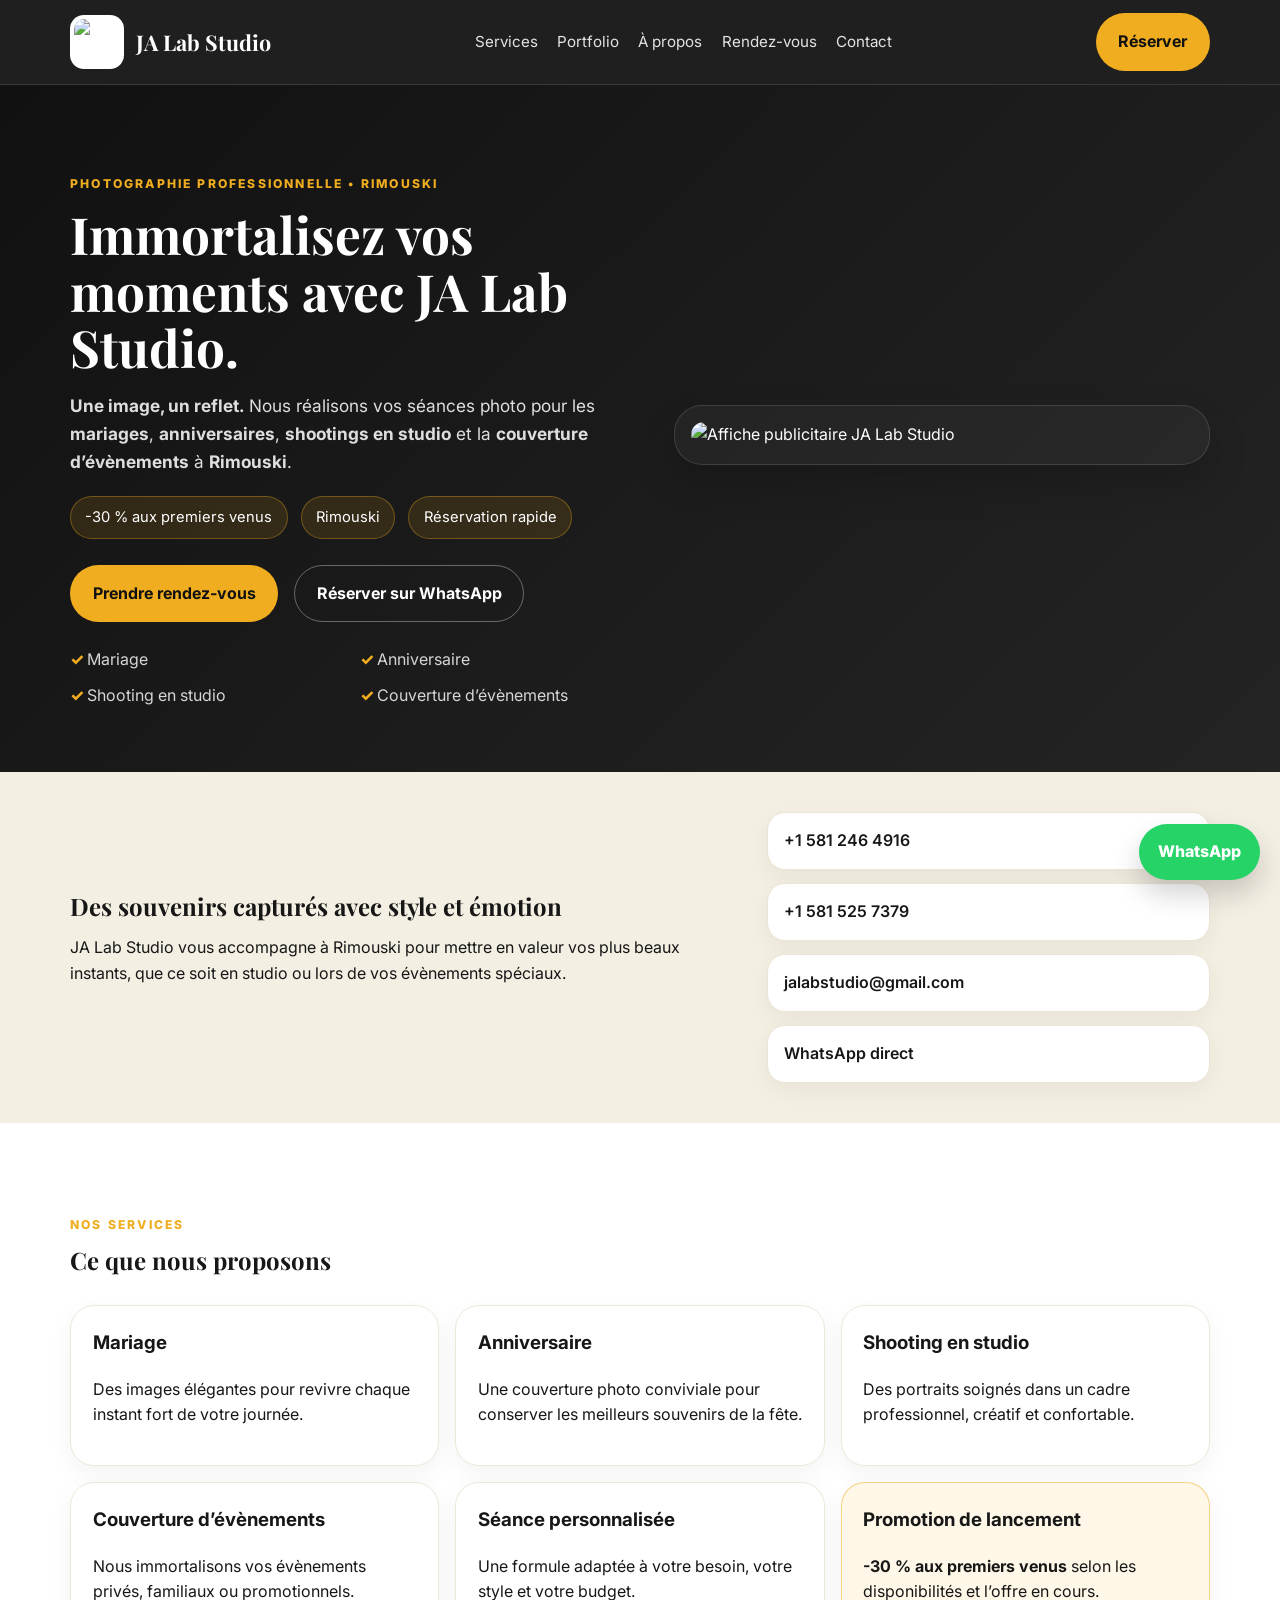
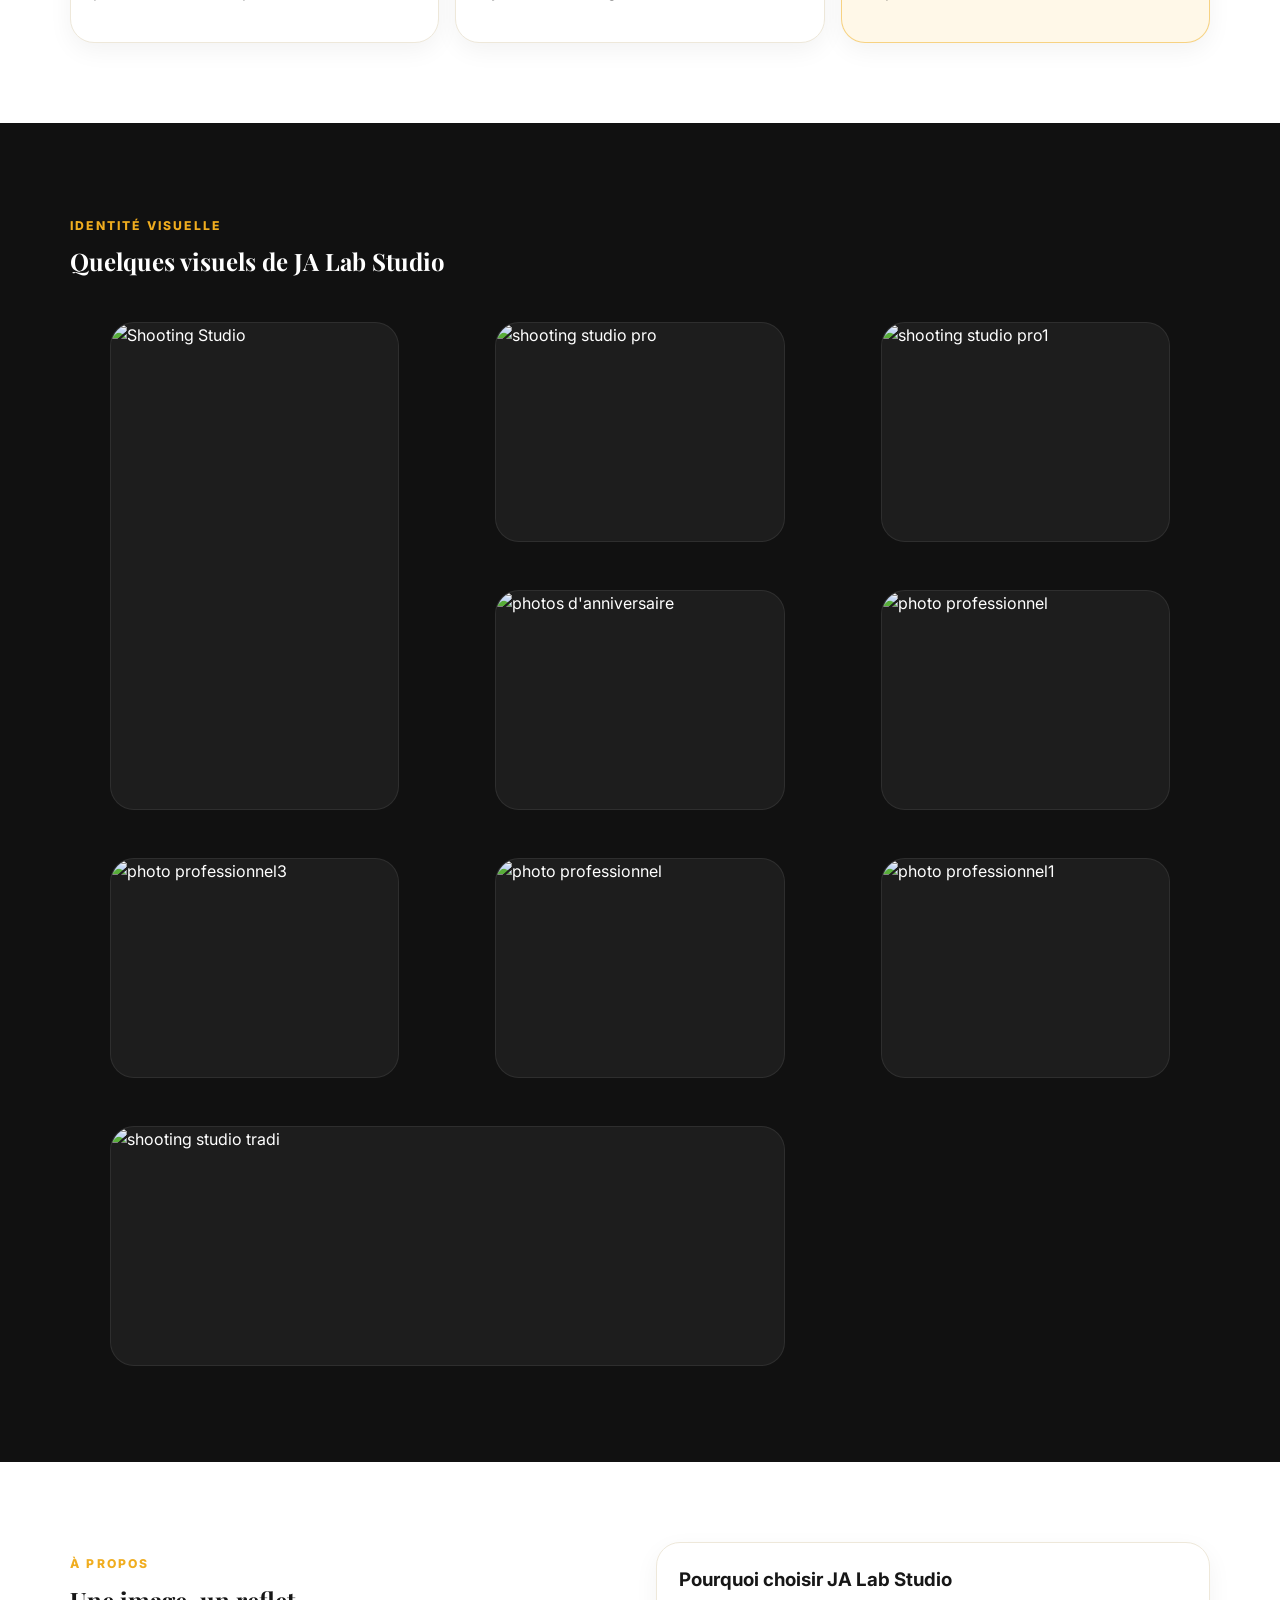
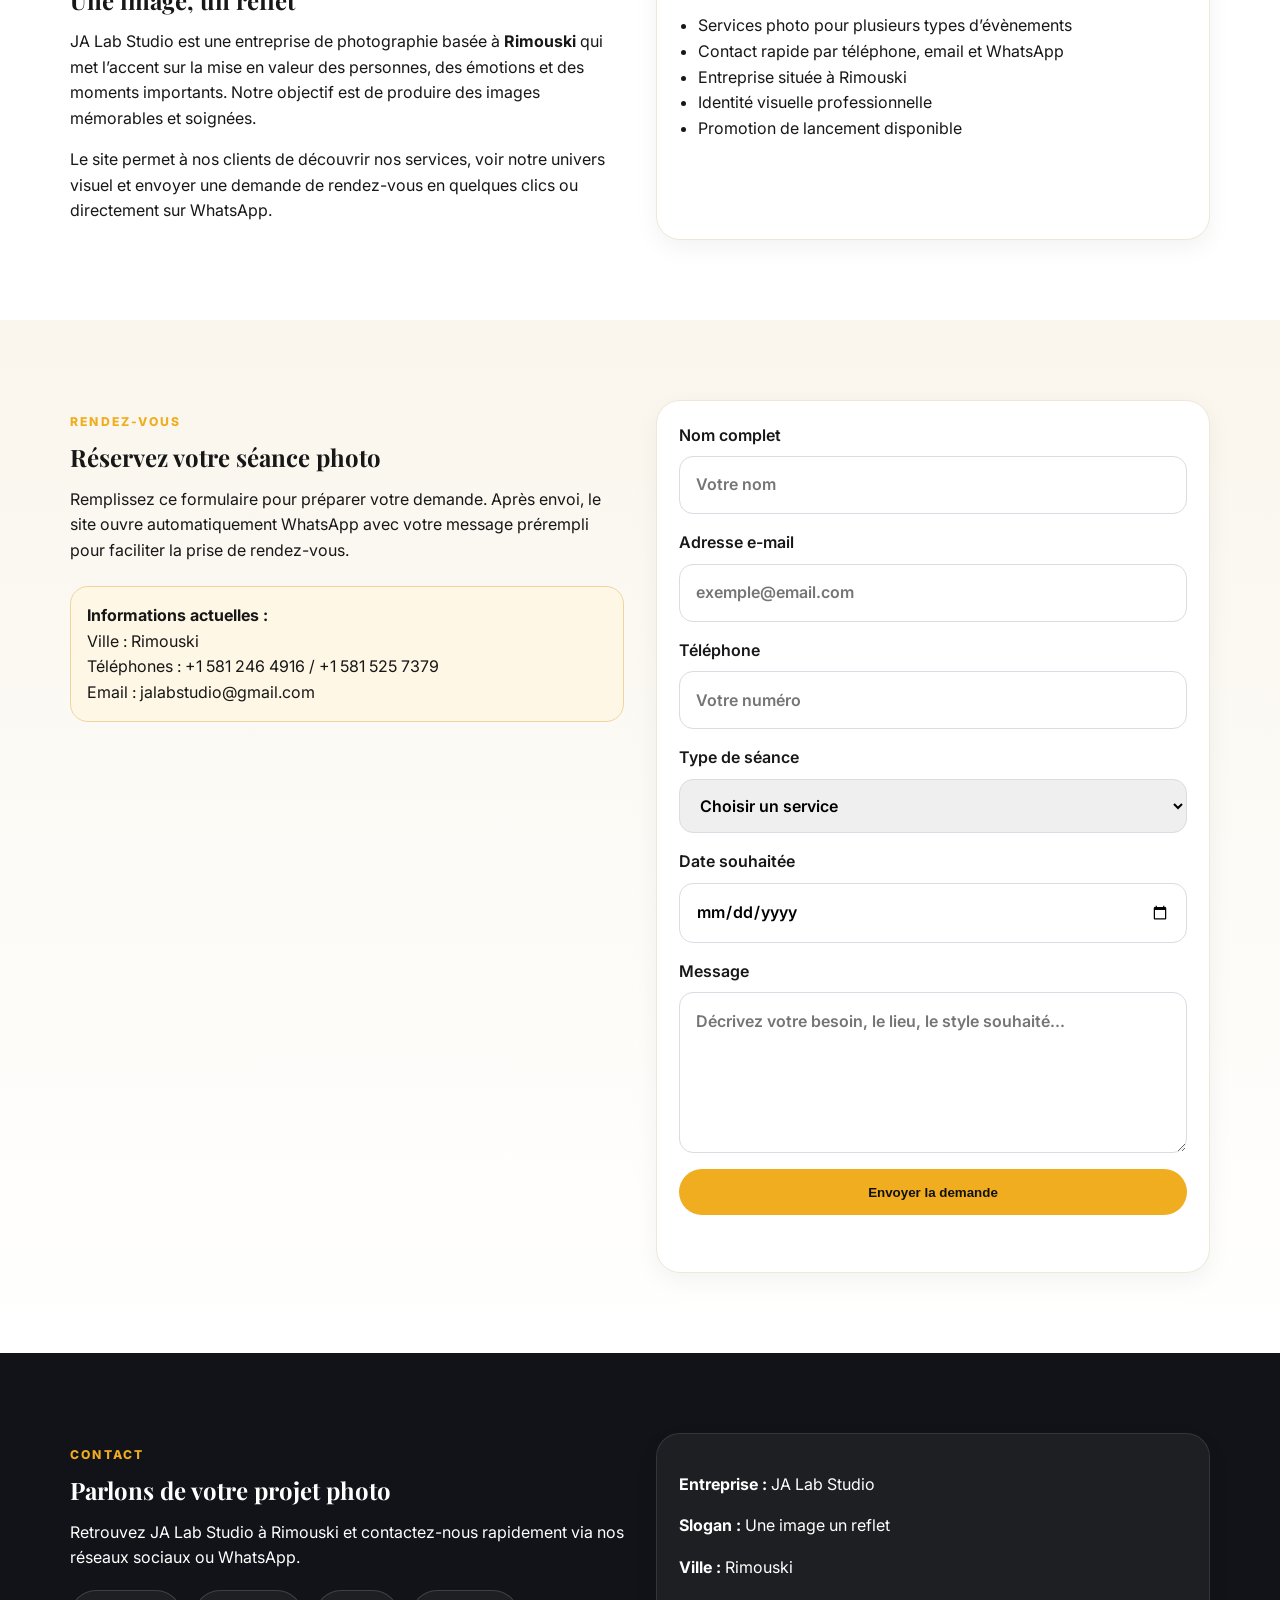
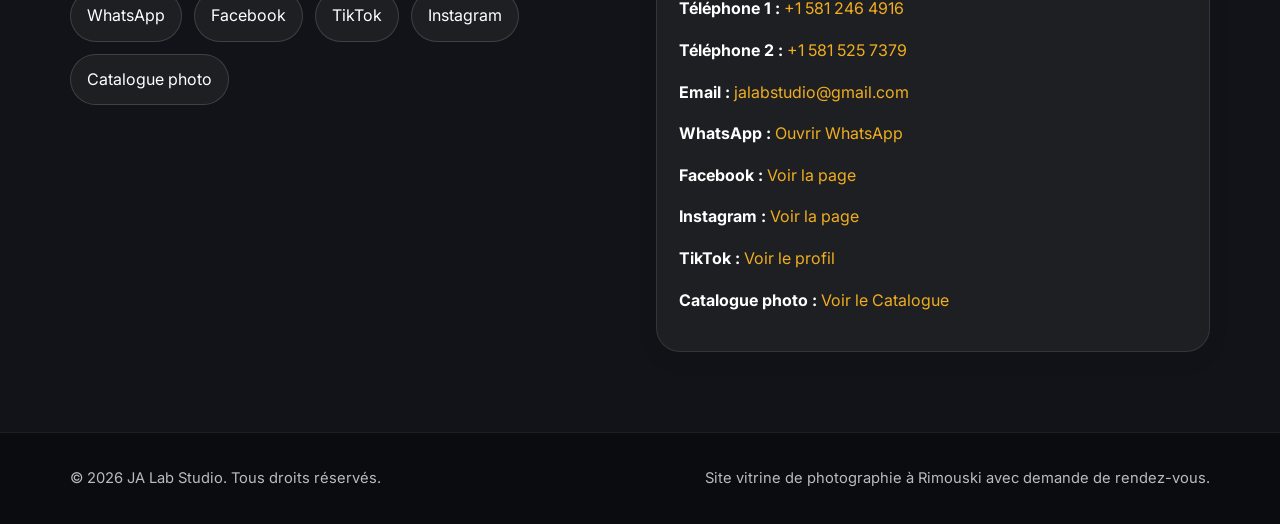
==== index.html @ ccf8055d "Add files via upload" ====
<!DOCTYPE html>
<html lang="fr">
<head>
  <meta charset="UTF-8" />
  <meta name="viewport" content="width=device-width, initial-scale=1.0" />
  <title>JA Lab Studio | Photographie à Rimouski</title>
  <meta name="description" content="JA Lab Studio à Rimouski - Mariage, anniversaire, shooting en studio et couverture d'événements. Réservez votre séance photo facilement." />
  <link rel="preconnect" href="https://fonts.googleapis.com">
  <link rel="preconnect" href="https://fonts.gstatic.com" crossorigin>
  <link href="https://fonts.googleapis.com/css2?family=Playfair+Display:wght@600;700&family=Inter:wght@400;500;600;700;800&display=swap" rel="stylesheet">
  <link rel="stylesheet" href="styles.css" />
</head>
<body>
  <header class="site-header">
    <div class="container nav-wrap">
      <a href="#accueil" class="brand">
        <img src="assets/logo-ja-lab-studio.png" alt="Logo JA Lab Studio" class="brand-logo">
        <span class="brand-text">JA Lab Studio</span>
      </a>
      <nav class="nav">
        <a href="#services">Services</a>
        <a href="#portfolio">Portfolio</a>
        <a href="#apropos">À propos</a>
        <a href="#reservation">Rendez-vous</a>
        <a href="#contact">Contact</a>
      </nav>
      <a href="#reservation" class="btn btn-primary nav-cta">Réserver</a>
    </div>
  </header>

  <main>
    <section id="accueil" class="hero">
      <div class="container hero-grid">
        <div class="hero-copy">
          <p class="eyebrow">Photographie professionnelle • Rimouski</p>
          <h1>Immortalisez vos moments avec JA Lab Studio.</h1>
          <p class="hero-text">
            <strong>Une image, un reflet.</strong> Nous réalisons vos séances photo pour les <strong>mariages</strong>,
            <strong>anniversaires</strong>, <strong>shootings en studio</strong> et la <strong>couverture d’évènements</strong> à <strong>Rimouski</strong>.
          </p>
          <div class="hero-badges">
            <span>-30 % aux premiers venus</span>
            <span>Rimouski</span>
            <span>Réservation rapide</span>
          </div>
          <div class="hero-actions">
            <a href="#reservation" class="btn btn-primary">Prendre rendez-vous</a>
            <a href="https://wa.me/message/3RZIZTAQAWMLC1" target="_blank" rel="noopener" class="btn btn-secondary">Réserver sur WhatsApp</a>
          </div>
          <ul class="hero-points">
            <li>Mariage</li>
            <li>Anniversaire</li>
            <li>Shooting en studio</li>
            <li>Couverture d’évènements</li>
          </ul>
        </div>

        <div class="hero-visual">
          <div class="hero-poster-card">
            <img src="assets/flyer.jpeg" alt="Affiche publicitaire JA Lab Studio" class="hero-poster">
          </div>
        </div>
      </div>
    </section>

    <section class="intro-strip">
      <div class="container intro-strip-grid">
        <div>
          <h2>Des souvenirs capturés avec style et émotion</h2>
          <p>
            JA Lab Studio vous accompagne à Rimouski pour mettre en valeur vos plus beaux instants,
            que ce soit en studio ou lors de vos évènements spéciaux.
          </p>
        </div>
        <div class="quick-contact">
          <a href="tel:+15812464916">+1 581 246 4916</a>
          <a href="tel:+15815257379">+1 581 525 7379</a>
          <a href="mailto:jalabstudio@gmail.com">jalabstudio@gmail.com</a>
          <a href="https://wa.me/message/3RZIZTAQAWMLC1" target="_blank" rel="noopener">WhatsApp direct</a>
        </div>
      </div>
    </section>

    <section id="services" class="section">
      <div class="container">
        <p class="eyebrow">Nos services</p>
        <h2>Ce que nous proposons</h2>
        <div class="services-grid">
          <article class="service-card">
            <h3>Mariage</h3>
            <p>Des images élégantes pour revivre chaque instant fort de votre journée.</p>
          </article>
          <article class="service-card">
            <h3>Anniversaire</h3>
            <p>Une couverture photo conviviale pour conserver les meilleurs souvenirs de la fête.</p>
          </article>
          <article class="service-card">
            <h3>Shooting en studio</h3>
            <p>Des portraits soignés dans un cadre professionnel, créatif et confortable.</p>
          </article>
          <article class="service-card">
            <h3>Couverture d’évènements</h3>
            <p>Nous immortalisons vos évènements privés, familiaux ou promotionnels.</p>
          </article>
          <article class="service-card">
            <h3>Séance personnalisée</h3>
            <p>Une formule adaptée à votre besoin, votre style et votre budget.</p>
          </article>
          <article class="service-card highlight">
            <h3>Promotion de lancement</h3>
            <p><strong>-30 % aux premiers venus</strong> selon les disponibilités et l’offre en cours.</p>
          </article>
        </div>
      </div>
    </section>

    <section id="portfolio" class="section section-dark">
      <div class="container">
        <p class="eyebrow">Identité visuelle</p>
        <h2>Quelques visuels de JA Lab Studio</h2>
        <p class="section-text">
        </p>
        <div class="gallery-grid real-gallery">
          <figure class="gallery-item tall"><img src="assets/IMG_5863.JPG.jpeg" alt="Shooting Studio "></figure>
          <figure class="gallery-item"><img src="assets/IMG_5501.JPG.jpeg" alt="shooting studio pro"></figure>
          <figure class="gallery-item"><img src="assets/IMG_6047.JPG.jpeg" alt="shooting studio pro1"></figure>
          <figure class="gallery-item"><img src="assets/IMG_6939.JPG.jpeg" alt="photos d'anniversaire"></figure>
          <figure class="gallery-item"><img src="assets/IMG_6611.JPG.jpeg" alt="photo professionnel"></figure>
          <figure class="gallery-item"><img src="assets/IMG_5684.JPG.jpeg" alt="photo professionnel3"></figure>
          <figure class="gallery-item"><img src="assets/IMG_567.jpeg" alt="photo professionnel"></figure>
          <figure class="gallery-item"><img src="assets/IMG_6938.JPG.jpeg" alt="photo professionnel1"></figure>
          <figure class="gallery-item wide"><img src="assets/IMG_6606.JPG.jpeg" alt="shooting studio tradi"></figure>
        </div>
      </div>
    </section>

    <section id="apropos" class="section">
      <div class="container about-grid">
        <div>
          <p class="eyebrow">À propos</p>
          <h2>Une image, un reflet</h2>
          <p>
            JA Lab Studio est une entreprise de photographie basée à <strong>Rimouski</strong> qui met l’accent sur la mise en valeur des personnes,
            des émotions et des moments importants. Notre objectif est de produire des images mémorables et soignées.
          </p>
          <p>
            Le site permet à nos clients de découvrir nos services, voir notre univers visuel et envoyer une demande
            de rendez-vous en quelques clics ou directement sur WhatsApp.
          </p>
        </div>
        <div class="about-box">
          <h3>Pourquoi choisir JA Lab Studio</h3>
          <ul>
            <li>Services photo pour plusieurs types d’évènements</li>
            <li>Contact rapide par téléphone, email et WhatsApp</li>
            <li>Entreprise située à Rimouski</li>
            <li>Identité visuelle professionnelle</li>
            <li>Promotion de lancement disponible</li>
          </ul>
        </div>
      </div>
    </section>

    <section id="reservation" class="section booking">
      <div class="container booking-grid">
        <div>
          <p class="eyebrow">Rendez-vous</p>
          <h2>Réservez votre séance photo</h2>
          <p>
            Remplissez ce formulaire pour préparer votre demande. Après envoi, le site ouvre automatiquement WhatsApp
            avec votre message prérempli pour faciliter la prise de rendez-vous.
          </p>
          <div class="booking-note">
            <strong>Informations actuelles :</strong><br>
            Ville : Rimouski<br>
            Téléphones : +1 581 246 4916 / +1 581 525 7379<br>
            Email : jalabstudio@gmail.com
          </div>
        </div>

        <form class="booking-form" id="bookingForm">
          <label>
            Nom complet
            <input type="text" name="nom" placeholder="Votre nom" required />
          </label>
          <label>
            Adresse e-mail
            <input type="email" name="email" placeholder="exemple@email.com" required />
          </label>
          <label>
            Téléphone
            <input type="tel" name="telephone" placeholder="Votre numéro" required />
          </label>
          <label>
            Type de séance
            <select name="service" required>
              <option value="">Choisir un service</option>
              <option>Mariage</option>
              <option>Anniversaire</option>
              <option>Shooting en studio</option>
              <option>Couverture d’évènements</option>
              <option>Séance personnalisée</option>
            </select>
          </label>
          <label>
            Date souhaitée
            <input type="date" name="date" required />
          </label>
          <label>
            Message
            <textarea name="message" rows="5" placeholder="Décrivez votre besoin, le lieu, le style souhaité..."></textarea>
          </label>
          <button type="submit" class="btn btn-primary btn-full">Envoyer la demande</button>
          <p id="formMessage" class="form-message"></p>
        </form>
      </div>
    </section>

    <section id="contact" class="section contact">
      <div class="container contact-grid">
        <div>
          <p class="eyebrow">Contact</p>
          <h2>Parlons de votre projet photo</h2>
          <p>
            Retrouvez JA Lab Studio à Rimouski et contactez-nous rapidement via nos réseaux sociaux ou WhatsApp.
          </p>
          <div class="social-links">
            <a href="https://wa.me/message/3RZIZTAQAWMLC1" target="_blank" rel="noopener">WhatsApp</a>
            <a href="https://www.facebook.com/share/1DHdBiXSp3/?mibextid=wwXIfr" target="_blank" rel="noopener">Facebook</a>
            <a href="https://www.tiktok.com/@ja.lab.studios?_r=1&_t=ZS-95EiKTUjfdd" target="_blank" rel="noopener">TikTok</a>
            <a href="https://www.instagram.com/ja_lab_studio?igsh=MWtpMGplNHZyZHNmeQ%3D%3D&utm_source=qr" target="_blank" rel="noopener">Instagram</a>
            <a href="https://wa.me/c/14188960818" target="_blank" rel="noopener">Catalogue photo</a>

          </div>
        </div>
        <div class="contact-card">
          <p><strong>Entreprise :</strong> JA Lab Studio</p>
          <p><strong>Slogan :</strong> Une image un reflet</p>
          <p><strong>Ville :</strong> Rimouski</p>
          <p><strong>Téléphone 1 :</strong> <a href="tel:+15812464916">+1 581 246 4916</a></p>
          <p><strong>Téléphone 2 :</strong> <a href="tel:+15815257379">+1 581 525 7379</a></p>
          <p><strong>Email :</strong> <a href="mailto:jalabstudio@gmail.com">jalabstudio@gmail.com</a></p>
          <p><strong>WhatsApp :</strong> <a href="https://wa.me/message/3RZIZTAQAWMLC1" target="_blank" rel="noopener">Ouvrir WhatsApp</a></p>
          <p><strong>Facebook :</strong> <a href="https://www.facebook.com/share/1DHdBiXSp3/?mibextid=wwXIfr" target="_blank" rel="noopener">Voir la page</a></p>
          <p><strong>Instagram :</strong> <a href="https://www.instagram.com/ja_lab_studio?igsh=MWtpMGplNHZyZHNmeQ%3D%3D&utm_source=qr" target="_blank" rel="noopener">Voir la page</a></p>
          <p><strong>TikTok :</strong> <a href="https://www.tiktok.com/@ja.lab.studios?_r=1&_t=ZS-95EiKTUjfdd" target="_blank" rel="noopener">Voir le profil</a></p>
          <p><strong>Catalogue photo :</strong> <a href="https://wa.me/c/14188960818" target="_blank" rel="noopener">Voir le Catalogue</a></p>
        </div>
      </div>
    </section>
  </main>

  <a href="https://wa.me/message/3RZIZTAQAWMLC1" class="whatsapp-float" target="_blank" rel="noopener" aria-label="Contacter JA Lab Studio sur WhatsApp">
    WhatsApp
  </a>

  <footer class="site-footer">
    <div class="container footer-wrap">
      <p>© <span id="year"></span> JA Lab Studio. Tous droits réservés.</p>
      <p>Site vitrine de photographie à Rimouski avec demande de rendez-vous.</p>
    </div>
  </footer>

  <script src="script.js"></script>
</body>
</html>
---- styles.css ----
:root {
  --bg: #111111;
  --surface: #191919;
  --card: #ffffff;
  --text: #171717;
  --muted: #5e5e5e;
  --line: rgba(255,255,255,0.12);
  --accent: #f0ad1f;
  --accent-dark: #d69210;
  --cream: #f4efe3;
  --red: #d7261b;
  --blue: #2446db;
  --shadow: 0 18px 40px rgba(0,0,0,0.16);
}

* { box-sizing: border-box; }
html { scroll-behavior: smooth; }
body {
  margin: 0;
  font-family: 'Inter', sans-serif;
  color: var(--text);
  background: #fff;
  line-height: 1.6;
}
img { max-width: 100%; display: block; }
a { color: inherit; text-decoration: none; }
.container {
  width: min(1140px, calc(100% - 2rem));
  margin: 0 auto;
}
.site-header {
  position: sticky;
  top: 0;
  z-index: 50;
  background: rgba(17,17,17,0.94);
  backdrop-filter: blur(10px);
  border-bottom: 1px solid var(--line);
}
.nav-wrap {
  display: flex;
  align-items: center;
  justify-content: space-between;
  gap: 1rem;
  min-height: 84px;
}
.brand {
  display: flex;
  align-items: center;
  gap: 0.75rem;
  color: #fff;
}
.brand-logo {
  width: 54px;
  height: 54px;
  object-fit: contain;
  background: #fff;
  border-radius: 14px;
  padding: 0.25rem;
}
.brand-text {
  font-family: 'Playfair Display', serif;
  font-size: 1.35rem;
  font-weight: 700;
}
.nav {
  display: flex;
  gap: 1.2rem;
  color: rgba(255,255,255,0.88);
  font-size: 0.95rem;
}
.nav a:hover, .brand:hover { color: var(--accent); }
.btn {
  display: inline-flex;
  align-items: center;
  justify-content: center;
  border-radius: 999px;
  padding: 0.92rem 1.35rem;
  font-weight: 700;
  transition: 0.2s ease;
  border: 1px solid transparent;
}
.btn-primary {
  background: var(--accent);
  color: #111;
}
.btn-primary:hover { background: var(--accent-dark); transform: translateY(-1px); }
.btn-secondary {
  border-color: rgba(255,255,255,0.34);
  color: #fff;
}
.btn-secondary:hover { border-color: var(--accent); color: var(--accent); }
.nav-cta { white-space: nowrap; }

.hero {
  background: linear-gradient(135deg, #111111 0%, #1c1c1c 55%, #242424 100%);
  color: #fff;
  padding: 4.8rem 0 4rem;
}
.hero-grid {
  display: grid;
  grid-template-columns: 1fr 0.95fr;
  gap: 2.5rem;
  align-items: center;
}
.eyebrow {
  text-transform: uppercase;
  letter-spacing: 0.18em;
  font-size: 0.76rem;
  color: var(--accent);
  font-weight: 800;
  margin-bottom: 0.8rem;
}
.hero h1, .section h2, .intro-strip h2 {
  font-family: 'Playfair Display', serif;
  line-height: 1.1;
  margin: 0 0 1rem;
}
.hero h1 { font-size: clamp(2.5rem, 4vw, 4.6rem); }
.hero-text {
  font-size: 1.08rem;
  color: rgba(255,255,255,0.86);
  max-width: 680px;
}
.hero-badges {
  display: flex;
  flex-wrap: wrap;
  gap: 0.8rem;
  margin: 1.3rem 0 1rem;
}
.hero-badges span {
  border: 1px solid rgba(240,173,31,0.34);
  background: rgba(240,173,31,0.12);
  color: #fff;
  padding: 0.55rem 0.9rem;
  border-radius: 999px;
  font-size: 0.92rem;
}
.hero-actions {
  display: flex;
  flex-wrap: wrap;
  gap: 1rem;
  margin: 1.6rem 0;
}
.hero-points {
  list-style: none;
  padding: 0;
  margin: 0;
  color: rgba(255,255,255,0.82);
  display: grid;
  grid-template-columns: repeat(2, minmax(0, 1fr));
  gap: 0.6rem 1rem;
}
.hero-points li::before {
  content: "✓ ";
  color: var(--accent);
  font-weight: 800;
}
.hero-poster-card {
  background: rgba(255,255,255,0.04);
  border: 1px solid var(--line);
  border-radius: 28px;
  padding: 1rem;
  box-shadow: var(--shadow);
}
.hero-poster {
  width: 100%;
  border-radius: 20px;
  object-fit: cover;
}

.intro-strip {
  background: var(--cream);
  padding: 2.5rem 0;
}
.intro-strip-grid {
  display: grid;
  grid-template-columns: 1.2fr 0.8fr;
  gap: 2rem;
  align-items: center;
}
.quick-contact {
  display: grid;
  gap: 0.8rem;
}
.quick-contact a {
  background: #fff;
  border: 1px solid #ece4d4;
  border-radius: 18px;
  padding: 0.95rem 1rem;
  font-weight: 600;
  box-shadow: 0 8px 24px rgba(0,0,0,0.05);
}
.quick-contact a:hover { border-color: var(--accent); }

.section { padding: 5rem 0; }
.section-dark {
  background: var(--bg);
  color: #fff;
}
.section-dark .section-text { color: rgba(255,255,255,0.76); }
.services-grid,
.gallery-grid,
.about-grid,
.booking-grid,
.contact-grid {
  display: grid;
  gap: 1rem;
}
.services-grid { grid-template-columns: repeat(3, 1fr); margin-top: 2rem; }
.gallery-grid { grid-template-columns: repeat(3, 1fr); margin-top: 2rem; }
.about-grid, .booking-grid, .contact-grid { grid-template-columns: 1fr 1fr; gap: 2rem; }
.card, .service-card, .about-box, .contact-card, .booking-form {
  background: #fff;
  border: 1px solid #eee8da;
  border-radius: 24px;
  padding: 1.35rem;
  box-shadow: 0 8px 24px rgba(0,0,0,0.05);
}
.service-card h3, .about-box h3 { margin-top: 0; }
.service-card.highlight {
  border-color: rgba(240,173,31,0.5);
  background: #fff8e8;
}
.real-gallery .gallery-item {
  background: rgba(255,255,255,0.05);
  border: 1px solid rgba(255,255,255,0.08);
  border-radius: 24px;
  overflow: hidden;
  min-height: 220px;
}
.real-gallery .gallery-item img {
  width: 100%;
  height: 100%;
  object-fit: cover;
}
.gallery-item.tall { grid-row: span 2; min-height: 460px; }
.gallery-item.wide { grid-column: span 2; min-height: 240px; }
.about-box ul {
  margin: 1rem 0 0;
  padding-left: 1.2rem;
}
.booking {
  background: linear-gradient(180deg, #faf6ed 0%, #ffffff 100%);
}
.booking-note {
  background: #fff7e5;
  border: 1px solid #efd59d;
  border-radius: 18px;
  padding: 1rem;
  margin-top: 1.4rem;
}
.booking-form {
  display: grid;
  gap: 1rem;
}
.booking-form label {
  display: grid;
  gap: 0.5rem;
  font-weight: 600;
}
.booking-form input,
.booking-form select,
.booking-form textarea {
  width: 100%;
  border: 1px solid #d9dce3;
  border-radius: 14px;
  padding: 0.95rem 1rem;
  font: inherit;
}
.booking-form input:focus,
.booking-form select:focus,
.booking-form textarea:focus {
  outline: none;
  border-color: var(--accent);
  box-shadow: 0 0 0 3px rgba(240,173,31,0.18);
}
.btn-full { width: 100%; }
.form-message {
  min-height: 1.2rem;
  margin: 0;
  color: #2c6b2f;
  font-weight: 600;
}
.contact {
  background: #121318;
  color: #fff;
}
.contact-card {
  background: rgba(255,255,255,0.05);
  border-color: rgba(255,255,255,0.1);
}
.contact-card a { color: var(--accent); }
.social-links {
  display: flex;
  flex-wrap: wrap;
  gap: 0.75rem;
  margin-top: 1.2rem;
}
.social-links a {
  border: 1px solid rgba(255,255,255,0.15);
  padding: 0.75rem 1rem;
  border-radius: 999px;
  background: rgba(255,255,255,0.05);
}
.social-links a:hover { border-color: var(--accent); color: var(--accent); }
.disabled-link {
  opacity: 0.55;
  pointer-events: none;
}
.whatsapp-float {
  position: fixed;
  right: 20px;
  bottom: 20px;
  z-index: 60;
  background: #25d366;
  color: #fff;
  padding: 0.95rem 1.2rem;
  border-radius: 999px;
  font-weight: 800;
  box-shadow: 0 14px 28px rgba(0,0,0,0.18);
}
.whatsapp-float:hover {
  transform: translateY(-1px);
}
.site-footer {
  background: #0b0c10;
  color: rgba(255,255,255,0.72);
  border-top: 1px solid rgba(255,255,255,0.08);
}
.footer-wrap {
  display: flex;
  justify-content: space-between;
  gap: 1rem;
  padding: 1.2rem 0;
  font-size: 0.92rem;
}

@media (max-width: 980px) {
  .nav { display: none; }
  .hero-grid,
  .intro-strip-grid,
  .about-grid,
  .booking-grid,
  .contact-grid,
  .services-grid,
  .gallery-grid {
    grid-template-columns: 1fr;
  }
  .hero-points { grid-template-columns: 1fr; }
  .gallery-item.tall,
  .gallery-item.wide { grid-row: span 1; grid-column: span 1; min-height: 220px; }
}

@media (max-width: 680px) {
  .hero { padding-top: 4rem; }
  .footer-wrap,
  .hero-actions { flex-direction: column; }
  .nav-cta { display: none; }
  .container { width: min(1140px, calc(100% - 1.2rem)); }
  .brand-text { display: none; }
  .whatsapp-float {
    right: 14px;
    bottom: 14px;
  }
}
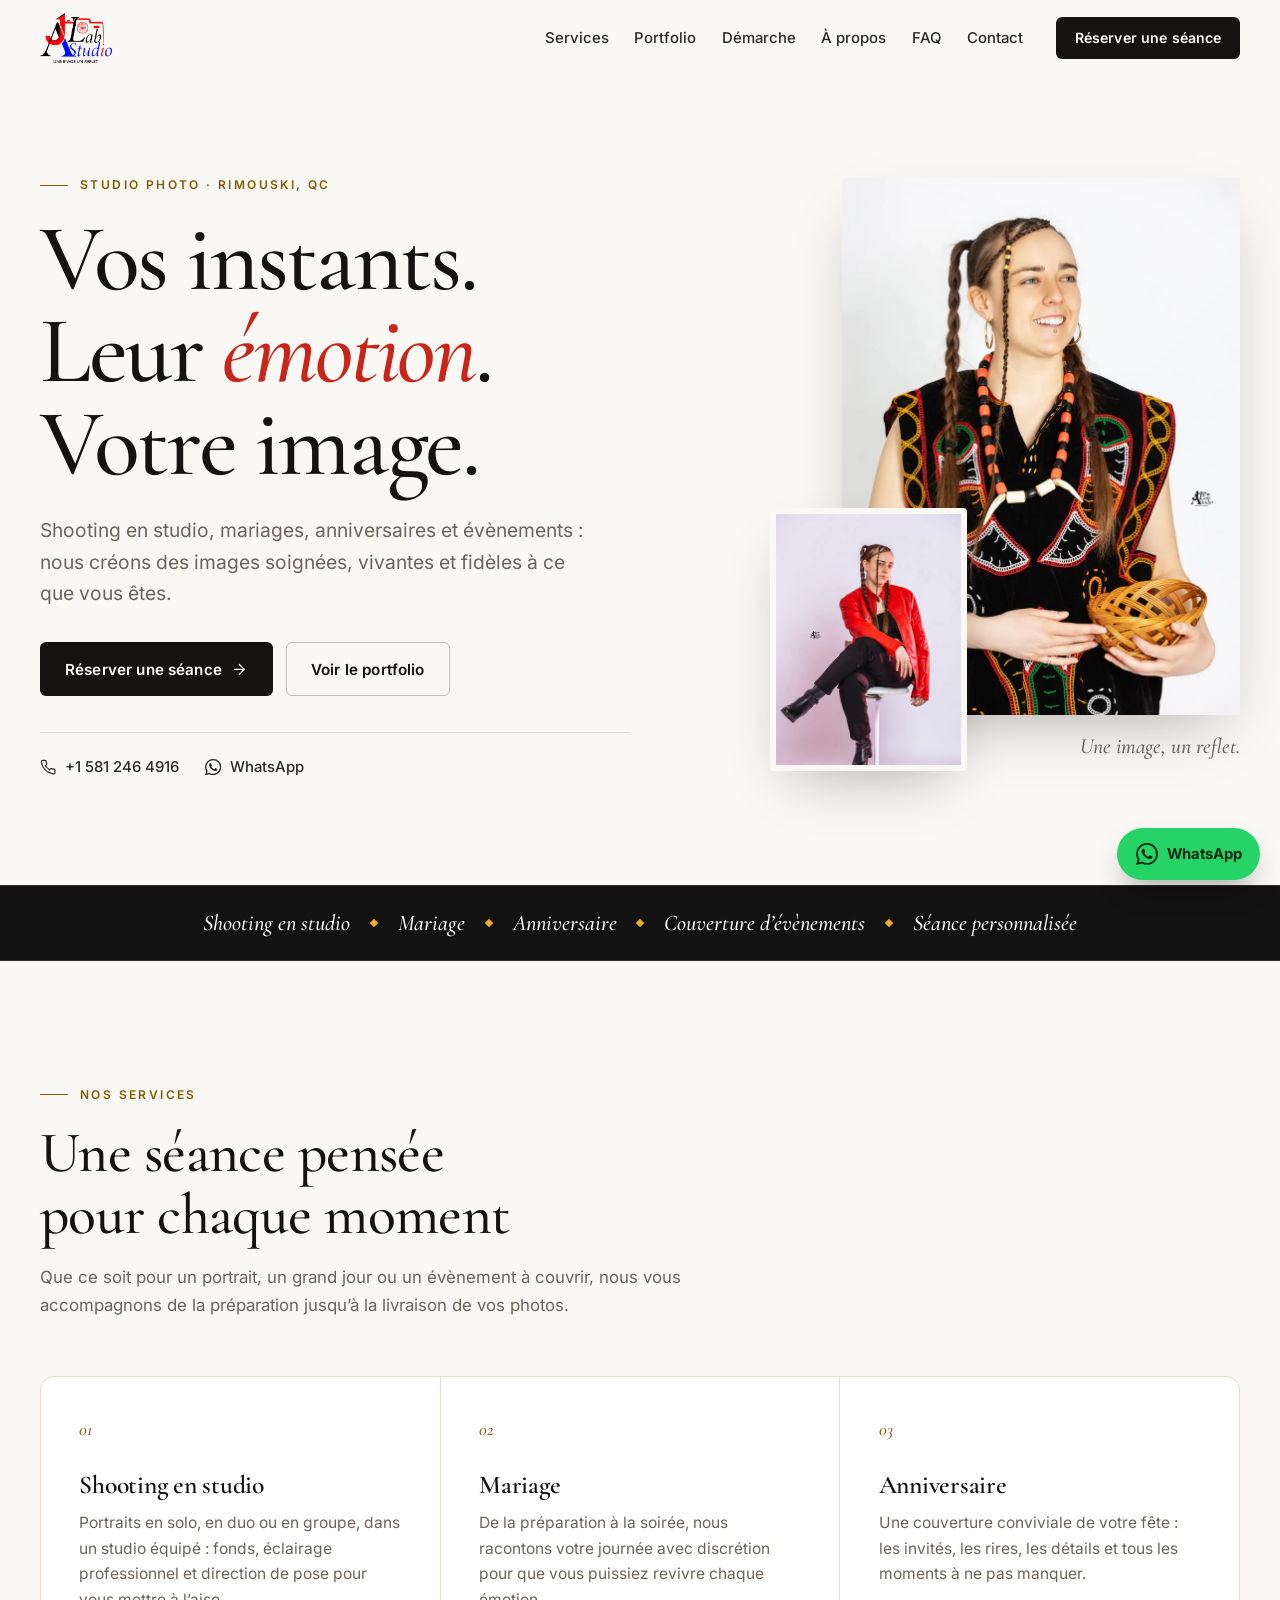
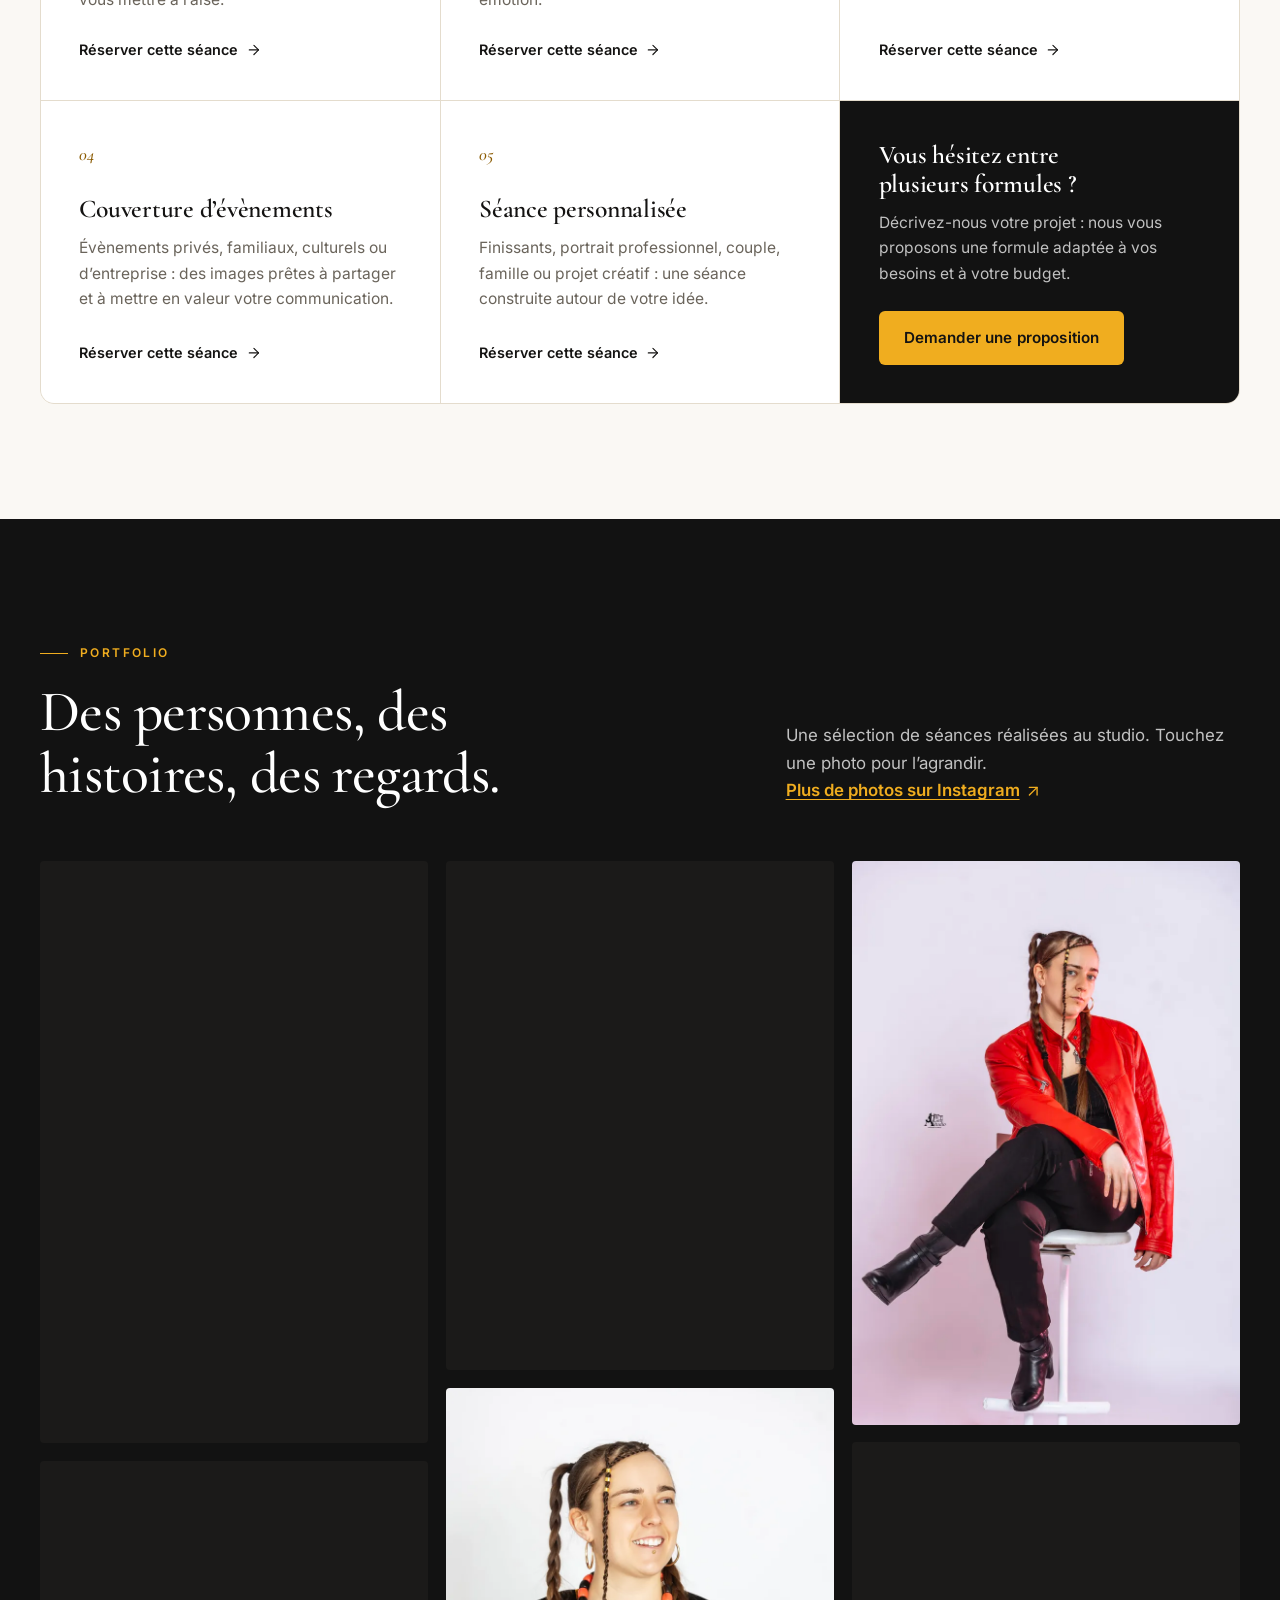
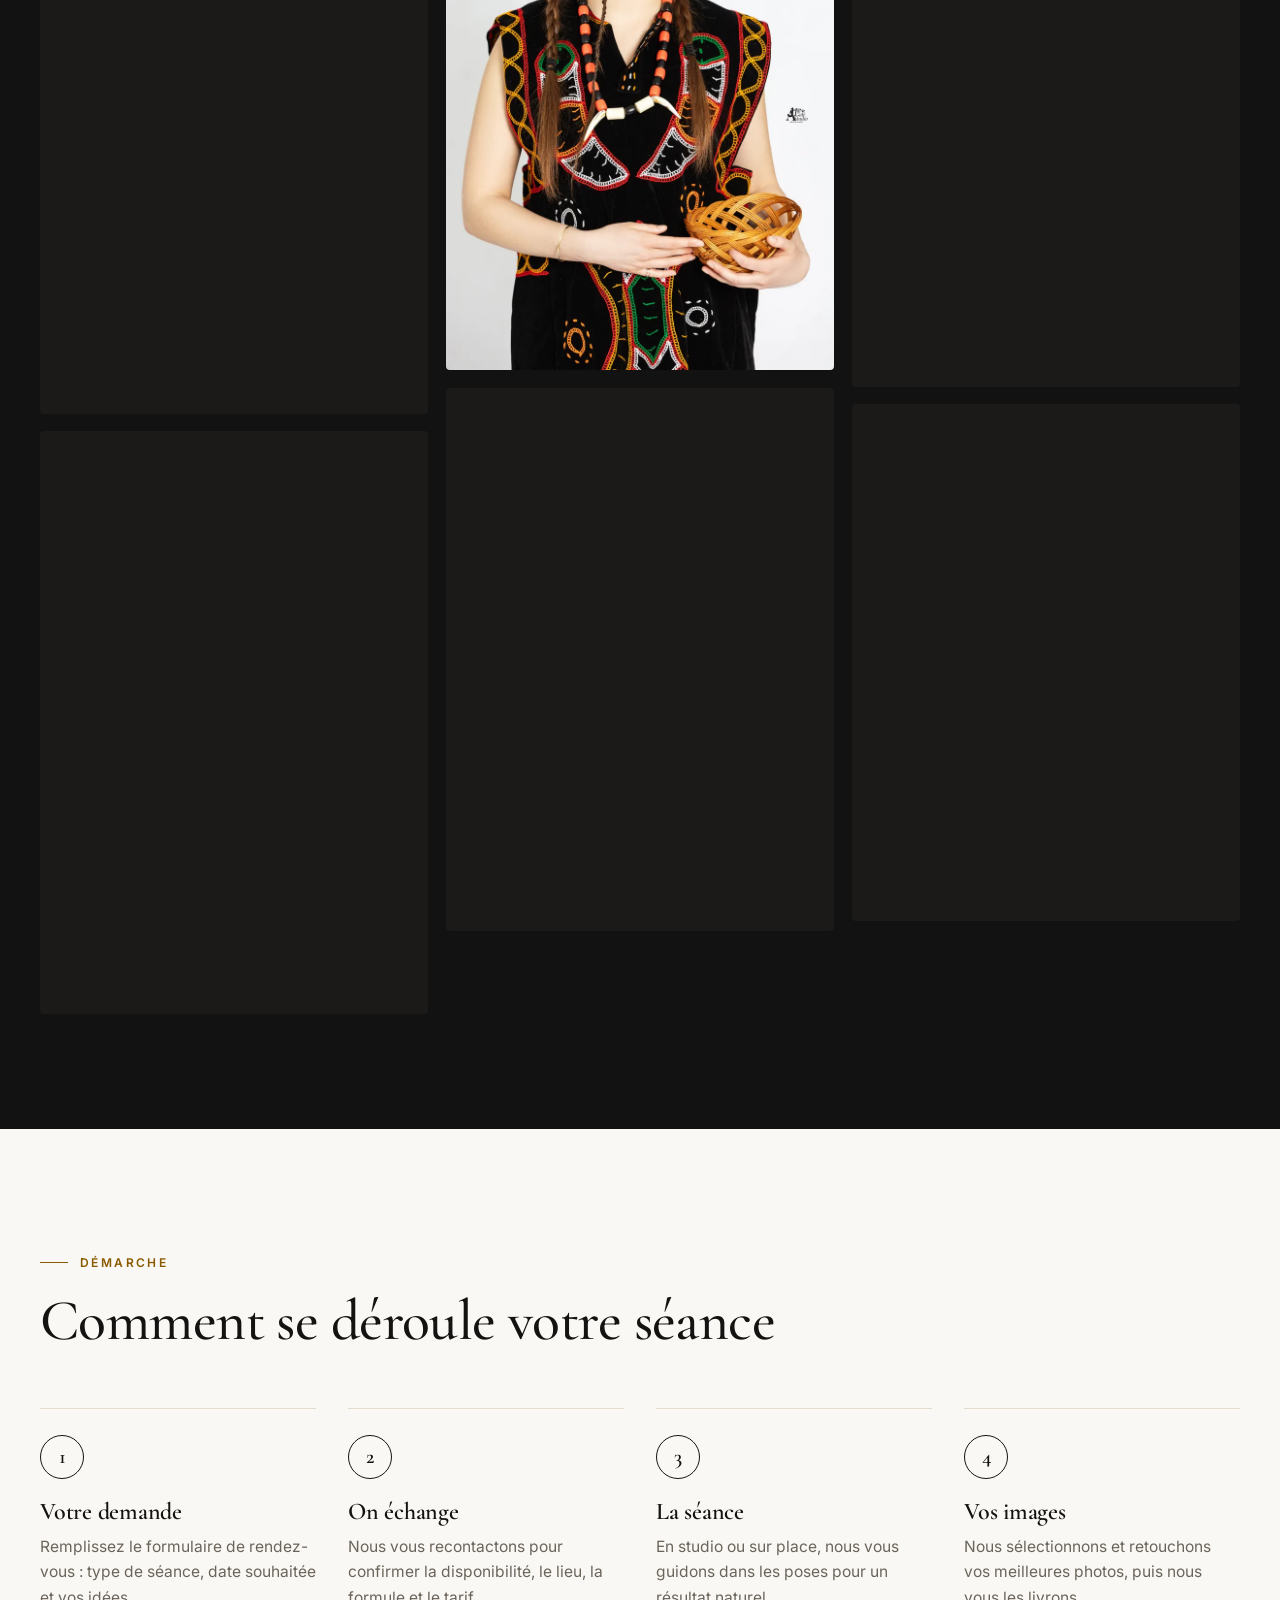
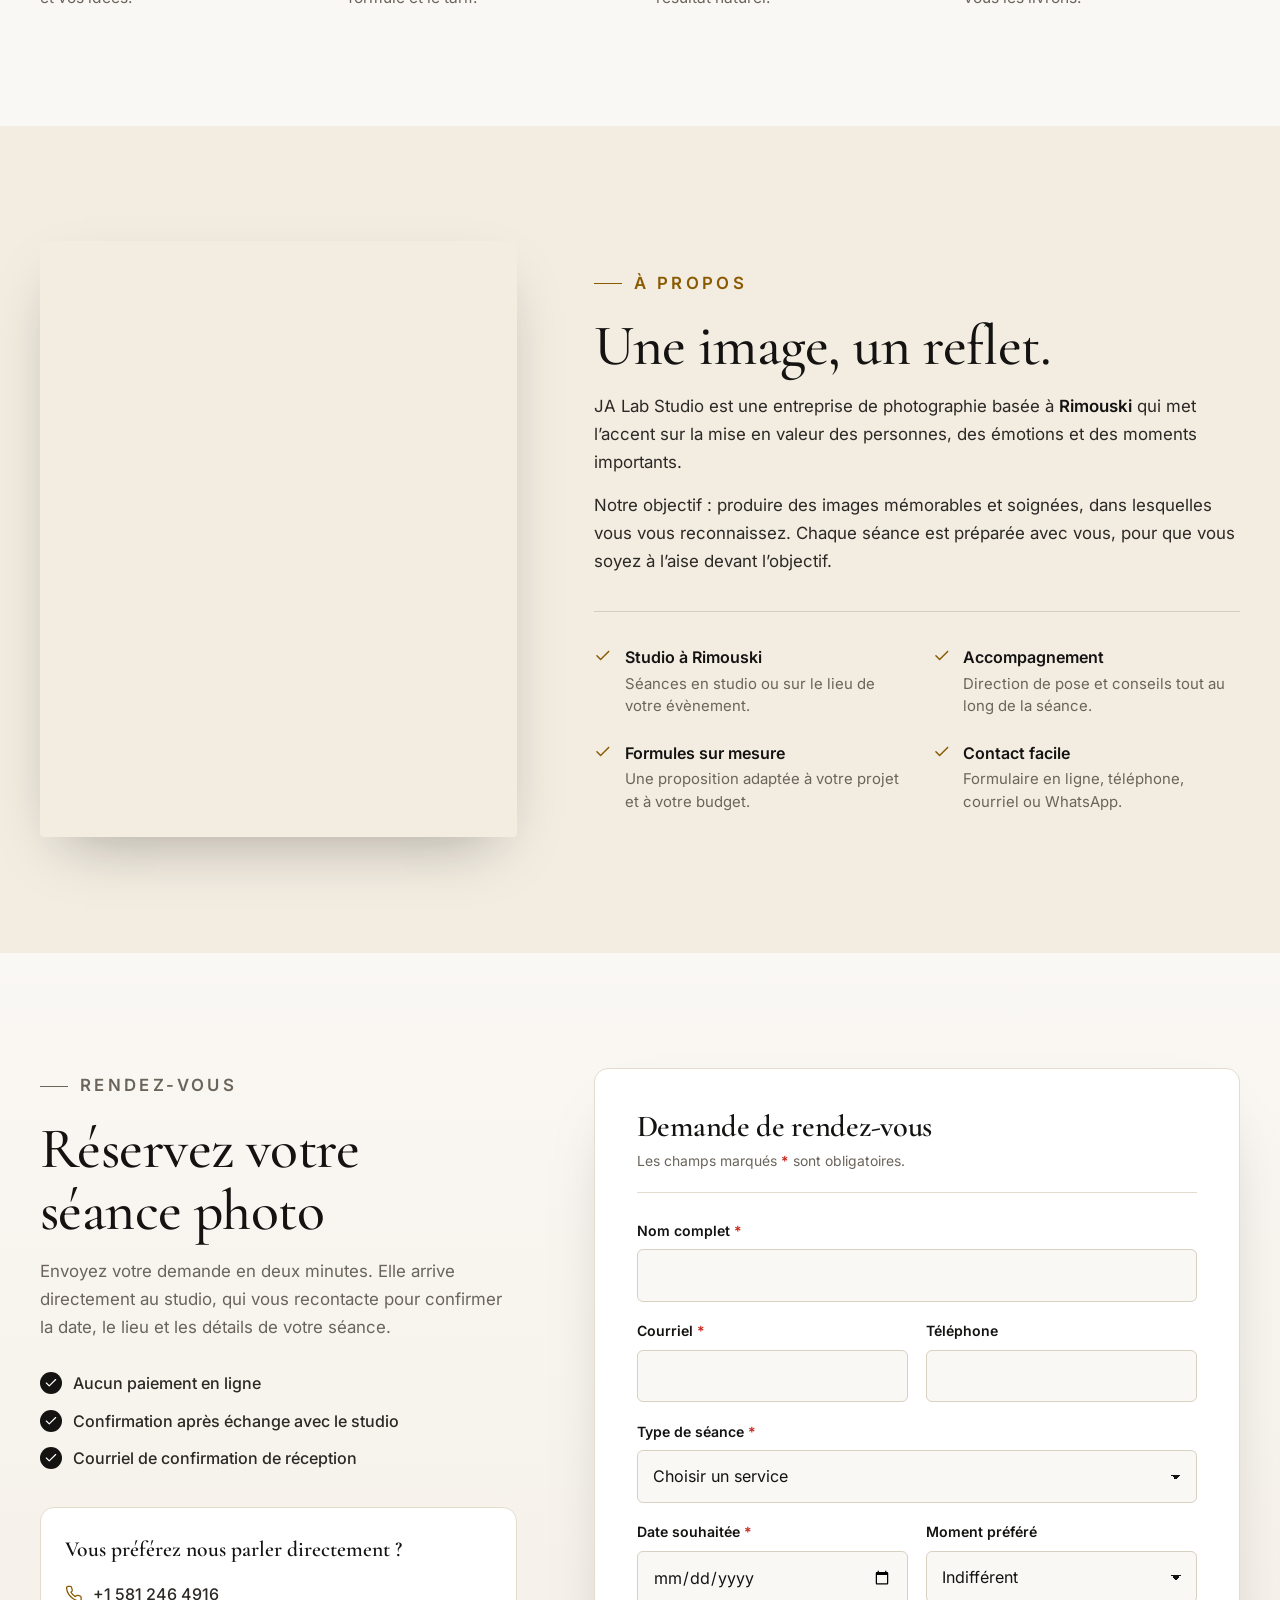
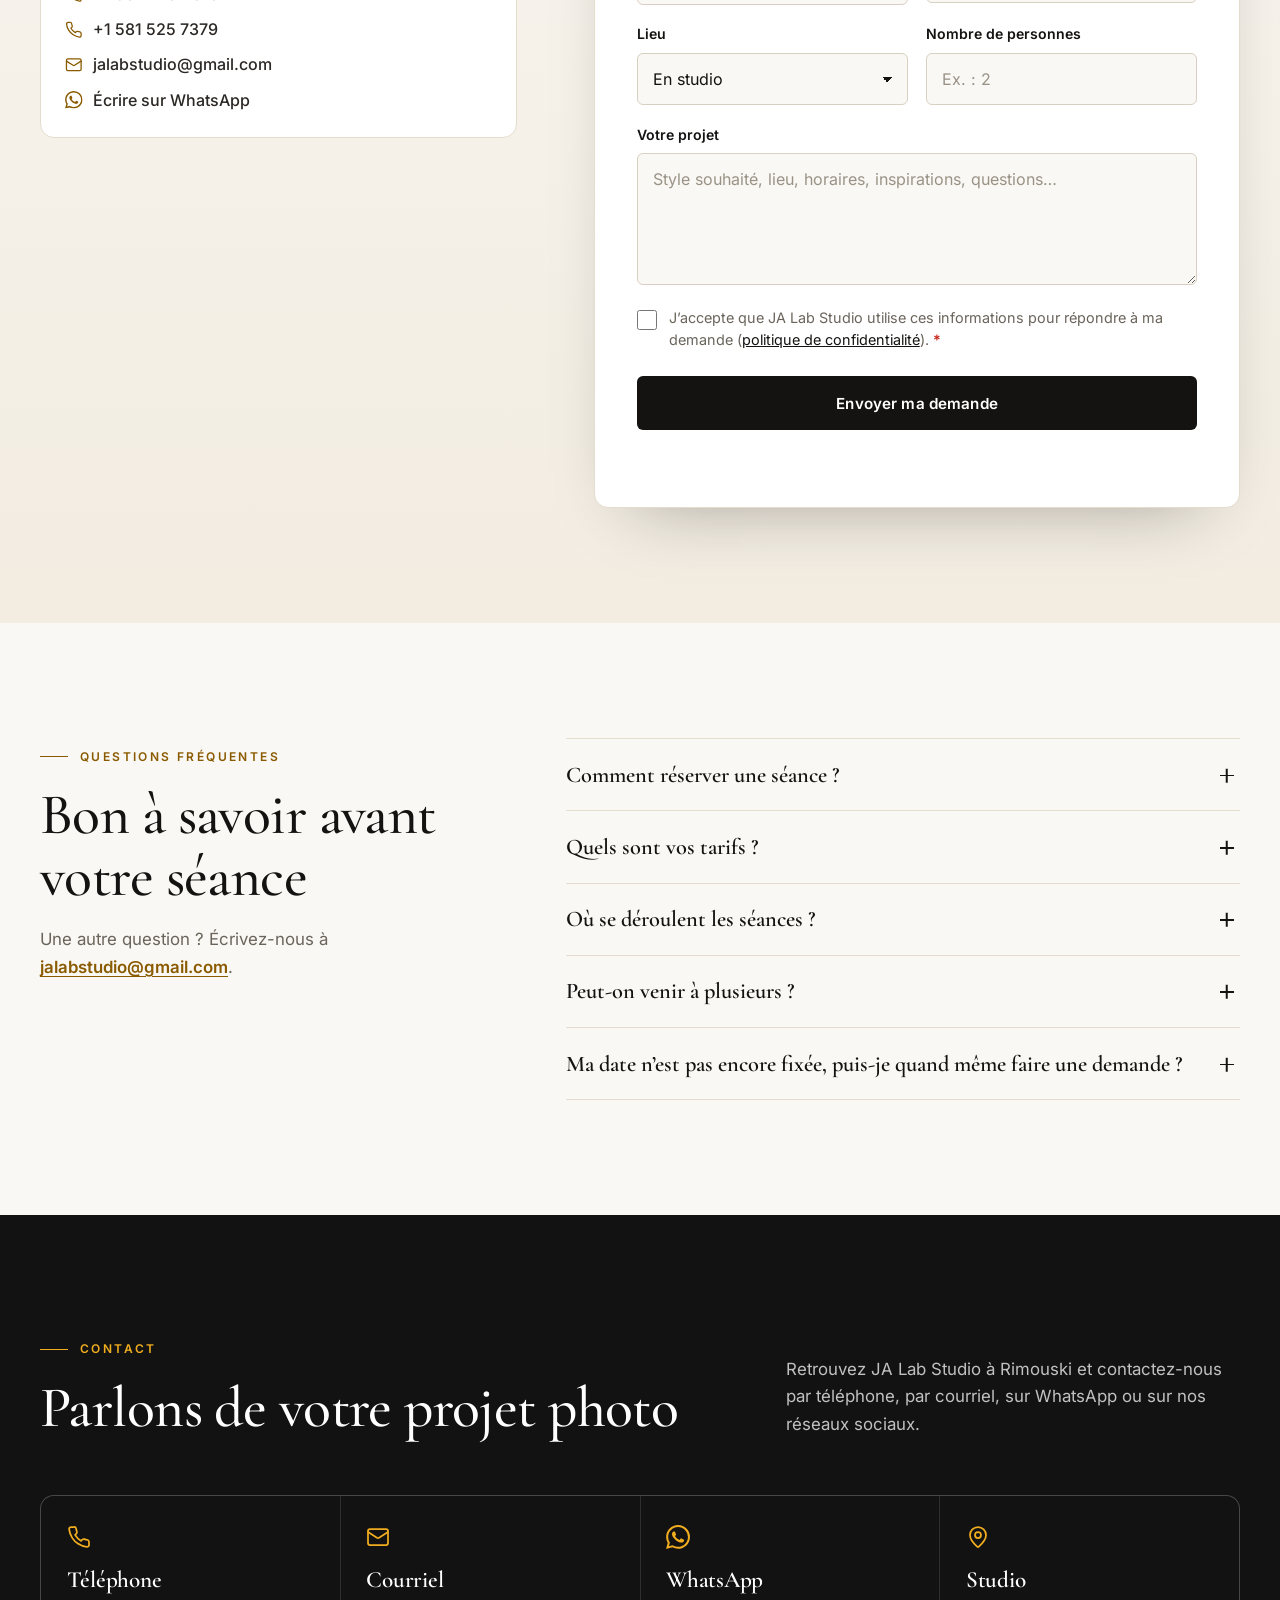
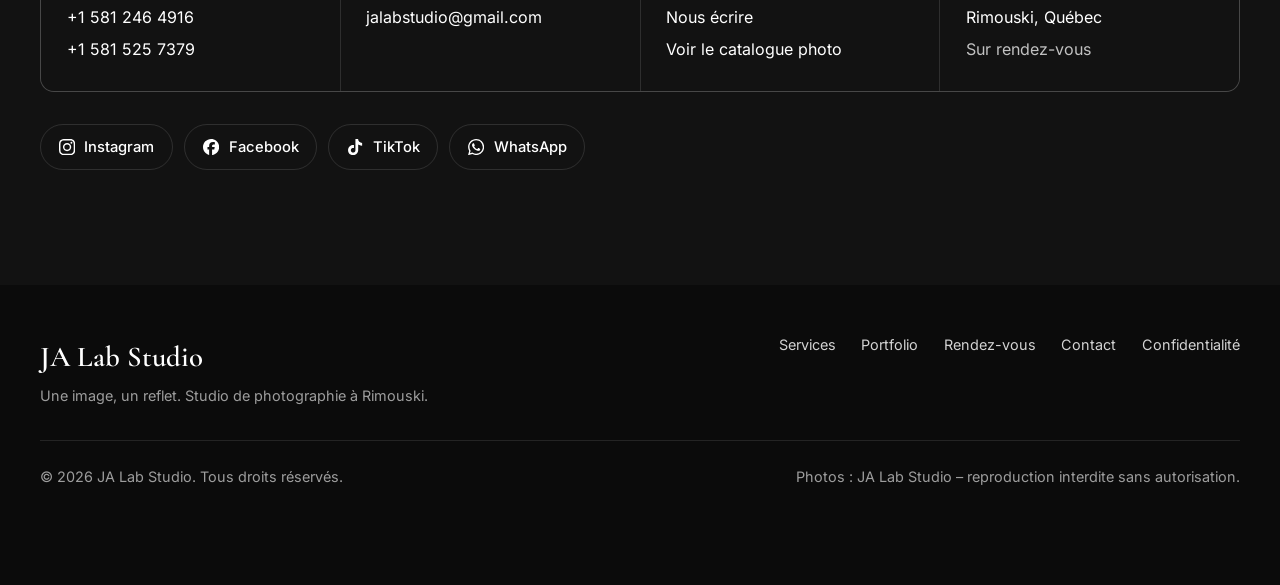
==== commit 84e74d67: "Refonte du site et réservation en ligne vers courriel + Google Agenda - Nouveau design (typographie," ====
--- a/index.html
+++ b/index.html
@@ -1,266 +1,545 @@
 <!DOCTYPE html>
-<html lang="fr">
+<html lang="fr-CA">
 <head>
-  <meta charset="UTF-8" />
-  <meta name="viewport" content="width=device-width, initial-scale=1.0" />
-  <title>JA Lab Studio | Photographie à Rimouski</title>
-  <meta name="description" content="JA Lab Studio à Rimouski - Mariage, anniversaire, shooting en studio et couverture d'événements. Réservez votre séance photo facilement." />
-  <link rel="preconnect" href="https://fonts.googleapis.com">
-  <link rel="preconnect" href="https://fonts.gstatic.com" crossorigin>
-  <link href="https://fonts.googleapis.com/css2?family=Playfair+Display:wght@600;700&family=Inter:wght@400;500;600;700;800&display=swap" rel="stylesheet">
-  <link rel="stylesheet" href="styles.css" />
+  <meta charset="UTF-8">
+  <meta name="viewport" content="width=device-width, initial-scale=1">
+  <meta http-equiv="Content-Security-Policy" content="default-src 'none'; img-src 'self'; style-src 'self'; script-src 'self'; font-src 'self'; connect-src https://formsubmit.co https://script.google.com https://script.googleusercontent.com; form-action 'self' https://formsubmit.co; manifest-src 'self'; object-src 'none'; base-uri 'none'; upgrade-insecure-requests">
+  <meta name="referrer" content="strict-origin-when-cross-origin">
+  <title>JA Lab Studio | Photographe à Rimouski – Studio, mariage, évènements</title>
+  <meta name="description" content="Studio de photographie à Rimouski : shooting en studio, mariages, anniversaires et couverture d’évènements. Réservez votre séance photo en ligne.">
+  <link rel="canonical" href="https://jalabstudio.com/">
+  <meta name="theme-color" content="#faf8f4">
+
+  <meta property="og:type" content="website">
+  <meta property="og:locale" content="fr_CA">
+  <meta property="og:site_name" content="JA Lab Studio">
+  <meta property="og:title" content="JA Lab Studio | Photographe à Rimouski">
+  <meta property="og:description" content="Shooting en studio, mariages, anniversaires et évènements à Rimouski. Une image, un reflet.">
+  <meta property="og:url" content="https://jalabstudio.com/">
+  <meta property="og:image" content="https://jalabstudio.com/assets/og-image.jpg">
+  <meta property="og:image:width" content="1200">
+  <meta property="og:image:height" content="630">
+  <meta name="twitter:card" content="summary_large_image">
+
+  <link rel="icon" type="image/png" sizes="48x48" href="assets/favicon-48.png">
+  <link rel="icon" type="image/png" sizes="192x192" href="assets/favicon-192.png">
+  <link rel="apple-touch-icon" href="assets/apple-touch-icon.png">
+
+  <link rel="preload" href="assets/fonts/cormorant-garamond-latin-500-normal.woff2" as="font" type="font/woff2" crossorigin>
+  <link rel="preload" href="assets/fonts/inter-latin-wght.woff2" as="font" type="font/woff2" crossorigin>
+  <link rel="stylesheet" href="styles.css?v=20261107">
+  <noscript><link rel="stylesheet" href="noscript.css?v=20261107"></noscript>
+
+  <script type="application/ld+json">
+  {
+    "@context": "https://schema.org",
+    "@type": "LocalBusiness",
+    "name": "JA Lab Studio",
+    "slogan": "Une image, un reflet",
+    "description": "Studio de photographie à Rimouski : shooting en studio, mariages, anniversaires et couverture d’évènements.",
+    "url": "https://jalabstudio.com/",
+    "logo": "https://jalabstudio.com/assets/logo-ja-lab-studio.webp",
+    "image": "https://jalabstudio.com/assets/og-image.jpg",
+    "telephone": ["+1-581-246-4916", "+1-581-525-7379"],
+    "email": "jalabstudio@gmail.com",
+    "address": {
+      "@type": "PostalAddress",
+      "addressLocality": "Rimouski",
+      "addressRegion": "QC",
+      "addressCountry": "CA"
+    },
+    "areaServed": "Rimouski",
+    "sameAs": [
+      "https://www.instagram.com/ja_lab_studio",
+      "https://www.facebook.com/share/1DHdBiXSp3/",
+      "https://www.tiktok.com/@ja.lab.studios"
+    ]
+  }
+  </script>
 </head>
 <body>
+  <a class="skip-link" href="#main">Aller au contenu</a>
+
+  <svg class="icon-sprite" xmlns="http://www.w3.org/2000/svg" aria-hidden="true" focusable="false">
+    <symbol id="i-whatsapp" viewBox="0 0 24 24"><path fill="currentColor" d="M17.472 14.382c-.297-.149-1.758-.867-2.03-.967-.273-.099-.471-.148-.67.15-.197.297-.767.966-.94 1.164-.173.199-.347.223-.644.075-.297-.15-1.255-.463-2.39-1.475-.883-.788-1.48-1.761-1.653-2.059-.173-.297-.018-.458.13-.606.134-.133.298-.347.446-.52.149-.174.198-.298.298-.497.099-.198.05-.371-.025-.52-.075-.149-.669-1.612-.916-2.207-.242-.579-.487-.5-.669-.51-.173-.008-.371-.01-.57-.01-.198 0-.52.074-.792.372-.272.297-1.04 1.016-1.04 2.479 0 1.462 1.065 2.875 1.213 3.074.149.198 2.096 3.2 5.077 4.487.709.306 1.262.489 1.694.625.712.227 1.36.195 1.871.118.571-.085 1.758-.719 2.006-1.413.248-.694.248-1.289.173-1.413-.074-.124-.272-.198-.57-.347m-5.421 7.403h-.004a9.87 9.87 0 01-5.031-1.378l-.361-.214-3.741.982.998-3.648-.235-.374a9.86 9.86 0 01-1.51-5.26c.001-5.45 4.436-9.884 9.888-9.884 2.64 0 5.122 1.03 6.988 2.898a9.825 9.825 0 012.893 6.994c-.003 5.45-4.437 9.884-9.885 9.884m8.413-18.297A11.815 11.815 0 0012.05 0C5.495 0 .16 5.335.157 11.892c0 2.096.547 4.142 1.588 5.945L.057 24l6.305-1.654a11.882 11.882 0 005.683 1.448h.005c6.554 0 11.89-5.335 11.893-11.893a11.821 11.821 0 00-3.48-8.413Z"/></symbol>
+    <symbol id="i-facebook" viewBox="0 0 24 24"><path fill="currentColor" d="M9.101 23.691v-7.98H6.627v-3.667h2.474v-1.58c0-4.085 1.848-5.978 5.858-5.978.401 0 .955.042 1.468.103a8.68 8.68 0 0 1 1.141.195v3.325a8.623 8.623 0 0 0-.653-.036 26.805 26.805 0 0 0-.733-.009c-.707 0-1.259.096-1.675.309a1.686 1.686 0 0 0-.679.622c-.258.42-.374.995-.374 1.752v1.297h3.919l-.386 2.103-.287 1.564h-3.246v8.245C19.396 23.238 24 18.179 24 12.044c0-6.627-5.373-12-12-12s-12 5.373-12 12c0 5.628 3.874 10.35 9.101 11.647Z"/></symbol>
+    <symbol id="i-instagram" viewBox="0 0 24 24"><path fill="currentColor" d="M7.0301.084c-1.2768.0602-2.1487.264-2.911.5634-.7888.3075-1.4575.72-2.1228 1.3877-.6652.6677-1.075 1.3368-1.3802 2.127-.2954.7638-.4956 1.6365-.552 2.914-.0564 1.2775-.0689 1.6882-.0626 4.947.0062 3.2586.0206 3.6671.0825 4.9473.061 1.2765.264 2.1482.5635 2.9107.308.7889.72 1.4573 1.388 2.1228.6679.6655 1.3365 1.0743 2.1285 1.38.7632.295 1.6361.4961 2.9134.552 1.2773.056 1.6884.069 4.9462.0627 3.2578-.0062 3.668-.0207 4.9478-.0814 1.28-.0607 2.147-.2652 2.9098-.5633.7889-.3086 1.4578-.72 2.1228-1.3881.665-.6682 1.0745-1.3378 1.3795-2.1284.2957-.7632.4966-1.636.552-2.9124.056-1.2809.0692-1.6898.063-4.948-.0063-3.2583-.021-3.6668-.0817-4.9465-.0607-1.2797-.264-2.1487-.5633-2.9117-.3084-.7889-.72-1.4568-1.3876-2.1228C21.2982 1.33 20.628.9208 19.8378.6165 19.074.321 18.2017.1197 16.9244.0645 15.6471.0093 15.236-.005 11.977.0014 8.718.0076 8.31.0215 7.0301.0839m.1402 21.6932c-1.17-.0509-1.8053-.2453-2.2287-.408-.5606-.216-.96-.4771-1.3819-.895-.422-.4178-.6811-.8186-.9-1.378-.1644-.4234-.3624-1.058-.4171-2.228-.0595-1.2645-.072-1.6442-.079-4.848-.007-3.2037.0053-3.583.0607-4.848.05-1.169.2456-1.805.408-2.2282.216-.5613.4762-.96.895-1.3816.4188-.4217.8184-.6814 1.3783-.9003.423-.1651 1.0575-.3614 2.227-.4171 1.2655-.06 1.6447-.072 4.848-.079 3.2033-.007 3.5835.005 4.8495.0608 1.169.0508 1.8053.2445 2.228.408.5608.216.96.4754 1.3816.895.4217.4194.6816.8176.9005 1.3787.1653.4217.3617 1.056.4169 2.2263.0602 1.2655.0739 1.645.0796 4.848.0058 3.203-.0055 3.5834-.061 4.848-.051 1.17-.245 1.8055-.408 2.2294-.216.5604-.4763.96-.8954 1.3814-.419.4215-.8181.6811-1.3783.9-.4224.1649-1.0577.3617-2.2262.4174-1.2656.0595-1.6448.072-4.8493.079-3.2045.007-3.5825-.006-4.848-.0608M16.953 5.5864A1.44 1.44 0 1 0 18.39 4.144a1.44 1.44 0 0 0-1.437 1.4424M5.8385 12.012c.0067 3.4032 2.7706 6.1557 6.173 6.1493 3.4026-.0065 6.157-2.7701 6.1506-6.1733-.0065-3.4032-2.771-6.1565-6.174-6.1498-3.403.0067-6.156 2.771-6.1496 6.1738M8 12.0077a4 4 0 1 1 4.008 3.9921A3.9996 3.9996 0 0 1 8 12.0077"/></symbol>
+    <symbol id="i-tiktok" viewBox="0 0 24 24"><path fill="currentColor" d="M12.525.02c1.31-.02 2.61-.01 3.91-.02.08 1.53.63 3.09 1.75 4.17 1.12 1.11 2.7 1.62 4.24 1.79v4.03c-1.44-.05-2.89-.35-4.2-.97-.57-.26-1.1-.59-1.62-.93-.01 2.92.01 5.84-.02 8.75-.08 1.4-.54 2.79-1.35 3.94-1.31 1.92-3.58 3.17-5.91 3.21-1.43.08-2.86-.31-4.08-1.03-2.02-1.19-3.44-3.37-3.65-5.71-.02-.5-.03-1-.01-1.49.18-1.9 1.12-3.72 2.58-4.96 1.66-1.44 3.98-2.13 6.15-1.72.02 1.48-.04 2.96-.04 4.44-.99-.32-2.15-.23-3.02.37-.63.41-1.11 1.04-1.36 1.75-.21.51-.15 1.07-.14 1.61.24 1.64 1.82 3.02 3.5 2.87 1.12-.01 2.19-.66 2.77-1.61.19-.33.4-.67.41-1.06.1-1.79.06-3.57.07-5.36.01-4.03-.01-8.05.02-12.07z"/></symbol>
+    <symbol id="i-phone" viewBox="0 0 24 24"><path fill="none" stroke="currentColor" stroke-width="1.75" stroke-linecap="round" stroke-linejoin="round" d="M22 16.92v3a2 2 0 0 1-2.18 2 19.79 19.79 0 0 1-8.63-3.07 19.5 19.5 0 0 1-6-6 19.79 19.79 0 0 1-3.07-8.67A2 2 0 0 1 4.11 2h3a2 2 0 0 1 2 1.72 12.84 12.84 0 0 0 .7 2.81 2 2 0 0 1-.45 2.11L8.09 9.91a16 16 0 0 0 6 6l1.27-1.27a2 2 0 0 1 2.11-.45 12.84 12.84 0 0 0 2.81.7A2 2 0 0 1 22 16.92z"/></symbol>
+    <symbol id="i-mail" viewBox="0 0 24 24"><g fill="none" stroke="currentColor" stroke-width="1.75" stroke-linecap="round" stroke-linejoin="round"><rect width="20" height="16" x="2" y="4" rx="2"/><path d="m22 7-8.97 5.7a1.94 1.94 0 0 1-2.06 0L2 7"/></g></symbol>
+    <symbol id="i-pin" viewBox="0 0 24 24"><g fill="none" stroke="currentColor" stroke-width="1.75" stroke-linecap="round" stroke-linejoin="round"><path d="M20 10c0 4.993-5.539 10.193-7.399 11.799a1 1 0 0 1-1.202 0C9.539 20.193 4 14.993 4 10a8 8 0 0 1 16 0"/><circle cx="12" cy="10" r="3"/></g></symbol>
+    <symbol id="i-arrow" viewBox="0 0 24 24"><g fill="none" stroke="currentColor" stroke-width="1.75" stroke-linecap="round" stroke-linejoin="round"><path d="M5 12h14"/><path d="m12 5 7 7-7 7"/></g></symbol>
+    <symbol id="i-external" viewBox="0 0 24 24"><g fill="none" stroke="currentColor" stroke-width="1.75" stroke-linecap="round" stroke-linejoin="round"><path d="M7 7h10v10"/><path d="M7 17 17 7"/></g></symbol>
+    <symbol id="i-check" viewBox="0 0 24 24"><path fill="none" stroke="currentColor" stroke-width="2" stroke-linecap="round" stroke-linejoin="round" d="M20 6 9 17l-5-5"/></symbol>
+    <symbol id="i-check-circle" viewBox="0 0 24 24"><g fill="none" stroke="currentColor" stroke-width="1.5" stroke-linecap="round" stroke-linejoin="round"><circle cx="12" cy="12" r="10"/><path d="m8.5 12 2.5 2.5 4.5-5"/></g></symbol>
+    <symbol id="i-close" viewBox="0 0 24 24"><g fill="none" stroke="currentColor" stroke-width="1.75" stroke-linecap="round"><path d="M18 6 6 18"/><path d="m6 6 12 12"/></g></symbol>
+    <symbol id="i-prev" viewBox="0 0 24 24"><path fill="none" stroke="currentColor" stroke-width="1.75" stroke-linecap="round" stroke-linejoin="round" d="m15 18-6-6 6-6"/></symbol>
+    <symbol id="i-next" viewBox="0 0 24 24"><path fill="none" stroke="currentColor" stroke-width="1.75" stroke-linecap="round" stroke-linejoin="round" d="m9 18 6-6-6-6"/></symbol>
+    <symbol id="i-copy" viewBox="0 0 24 24"><g fill="none" stroke="currentColor" stroke-width="1.75" stroke-linecap="round" stroke-linejoin="round"><rect width="14" height="14" x="8" y="8" rx="2"/><path d="M4 16c-1.1 0-2-.9-2-2V4c0-1.1.9-2 2-2h10c1.1 0 2 .9 2 2"/></g></symbol>
+  </svg>
+
   <header class="site-header">
-    <div class="container nav-wrap">
-      <a href="#accueil" class="brand">
-        <img src="assets/logo-ja-lab-studio.png" alt="Logo JA Lab Studio" class="brand-logo">
-        <span class="brand-text">JA Lab Studio</span>
+    <div class="container header-inner">
+      <a href="#accueil" class="brand" aria-label="JA Lab Studio – retour à l’accueil">
+        <img src="assets/logo-ja-lab-studio.webp" alt="JA Lab Studio – Une image un reflet" width="241" height="168" class="brand-logo">
       </a>
-      <nav class="nav">
+      <button class="menu-toggle" type="button" aria-controls="navigation" aria-expanded="false">
+        <span class="menu-bars" aria-hidden="true"></span>
+        <span class="menu-label">Menu</span>
+      </button>
+      <nav class="nav" id="navigation" aria-label="Navigation principale">
         <a href="#services">Services</a>
         <a href="#portfolio">Portfolio</a>
+        <a href="#demarche">Démarche</a>
         <a href="#apropos">À propos</a>
-        <a href="#reservation">Rendez-vous</a>
+        <a href="#faq">FAQ</a>
         <a href="#contact">Contact</a>
+        <a href="#reservation" class="btn btn-dark btn-sm nav-cta">Réserver une séance</a>
       </nav>
-      <a href="#reservation" class="btn btn-primary nav-cta">Réserver</a>
     </div>
   </header>
 
-  <main>
+  <main id="main">
+    <!-- ============ ACCUEIL ============ -->
     <section id="accueil" class="hero">
       <div class="container hero-grid">
         <div class="hero-copy">
-          <p class="eyebrow">Photographie professionnelle • Rimouski</p>
-          <h1>Immortalisez vos moments avec JA Lab Studio.</h1>
-          <p class="hero-text">
-            <strong>Une image, un reflet.</strong> Nous réalisons vos séances photo pour les <strong>mariages</strong>,
-            <strong>anniversaires</strong>, <strong>shootings en studio</strong> et la <strong>couverture d’évènements</strong> à <strong>Rimouski</strong>.
+          <p class="eyebrow">Studio photo · Rimouski, QC</p>
+          <h1>Vos instants.<br>Leur <em>émotion</em>.<br>Votre image.</h1>
+          <p class="lead">
+            Shooting en studio, mariages, anniversaires et évènements&nbsp;: nous créons des images soignées,
+            vivantes et fidèles à ce que vous êtes.
           </p>
-          <div class="hero-badges">
-            <span>-30 % aux premiers venus</span>
-            <span>Rimouski</span>
-            <span>Réservation rapide</span>
-          </div>
           <div class="hero-actions">
-            <a href="#reservation" class="btn btn-primary">Prendre rendez-vous</a>
-            <a href="https://wa.me/message/3RZIZTAQAWMLC1" target="_blank" rel="noopener" class="btn btn-secondary">Réserver sur WhatsApp</a>
-          </div>
-          <ul class="hero-points">
-            <li>Mariage</li>
-            <li>Anniversaire</li>
-            <li>Shooting en studio</li>
-            <li>Couverture d’évènements</li>
+            <a href="#reservation" class="btn btn-dark">Réserver une séance <svg class="icon" aria-hidden="true"><use href="#i-arrow"/></svg></a>
+            <a href="#portfolio" class="btn btn-outline">Voir le portfolio</a>
+          </div>
+          <ul class="hero-contact" aria-label="Contact rapide">
+            <li><a href="tel:+15812464916"><svg class="icon" aria-hidden="true"><use href="#i-phone"/></svg>+1 581 246 4916</a></li>
+            <li><a href="https://wa.me/message/3RZIZTAQAWMLC1" target="_blank" rel="noopener noreferrer"><svg class="icon" aria-hidden="true"><use href="#i-whatsapp"/></svg>WhatsApp</a></li>
           </ul>
         </div>
 
         <div class="hero-visual">
-          <div class="hero-poster-card">
-            <img src="assets/flyer.jpeg" alt="Affiche publicitaire JA Lab Studio" class="hero-poster">
-          </div>
-        </div>
-      </div>
-    </section>
-
-    <section class="intro-strip">
-      <div class="container intro-strip-grid">
-        <div>
-          <h2>Des souvenirs capturés avec style et émotion</h2>
-          <p>
-            JA Lab Studio vous accompagne à Rimouski pour mettre en valeur vos plus beaux instants,
-            que ce soit en studio ou lors de vos évènements spéciaux.
-          </p>
-        </div>
-        <div class="quick-contact">
-          <a href="tel:+15812464916">+1 581 246 4916</a>
-          <a href="tel:+15815257379">+1 581 525 7379</a>
-          <a href="mailto:jalabstudio@gmail.com">jalabstudio@gmail.com</a>
-          <a href="https://wa.me/message/3RZIZTAQAWMLC1" target="_blank" rel="noopener">WhatsApp direct</a>
-        </div>
-      </div>
-    </section>
-
+          <figure class="hero-photo hero-photo-main">
+            <img src="assets/photos/portrait-tenue-traditionnelle-800.webp"
+                 srcset="assets/photos/portrait-tenue-traditionnelle-800.webp 800w, assets/photos/portrait-tenue-traditionnelle-1600.webp 1600w"
+                 sizes="(max-width: 900px) 78vw, 440px"
+                 width="800" height="1200" alt="Portrait souriant en studio, tenue traditionnelle brodée et collier de perles" fetchpriority="high">
+          </figure>
+          <figure class="hero-photo hero-photo-small">
+            <img src="assets/photos/portrait-veste-rouge-800.webp"
+                 width="800" height="1162" alt="Portrait assis sur un tabouret, veste en cuir rouge sur fond clair" decoding="async">
+          </figure>
+          <p class="hero-signature">Une image, un reflet.</p>
+        </div>
+      </div>
+    </section>
+
+    <div class="ribbon" aria-hidden="true">
+      <div class="container ribbon-inner">
+        <span>Shooting en studio</span><span>Mariage</span><span>Anniversaire</span><span>Couverture d’évènements</span><span>Séance personnalisée</span>
+      </div>
+    </div>
+
+    <!-- ============ SERVICES ============ -->
     <section id="services" class="section">
       <div class="container">
-        <p class="eyebrow">Nos services</p>
-        <h2>Ce que nous proposons</h2>
+        <div class="section-head">
+          <p class="eyebrow">Nos services</p>
+          <h2>Une séance pensée pour chaque moment</h2>
+          <p class="section-intro">Que ce soit pour un portrait, un grand jour ou un évènement à couvrir, nous vous accompagnons de la préparation jusqu’à la livraison de vos photos.</p>
+        </div>
+
         <div class="services-grid">
           <article class="service-card">
-            <h3>Mariage</h3>
-            <p>Des images élégantes pour revivre chaque instant fort de votre journée.</p>
+            <span class="service-num">01</span>
+            <h3>Shooting en studio</h3>
+            <p>Portraits en solo, en duo ou en groupe, dans un studio équipé&nbsp;: fonds, éclairage professionnel et direction de pose pour vous mettre à l’aise.</p>
+            <a href="#reservation" class="card-link" data-service="Shooting en studio">Réserver cette séance <svg class="icon" aria-hidden="true"><use href="#i-arrow"/></svg></a>
           </article>
           <article class="service-card">
-            <h3>Anniversaire</h3>
-            <p>Une couverture photo conviviale pour conserver les meilleurs souvenirs de la fête.</p>
+            <span class="service-num">02</span>
+            <h3>Mariage</h3>
+            <p>De la préparation à la soirée, nous racontons votre journée avec discrétion pour que vous puissiez revivre chaque émotion.</p>
+            <a href="#reservation" class="card-link" data-service="Mariage">Réserver cette séance <svg class="icon" aria-hidden="true"><use href="#i-arrow"/></svg></a>
           </article>
           <article class="service-card">
-            <h3>Shooting en studio</h3>
-            <p>Des portraits soignés dans un cadre professionnel, créatif et confortable.</p>
+            <span class="service-num">03</span>
+            <h3>Anniversaire</h3>
+            <p>Une couverture conviviale de votre fête&nbsp;: les invités, les rires, les détails et tous les moments à ne pas manquer.</p>
+            <a href="#reservation" class="card-link" data-service="Anniversaire">Réserver cette séance <svg class="icon" aria-hidden="true"><use href="#i-arrow"/></svg></a>
           </article>
           <article class="service-card">
+            <span class="service-num">04</span>
             <h3>Couverture d’évènements</h3>
-            <p>Nous immortalisons vos évènements privés, familiaux ou promotionnels.</p>
+            <p>Évènements privés, familiaux, culturels ou d’entreprise&nbsp;: des images prêtes à partager et à mettre en valeur votre communication.</p>
+            <a href="#reservation" class="card-link" data-service="Couverture d’évènements">Réserver cette séance <svg class="icon" aria-hidden="true"><use href="#i-arrow"/></svg></a>
           </article>
           <article class="service-card">
+            <span class="service-num">05</span>
             <h3>Séance personnalisée</h3>
-            <p>Une formule adaptée à votre besoin, votre style et votre budget.</p>
+            <p>Finissants, portrait professionnel, couple, famille ou projet créatif&nbsp;: une séance construite autour de votre idée.</p>
+            <a href="#reservation" class="card-link" data-service="Séance personnalisée">Réserver cette séance <svg class="icon" aria-hidden="true"><use href="#i-arrow"/></svg></a>
           </article>
-          <article class="service-card highlight">
-            <h3>Promotion de lancement</h3>
-            <p><strong>-30 % aux premiers venus</strong> selon les disponibilités et l’offre en cours.</p>
+          <article class="service-card service-card-cta">
+            <h3>Vous hésitez entre plusieurs formules&nbsp;?</h3>
+            <p>Décrivez-nous votre projet&nbsp;: nous vous proposons une formule adaptée à vos besoins et à votre budget.</p>
+            <a href="#reservation" class="btn btn-gold">Demander une proposition</a>
           </article>
         </div>
       </div>
     </section>
 
+    <!-- ============ PORTFOLIO ============ -->
     <section id="portfolio" class="section section-dark">
       <div class="container">
-        <p class="eyebrow">Identité visuelle</p>
-        <h2>Quelques visuels de JA Lab Studio</h2>
-        <p class="section-text">
-        </p>
-        <div class="gallery-grid real-gallery">
-          <figure class="gallery-item tall"><img src="assets/IMG_5863.JPG.jpeg" alt="Shooting Studio "></figure>
-          <figure class="gallery-item"><img src="assets/IMG_5501.JPG.jpeg" alt="shooting studio pro"></figure>
-          <figure class="gallery-item"><img src="assets/IMG_6047.JPG.jpeg" alt="shooting studio pro1"></figure>
-          <figure class="gallery-item"><img src="assets/IMG_6939.JPG.jpeg" alt="photos d'anniversaire"></figure>
-          <figure class="gallery-item"><img src="assets/IMG_6611.JPG.jpeg" alt="photo professionnel"></figure>
-          <figure class="gallery-item"><img src="assets/IMG_5684.JPG.jpeg" alt="photo professionnel3"></figure>
-          <figure class="gallery-item"><img src="assets/IMG_567.jpeg" alt="photo professionnel"></figure>
-          <figure class="gallery-item"><img src="assets/IMG_6938.JPG.jpeg" alt="photo professionnel1"></figure>
-          <figure class="gallery-item wide"><img src="assets/IMG_6606.JPG.jpeg" alt="shooting studio tradi"></figure>
-        </div>
-      </div>
-    </section>
-
-    <section id="apropos" class="section">
+        <div class="section-head section-head-split">
+          <div>
+            <p class="eyebrow">Portfolio</p>
+            <h2>Des personnes, des histoires, des regards.</h2>
+          </div>
+          <p class="section-intro">Une sélection de séances réalisées au studio. Touchez une photo pour l’agrandir.
+            <a class="inline-link" href="https://www.instagram.com/ja_lab_studio" target="_blank" rel="noopener noreferrer">Plus de photos sur Instagram <svg class="icon" aria-hidden="true"><use href="#i-external"/></svg></a>
+          </p>
+        </div>
+
+        <div class="gallery" id="gallery">
+          <a class="gallery-item" href="assets/photos/portrait-editorial-journaux-1600.webp" data-caption="Portrait éditorial">
+            <img src="assets/photos/portrait-editorial-journaux-800.webp" srcset="assets/photos/portrait-editorial-journaux-800.webp 800w, assets/photos/portrait-editorial-journaux-1600.webp 1600w" sizes="(max-width: 700px) 50vw, (max-width: 1100px) 33vw, 380px" width="800" height="1200" alt="Portrait éditorial accroupi devant un fond de journaux" loading="lazy" decoding="async">
+          </a>
+          <a class="gallery-item" href="assets/photos/portrait-casquette-sourire-1600.webp" data-caption="Portrait en lumière naturelle">
+            <img src="assets/photos/portrait-casquette-sourire-800.webp" srcset="assets/photos/portrait-casquette-sourire-800.webp 800w, assets/photos/portrait-casquette-sourire-1600.webp 1600w" sizes="(max-width: 700px) 50vw, (max-width: 1100px) 33vw, 380px" width="800" height="1139" alt="Portrait souriant avec casquette et veste en cuir, lumière de fenêtre" loading="lazy" decoding="async">
+          </a>
+          <a class="gallery-item" href="assets/photos/portrait-studio-silhouette-1600.webp" data-caption="Shooting en studio">
+            <img src="assets/photos/portrait-studio-silhouette-800.webp" srcset="assets/photos/portrait-studio-silhouette-800.webp 800w, assets/photos/portrait-studio-silhouette-1600.webp 1600w" sizes="(max-width: 700px) 50vw, (max-width: 1100px) 33vw, 380px" width="800" height="1200" alt="Portrait en pied en studio, tenue noire et escarpins rouges" loading="lazy" decoding="async">
+          </a>
+          <a class="gallery-item" href="assets/photos/duo-lumiere-naturelle-1600.webp" data-caption="Séance duo">
+            <img src="assets/photos/duo-lumiere-naturelle-800.webp" srcset="assets/photos/duo-lumiere-naturelle-800.webp 800w, assets/photos/duo-lumiere-naturelle-1600.webp 1600w" sizes="(max-width: 700px) 50vw, (max-width: 1100px) 33vw, 380px" width="800" height="1049" alt="Séance duo assise au sol, lumière douce de fenêtre" loading="lazy" decoding="async">
+          </a>
+          <a class="gallery-item" href="assets/photos/portrait-tenue-traditionnelle-1600.webp" data-caption="Portrait en tenue traditionnelle">
+            <img src="assets/photos/portrait-tenue-traditionnelle-800.webp" srcset="assets/photos/portrait-tenue-traditionnelle-800.webp 800w, assets/photos/portrait-tenue-traditionnelle-1600.webp 1600w" sizes="(max-width: 700px) 50vw, (max-width: 1100px) 33vw, 380px" width="800" height="1200" alt="Portrait souriant en tenue traditionnelle brodée et collier de perles" loading="lazy" decoding="async">
+          </a>
+          <a class="gallery-item" href="assets/photos/finissante-2025-1600.webp" data-caption="Photo de finissante">
+            <img src="assets/photos/finissante-2025-800.webp" srcset="assets/photos/finissante-2025-800.webp 800w, assets/photos/finissante-2025-1600.webp 1600w" sizes="(max-width: 700px) 50vw, (max-width: 1100px) 33vw, 380px" width="800" height="1120" alt="Photo de finissante tenant son mortier de graduation 2025" loading="lazy" decoding="async">
+          </a>
+          <a class="gallery-item" href="assets/photos/portrait-veste-rouge-1600.webp" data-caption="Portrait mode">
+            <img src="assets/photos/portrait-veste-rouge-800.webp" srcset="assets/photos/portrait-veste-rouge-800.webp 800w, assets/photos/portrait-veste-rouge-1600.webp 1600w" sizes="(max-width: 700px) 50vw, (max-width: 1100px) 33vw, 380px" width="800" height="1162" alt="Portrait assis sur un tabouret, veste en cuir rouge sur fond clair" loading="lazy" decoding="async">
+          </a>
+          <a class="gallery-item" href="assets/photos/portrait-tenue-brodee-1600.webp" data-caption="Portrait masculin">
+            <img src="assets/photos/portrait-tenue-brodee-800.webp" srcset="assets/photos/portrait-tenue-brodee-800.webp 800w, assets/photos/portrait-tenue-brodee-1600.webp 1142w" sizes="(max-width: 700px) 50vw, (max-width: 1100px) 33vw, 380px" width="800" height="1121" alt="Portrait masculin assis en tenue brodée noire sur fond gris" loading="lazy" decoding="async">
+          </a>
+          <a class="gallery-item" href="assets/photos/duo-vue-plongee-1600.webp" data-caption="Séance duo en plongée">
+            <img src="assets/photos/duo-vue-plongee-800.webp" srcset="assets/photos/duo-vue-plongee-800.webp 800w, assets/photos/duo-vue-plongee-1600.webp 1600w" sizes="(max-width: 700px) 50vw, (max-width: 1100px) 33vw, 380px" width="800" height="1066" alt="Séance duo allongée au sol, photographiée en plongée" loading="lazy" decoding="async">
+          </a>
+        </div>
+      </div>
+    </section>
+
+    <!-- ============ DÉMARCHE ============ -->
+    <section id="demarche" class="section">
+      <div class="container">
+        <div class="section-head">
+          <p class="eyebrow">Démarche</p>
+          <h2>Comment se déroule votre séance</h2>
+        </div>
+        <ol class="steps">
+          <li class="step">
+            <span class="step-num">1</span>
+            <h3>Votre demande</h3>
+            <p>Remplissez le formulaire de rendez-vous&nbsp;: type de séance, date souhaitée et vos idées.</p>
+          </li>
+          <li class="step">
+            <span class="step-num">2</span>
+            <h3>On échange</h3>
+            <p>Nous vous recontactons pour confirmer la disponibilité, le lieu, la formule et le tarif.</p>
+          </li>
+          <li class="step">
+            <span class="step-num">3</span>
+            <h3>La séance</h3>
+            <p>En studio ou sur place, nous vous guidons dans les poses pour un résultat naturel.</p>
+          </li>
+          <li class="step">
+            <span class="step-num">4</span>
+            <h3>Vos images</h3>
+            <p>Nous sélectionnons et retouchons vos meilleures photos, puis nous vous les livrons.</p>
+          </li>
+        </ol>
+      </div>
+    </section>
+
+    <!-- ============ À PROPOS ============ -->
+    <section id="apropos" class="section section-cream">
       <div class="container about-grid">
-        <div>
+        <figure class="about-photo">
+          <img src="assets/photos/finissante-2025-800.webp" srcset="assets/photos/finissante-2025-800.webp 800w, assets/photos/finissante-2025-1600.webp 1600w" sizes="(max-width: 900px) 90vw, 460px" width="800" height="1120" alt="Photo de finissante souriante, réalisée au studio JA Lab Studio" loading="lazy" decoding="async">
+        </figure>
+        <div class="about-copy">
           <p class="eyebrow">À propos</p>
-          <h2>Une image, un reflet</h2>
+          <h2>Une image, un reflet.</h2>
           <p>
-            JA Lab Studio est une entreprise de photographie basée à <strong>Rimouski</strong> qui met l’accent sur la mise en valeur des personnes,
-            des émotions et des moments importants. Notre objectif est de produire des images mémorables et soignées.
+            JA Lab Studio est une entreprise de photographie basée à <strong>Rimouski</strong> qui met l’accent sur la mise
+            en valeur des personnes, des émotions et des moments importants.
           </p>
           <p>
-            Le site permet à nos clients de découvrir nos services, voir notre univers visuel et envoyer une demande
-            de rendez-vous en quelques clics ou directement sur WhatsApp.
+            Notre objectif&nbsp;: produire des images mémorables et soignées, dans lesquelles vous vous reconnaissez.
+            Chaque séance est préparée avec vous, pour que vous soyez à l’aise devant l’objectif.
           </p>
-        </div>
-        <div class="about-box">
-          <h3>Pourquoi choisir JA Lab Studio</h3>
-          <ul>
-            <li>Services photo pour plusieurs types d’évènements</li>
-            <li>Contact rapide par téléphone, email et WhatsApp</li>
-            <li>Entreprise située à Rimouski</li>
-            <li>Identité visuelle professionnelle</li>
-            <li>Promotion de lancement disponible</li>
+          <ul class="values">
+            <li><svg class="icon" aria-hidden="true"><use href="#i-check"/></svg><div><strong>Studio à Rimouski</strong><span>Séances en studio ou sur le lieu de votre évènement.</span></div></li>
+            <li><svg class="icon" aria-hidden="true"><use href="#i-check"/></svg><div><strong>Accompagnement</strong><span>Direction de pose et conseils tout au long de la séance.</span></div></li>
+            <li><svg class="icon" aria-hidden="true"><use href="#i-check"/></svg><div><strong>Formules sur mesure</strong><span>Une proposition adaptée à votre projet et à votre budget.</span></div></li>
+            <li><svg class="icon" aria-hidden="true"><use href="#i-check"/></svg><div><strong>Contact facile</strong><span>Formulaire en ligne, téléphone, courriel ou WhatsApp.</span></div></li>
           </ul>
         </div>
       </div>
     </section>
 
+    <!-- ============ RÉSERVATION ============ -->
     <section id="reservation" class="section booking">
       <div class="container booking-grid">
-        <div>
+        <div class="booking-intro">
           <p class="eyebrow">Rendez-vous</p>
           <h2>Réservez votre séance photo</h2>
           <p>
-            Remplissez ce formulaire pour préparer votre demande. Après envoi, le site ouvre automatiquement WhatsApp
-            avec votre message prérempli pour faciliter la prise de rendez-vous.
+            Envoyez votre demande en deux minutes. Elle arrive directement au studio, qui vous recontacte pour
+            confirmer la date, le lieu et les détails de votre séance.
           </p>
-          <div class="booking-note">
-            <strong>Informations actuelles :</strong><br>
-            Ville : Rimouski<br>
-            Téléphones : +1 581 246 4916 / +1 581 525 7379<br>
-            Email : jalabstudio@gmail.com
-          </div>
-        </div>
-
-        <form class="booking-form" id="bookingForm">
-          <label>
-            Nom complet
-            <input type="text" name="nom" placeholder="Votre nom" required />
-          </label>
-          <label>
-            Adresse e-mail
-            <input type="email" name="email" placeholder="exemple@email.com" required />
-          </label>
-          <label>
-            Téléphone
-            <input type="tel" name="telephone" placeholder="Votre numéro" required />
-          </label>
-          <label>
-            Type de séance
-            <select name="service" required>
-              <option value="">Choisir un service</option>
-              <option>Mariage</option>
-              <option>Anniversaire</option>
-              <option>Shooting en studio</option>
-              <option>Couverture d’évènements</option>
-              <option>Séance personnalisée</option>
-            </select>
-          </label>
-          <label>
-            Date souhaitée
-            <input type="date" name="date" required />
-          </label>
-          <label>
-            Message
-            <textarea name="message" rows="5" placeholder="Décrivez votre besoin, le lieu, le style souhaité..."></textarea>
-          </label>
-          <button type="submit" class="btn btn-primary btn-full">Envoyer la demande</button>
-          <p id="formMessage" class="form-message"></p>
-        </form>
-      </div>
-    </section>
-
-    <section id="contact" class="section contact">
-      <div class="container contact-grid">
-        <div>
-          <p class="eyebrow">Contact</p>
-          <h2>Parlons de votre projet photo</h2>
-          <p>
-            Retrouvez JA Lab Studio à Rimouski et contactez-nous rapidement via nos réseaux sociaux ou WhatsApp.
-          </p>
-          <div class="social-links">
-            <a href="https://wa.me/message/3RZIZTAQAWMLC1" target="_blank" rel="noopener">WhatsApp</a>
-            <a href="https://www.facebook.com/share/1DHdBiXSp3/?mibextid=wwXIfr" target="_blank" rel="noopener">Facebook</a>
-            <a href="https://www.tiktok.com/@ja.lab.studios?_r=1&_t=ZS-95EiKTUjfdd" target="_blank" rel="noopener">TikTok</a>
-            <a href="https://www.instagram.com/ja_lab_studio?igsh=MWtpMGplNHZyZHNmeQ%3D%3D&utm_source=qr" target="_blank" rel="noopener">Instagram</a>
-            <a href="https://wa.me/c/14188960818" target="_blank" rel="noopener">Catalogue photo</a>
-
-          </div>
-        </div>
-        <div class="contact-card">
-          <p><strong>Entreprise :</strong> JA Lab Studio</p>
-          <p><strong>Slogan :</strong> Une image un reflet</p>
-          <p><strong>Ville :</strong> Rimouski</p>
-          <p><strong>Téléphone 1 :</strong> <a href="tel:+15812464916">+1 581 246 4916</a></p>
-          <p><strong>Téléphone 2 :</strong> <a href="tel:+15815257379">+1 581 525 7379</a></p>
-          <p><strong>Email :</strong> <a href="mailto:jalabstudio@gmail.com">jalabstudio@gmail.com</a></p>
-          <p><strong>WhatsApp :</strong> <a href="https://wa.me/message/3RZIZTAQAWMLC1" target="_blank" rel="noopener">Ouvrir WhatsApp</a></p>
-          <p><strong>Facebook :</strong> <a href="https://www.facebook.com/share/1DHdBiXSp3/?mibextid=wwXIfr" target="_blank" rel="noopener">Voir la page</a></p>
-          <p><strong>Instagram :</strong> <a href="https://www.instagram.com/ja_lab_studio?igsh=MWtpMGplNHZyZHNmeQ%3D%3D&utm_source=qr" target="_blank" rel="noopener">Voir la page</a></p>
-          <p><strong>TikTok :</strong> <a href="https://www.tiktok.com/@ja.lab.studios?_r=1&_t=ZS-95EiKTUjfdd" target="_blank" rel="noopener">Voir le profil</a></p>
-          <p><strong>Catalogue photo :</strong> <a href="https://wa.me/c/14188960818" target="_blank" rel="noopener">Voir le Catalogue</a></p>
-        </div>
+          <ul class="booking-steps">
+            <li><svg class="icon" aria-hidden="true"><use href="#i-check"/></svg>Aucun paiement en ligne</li>
+            <li><svg class="icon" aria-hidden="true"><use href="#i-check"/></svg>Confirmation après échange avec le studio</li>
+            <li><svg class="icon" aria-hidden="true"><use href="#i-check"/></svg>Courriel de confirmation de réception</li>
+          </ul>
+          <div class="booking-direct">
+            <p class="booking-direct-title">Vous préférez nous parler directement&nbsp;?</p>
+            <a href="tel:+15812464916"><svg class="icon" aria-hidden="true"><use href="#i-phone"/></svg>+1 581 246 4916</a>
+            <a href="tel:+15815257379"><svg class="icon" aria-hidden="true"><use href="#i-phone"/></svg>+1 581 525 7379</a>
+            <a href="mailto:jalabstudio@gmail.com"><svg class="icon" aria-hidden="true"><use href="#i-mail"/></svg>jalabstudio@gmail.com</a>
+            <a href="https://wa.me/message/3RZIZTAQAWMLC1" target="_blank" rel="noopener noreferrer"><svg class="icon" aria-hidden="true"><use href="#i-whatsapp"/></svg>Écrire sur WhatsApp</a>
+          </div>
+        </div>
+
+        <div class="booking-card">
+          <form class="booking-form" id="bookingForm" action="https://formsubmit.co/jalabstudio@gmail.com" method="POST">
+            <!-- Réglages FormSubmit : la demande est envoyée par courriel à jalabstudio@gmail.com -->
+            <input type="hidden" name="_subject" value="Nouvelle demande de rendez-vous – JA Lab Studio">
+            <input type="hidden" name="_template" value="table">
+            <input type="hidden" name="_next" value="https://jalabstudio.com/merci.html">
+            <input type="hidden" name="_autoresponse" value="Bonjour, merci pour votre demande de rendez-vous auprès de JA Lab Studio ! Nous l’avons bien reçue et nous vous recontactons dans les meilleurs délais pour confirmer la date et les détails de votre séance. Pour toute question : +1 581 246 4916 / +1 581 525 7379 ou WhatsApp. – JA Lab Studio, Une image un reflet">
+            <div class="hp" aria-hidden="true">
+              <label>Ne pas remplir ce champ <input type="text" name="_honey" tabindex="-1" autocomplete="off"></label>
+            </div>
+
+            <div class="form-head">
+              <h3>Demande de rendez-vous</h3>
+              <p class="form-note">Les champs marqués <span class="req">*</span> sont obligatoires.</p>
+            </div>
+
+            <div class="form-grid">
+              <div class="field field-full">
+                <label for="f-nom">Nom complet <span class="req">*</span></label>
+                <input id="f-nom" type="text" name="Nom" autocomplete="name" maxlength="100" required>
+              </div>
+              <div class="field">
+                <label for="f-email">Courriel <span class="req">*</span></label>
+                <input id="f-email" type="email" name="email" autocomplete="email" maxlength="254" inputmode="email" required>
+              </div>
+              <div class="field">
+                <label for="f-tel">Téléphone</label>
+                <input id="f-tel" type="tel" name="Téléphone" autocomplete="tel" maxlength="32" inputmode="tel">
+              </div>
+              <div class="field field-full">
+                <label for="f-service">Type de séance <span class="req">*</span></label>
+                <select id="f-service" name="Type de séance" required>
+                  <option value="">Choisir un service</option>
+                  <option>Shooting en studio</option>
+                  <option>Mariage</option>
+                  <option>Anniversaire</option>
+                  <option>Couverture d’évènements</option>
+                  <option>Séance personnalisée</option>
+                </select>
+              </div>
+              <div class="field">
+                <label for="f-date">Date souhaitée <span class="req">*</span></label>
+                <input id="f-date" type="date" name="Date souhaitée" required>
+              </div>
+              <div class="field">
+                <label for="f-moment">Moment préféré</label>
+                <select id="f-moment" name="Moment préféré">
+                  <option>Indifférent</option>
+                  <option>Matin</option>
+                  <option>Après-midi</option>
+                  <option>Soirée</option>
+                </select>
+              </div>
+              <div class="field">
+                <label for="f-lieu">Lieu</label>
+                <select id="f-lieu" name="Lieu">
+                  <option>En studio</option>
+                  <option>Sur le lieu de l’évènement</option>
+                  <option>En extérieur</option>
+                  <option>À définir ensemble</option>
+                </select>
+              </div>
+              <div class="field">
+                <label for="f-personnes">Nombre de personnes</label>
+                <input id="f-personnes" type="number" name="Nombre de personnes" min="1" max="1000" inputmode="numeric" placeholder="Ex. : 2">
+              </div>
+              <div class="field field-full">
+                <label for="f-message">Votre projet</label>
+                <textarea id="f-message" name="Message" rows="4" maxlength="1500" placeholder="Style souhaité, lieu, horaires, inspirations, questions…"></textarea>
+              </div>
+              <div class="field field-full field-check">
+                <input id="f-consent" type="checkbox" name="Consentement" value="Accepté" required>
+                <label for="f-consent">J’accepte que JA Lab Studio utilise ces informations pour répondre à ma demande (<a href="confidentialite.html">politique de confidentialité</a>). <span class="req">*</span></label>
+              </div>
+            </div>
+
+            <button type="submit" class="btn btn-dark btn-block" id="submitBtn">
+              <span class="btn-label">Envoyer ma demande</span>
+              <span class="spinner" aria-hidden="true"></span>
+            </button>
+            <p class="form-status" id="formStatus" role="status" aria-live="polite"></p>
+          </form>
+
+          <div class="form-result form-success" id="formSuccess" hidden tabindex="-1">
+            <svg class="result-icon" aria-hidden="true"><use href="#i-check-circle"/></svg>
+            <h3>Merci, votre demande est envoyée&nbsp;!</h3>
+            <p>Le studio a bien reçu votre demande et vous recontacte rapidement pour confirmer votre rendez-vous.
+              Un courriel de confirmation vient de vous être envoyé (pensez à vérifier vos courriels indésirables).</p>
+            <dl class="recap" id="successRecap"></dl>
+            <button type="button" class="btn btn-outline" id="newRequest">Faire une autre demande</button>
+          </div>
+
+          <div class="form-result form-error" id="formError" hidden tabindex="-1">
+            <h3>L’envoi n’a pas pu aboutir</h3>
+            <p id="errorText">Votre demande n’a pas été transmise. Vous pouvez réessayer ou l’envoyer directement au studio&nbsp;:</p>
+            <div class="error-actions">
+              <a class="btn btn-dark" id="mailtoFallback" href="mailto:jalabstudio@gmail.com"><svg class="icon" aria-hidden="true"><use href="#i-mail"/></svg>Envoyer par courriel</a>
+              <button type="button" class="btn btn-outline" id="copyRequest"><svg class="icon" aria-hidden="true"><use href="#i-copy"/></svg>Copier ma demande</button>
+              <a class="btn btn-outline" href="https://wa.me/message/3RZIZTAQAWMLC1" target="_blank" rel="noopener noreferrer"><svg class="icon" aria-hidden="true"><use href="#i-whatsapp"/></svg>WhatsApp</a>
+            </div>
+            <p class="copy-status" id="copyStatus" role="status" aria-live="polite"></p>
+            <button type="button" class="link-btn" id="retryRequest">← Revenir au formulaire</button>
+          </div>
+        </div>
+      </div>
+    </section>
+
+    <!-- ============ FAQ ============ -->
+    <section id="faq" class="section">
+      <div class="container faq-grid">
+        <div class="section-head">
+          <p class="eyebrow">Questions fréquentes</p>
+          <h2>Bon à savoir avant votre séance</h2>
+          <p class="section-intro">Une autre question&nbsp;? Écrivez-nous à <a class="inline-link" href="mailto:jalabstudio@gmail.com">jalabstudio@gmail.com</a>.</p>
+        </div>
+        <div class="faq-list">
+          <details>
+            <summary>Comment réserver une séance&nbsp;?</summary>
+            <p>Remplissez le formulaire de rendez-vous ci-dessus ou écrivez-nous sur WhatsApp. Le studio vous recontacte pour confirmer la date, le lieu et la formule.</p>
+          </details>
+          <details>
+            <summary>Quels sont vos tarifs&nbsp;?</summary>
+            <p>Les tarifs dépendent du type de séance, de sa durée et de vos besoins. Décrivez votre projet dans le formulaire&nbsp;: nous vous envoyons une proposition adaptée.</p>
+          </details>
+          <details>
+            <summary>Où se déroulent les séances&nbsp;?</summary>
+            <p>Au studio à Rimouski, ou directement sur le lieu de votre mariage, de votre fête ou de votre évènement.</p>
+          </details>
+          <details>
+            <summary>Peut-on venir à plusieurs&nbsp;?</summary>
+            <p>Oui&nbsp;: séances en solo, en duo, en famille ou en groupe. Indiquez simplement le nombre de personnes dans votre demande.</p>
+          </details>
+          <details>
+            <summary>Ma date n’est pas encore fixée, puis-je quand même faire une demande&nbsp;?</summary>
+            <p>Bien sûr. Indiquez une date approximative et précisez-le dans votre message&nbsp;; nous trouverons ensemble le meilleur moment.</p>
+          </details>
+        </div>
+      </div>
+    </section>
+
+    <!-- ============ CONTACT ============ -->
+    <section id="contact" class="section section-dark contact">
+      <div class="container">
+        <div class="section-head section-head-split">
+          <div>
+            <p class="eyebrow">Contact</p>
+            <h2>Parlons de votre projet photo</h2>
+          </div>
+          <p class="section-intro">Retrouvez JA Lab Studio à Rimouski et contactez-nous par téléphone, par courriel, sur WhatsApp ou sur nos réseaux sociaux.</p>
+        </div>
+
+        <div class="contact-grid">
+          <div class="contact-item">
+            <svg class="icon" aria-hidden="true"><use href="#i-phone"/></svg>
+            <h3>Téléphone</h3>
+            <a href="tel:+15812464916">+1 581 246 4916</a>
+            <a href="tel:+15815257379">+1 581 525 7379</a>
+          </div>
+          <div class="contact-item">
+            <svg class="icon" aria-hidden="true"><use href="#i-mail"/></svg>
+            <h3>Courriel</h3>
+            <a href="mailto:jalabstudio@gmail.com">jalabstudio@gmail.com</a>
+          </div>
+          <div class="contact-item">
+            <svg class="icon" aria-hidden="true"><use href="#i-whatsapp"/></svg>
+            <h3>WhatsApp</h3>
+            <a href="https://wa.me/message/3RZIZTAQAWMLC1" target="_blank" rel="noopener noreferrer">Nous écrire</a>
+            <a href="https://wa.me/c/14188960818" target="_blank" rel="noopener noreferrer">Voir le catalogue photo</a>
+          </div>
+          <div class="contact-item">
+            <svg class="icon" aria-hidden="true"><use href="#i-pin"/></svg>
+            <h3>Studio</h3>
+            <p>Rimouski, Québec</p>
+            <p class="muted">Sur rendez-vous</p>
+          </div>
+        </div>
+
+        <ul class="social-links" aria-label="Réseaux sociaux">
+          <li><a href="https://www.instagram.com/ja_lab_studio?igsh=MWtpMGplNHZyZHNmeQ%3D%3D&amp;utm_source=qr" target="_blank" rel="noopener noreferrer"><svg class="icon" aria-hidden="true"><use href="#i-instagram"/></svg>Instagram</a></li>
+          <li><a href="https://www.facebook.com/share/1DHdBiXSp3/?mibextid=wwXIfr" target="_blank" rel="noopener noreferrer"><svg class="icon" aria-hidden="true"><use href="#i-facebook"/></svg>Facebook</a></li>
+          <li><a href="https://www.tiktok.com/@ja.lab.studios?_r=1&amp;_t=ZS-95EiKTUjfdd" target="_blank" rel="noopener noreferrer"><svg class="icon" aria-hidden="true"><use href="#i-tiktok"/></svg>TikTok</a></li>
+          <li><a href="https://wa.me/message/3RZIZTAQAWMLC1" target="_blank" rel="noopener noreferrer"><svg class="icon" aria-hidden="true"><use href="#i-whatsapp"/></svg>WhatsApp</a></li>
+        </ul>
       </div>
     </section>
   </main>
 
-  <a href="https://wa.me/message/3RZIZTAQAWMLC1" class="whatsapp-float" target="_blank" rel="noopener" aria-label="Contacter JA Lab Studio sur WhatsApp">
-    WhatsApp
-  </a>
-
   <footer class="site-footer">
-    <div class="container footer-wrap">
-      <p>© <span id="year"></span> JA Lab Studio. Tous droits réservés.</p>
-      <p>Site vitrine de photographie à Rimouski avec demande de rendez-vous.</p>
+    <div class="container footer-inner">
+      <div class="footer-brand">
+        <p class="footer-name">JA Lab Studio</p>
+        <p class="footer-tagline">Une image, un reflet. Studio de photographie à Rimouski.</p>
+      </div>
+      <nav class="footer-nav" aria-label="Liens de pied de page">
+        <a href="#services">Services</a>
+        <a href="#portfolio">Portfolio</a>
+        <a href="#reservation">Rendez-vous</a>
+        <a href="#contact">Contact</a>
+        <a href="confidentialite.html">Confidentialité</a>
+      </nav>
+    </div>
+    <div class="container footer-bottom">
+      <p>© <span data-year>2026</span> JA Lab Studio. Tous droits réservés.</p>
+      <p>Photos&nbsp;: JA Lab Studio – reproduction interdite sans autorisation.</p>
     </div>
   </footer>
 
-  <script src="script.js"></script>
+  <a href="https://wa.me/message/3RZIZTAQAWMLC1" class="whatsapp-float" target="_blank" rel="noopener noreferrer" aria-label="Écrire à JA Lab Studio sur WhatsApp">
+    <svg class="icon" aria-hidden="true"><use href="#i-whatsapp"/></svg><span>WhatsApp</span>
+  </a>
+
+  <dialog class="lightbox" id="lightbox" aria-label="Photo agrandie">
+    <figure class="lightbox-figure">
+      <img id="lightboxImg" alt="">
+      <figcaption id="lightboxCaption"></figcaption>
+    </figure>
+    <button type="button" class="lightbox-btn lightbox-close" id="lightboxClose" aria-label="Fermer"><svg class="icon" aria-hidden="true"><use href="#i-close"/></svg></button>
+    <button type="button" class="lightbox-btn lightbox-prev" id="lightboxPrev" aria-label="Photo précédente"><svg class="icon" aria-hidden="true"><use href="#i-prev"/></svg></button>
+    <button type="button" class="lightbox-btn lightbox-next" id="lightboxNext" aria-label="Photo suivante"><svg class="icon" aria-hidden="true"><use href="#i-next"/></svg></button>
+  </dialog>
+
+  <script src="script.js?v=20261107" defer></script>
 </body>
 </html>
--- a/styles.css
+++ b/styles.css
@@ -1,365 +1,1028 @@
+/* =========================================================
+   JA Lab Studio — feuille de style
+   ========================================================= */
+
+/* ---------- Polices (hébergées sur le site) ---------- */
+@font-face {
+  font-family: "Cormorant Garamond";
+  src: url("assets/fonts/cormorant-garamond-latin-500-normal.woff2") format("woff2");
+  font-weight: 500;
+  font-style: normal;
+  font-display: swap;
+}
+@font-face {
+  font-family: "Cormorant Garamond";
+  src: url("assets/fonts/cormorant-garamond-latin-600-normal.woff2") format("woff2");
+  font-weight: 600;
+  font-style: normal;
+  font-display: swap;
+}
+@font-face {
+  font-family: "Cormorant Garamond";
+  src: url("assets/fonts/cormorant-garamond-latin-500-italic.woff2") format("woff2");
+  font-weight: 500;
+  font-style: italic;
+  font-display: swap;
+}
+@font-face {
+  font-family: "Inter";
+  src: url("assets/fonts/inter-latin-wght.woff2") format("woff2");
+  font-weight: 100 900;
+  font-style: normal;
+  font-display: swap;
+}
+
+/* ---------- Variables ---------- */
 :root {
-  --bg: #111111;
-  --surface: #191919;
-  --card: #ffffff;
-  --text: #171717;
-  --muted: #5e5e5e;
-  --line: rgba(255,255,255,0.12);
-  --accent: #f0ad1f;
-  --accent-dark: #d69210;
-  --cream: #f4efe3;
-  --red: #d7261b;
-  --blue: #2446db;
-  --shadow: 0 18px 40px rgba(0,0,0,0.16);
-}
-
-* { box-sizing: border-box; }
-html { scroll-behavior: smooth; }
+  --ink: #141312;
+  --ink-soft: #2b2825;
+  --paper: #faf8f4;
+  --white: #ffffff;
+  --cream: #f2ece1;
+  --line: #e4dccd;
+  --muted: #6a645b;
+  --gold: #f0ad1f;
+  --gold-deep: #8a5a00;
+  --red: #c8261b;
+  --dark: #121212;
+  --dark-2: #1b1a19;
+  --dark-line: rgba(255, 255, 255, 0.12);
+  --dark-text: rgba(255, 255, 255, 0.74);
+  --success: #2f6b3a;
+  --error: #a3261c;
+
+  --serif: "Cormorant Garamond", Georgia, "Times New Roman", serif;
+  --sans: "Inter", system-ui, -apple-system, "Segoe UI", Roboto, Arial, sans-serif;
+
+  --radius: 6px;
+  --radius-lg: 14px;
+  --header-h: 76px;
+  --gutter: clamp(1rem, 4vw, 2rem);
+  --shadow: 0 24px 60px -24px rgba(20, 19, 18, 0.35);
+}
+
+/* ---------- Base ---------- */
+*, *::before, *::after { box-sizing: border-box; }
+html {
+  scroll-behavior: smooth;
+  scroll-padding-top: calc(var(--header-h) + 12px);
+  -webkit-text-size-adjust: 100%;
+}
+html:has(dialog[open]) { overflow: hidden; }
 body {
   margin: 0;
-  font-family: 'Inter', sans-serif;
-  color: var(--text);
-  background: #fff;
-  line-height: 1.6;
-}
-img { max-width: 100%; display: block; }
-a { color: inherit; text-decoration: none; }
+  font-family: var(--sans);
+  font-size: 1rem;
+  line-height: 1.65;
+  color: var(--ink-soft);
+  background: var(--paper);
+  -webkit-font-smoothing: antialiased;
+  text-rendering: optimizeLegibility;
+  overflow-x: hidden;
+}
+img { max-width: 100%; height: auto; display: block; }
+a { color: inherit; }
+h1, h2, h3 {
+  font-family: var(--serif);
+  font-weight: 500;
+  color: var(--ink);
+  line-height: 1.08;
+  letter-spacing: -0.01em;
+  margin: 0 0 1rem;
+  text-wrap: balance;
+}
+h2 { font-size: clamp(2.3rem, 4.6vw, 3.6rem); }
+h3 { font-size: 1.6rem; font-weight: 600; line-height: 1.15; }
+p { margin: 0 0 1rem; }
+strong { font-weight: 600; color: var(--ink); }
+[hidden] { display: none !important; }
+
+.icon-sprite { position: absolute; width: 0; height: 0; overflow: hidden; }
+.icon { width: 1.1em; height: 1.1em; flex: none; vertical-align: -0.15em; }
+
 .container {
-  width: min(1140px, calc(100% - 2rem));
-  margin: 0 auto;
-}
+  width: min(1200px, 100% - 2 * var(--gutter));
+  margin-inline: auto;
+}
+
+.skip-link {
+  position: fixed;
+  top: -100px;
+  left: 1rem;
+  z-index: 200;
+  background: var(--ink);
+  color: #fff;
+  padding: 0.8rem 1.1rem;
+  border-radius: var(--radius);
+  text-decoration: none;
+}
+.skip-link:focus { top: 1rem; }
+
+:focus-visible {
+  outline: 2px solid var(--gold-deep);
+  outline-offset: 3px;
+}
+.section-dark :focus-visible,
+.site-footer :focus-visible,
+.lightbox :focus-visible { outline-color: var(--gold); }
+
+/* ---------- Typo utilitaire ---------- */
+.eyebrow {
+  display: inline-flex;
+  align-items: center;
+  gap: 0.75rem;
+  margin: 0 0 1.1rem;
+  font-size: 0.75rem;
+  font-weight: 600;
+  letter-spacing: 0.2em;
+  text-transform: uppercase;
+  color: var(--gold-deep);
+}
+.eyebrow::before {
+  content: "";
+  width: 28px;
+  height: 1px;
+  background: currentColor;
+}
+.section-dark .eyebrow { color: var(--gold); }
+.lead { font-size: clamp(1.05rem, 1.6vw, 1.2rem); color: var(--muted); max-width: 34rem; }
+.muted { color: var(--muted); }
+.inline-link {
+  display: inline-flex;
+  align-items: center;
+  gap: 0.3rem;
+  color: var(--gold-deep);
+  font-weight: 600;
+  text-decoration: underline;
+  text-underline-offset: 3px;
+  text-decoration-thickness: 1px;
+}
+.section-dark .inline-link { color: var(--gold); }
+
+/* ---------- Boutons ---------- */
+.btn {
+  display: inline-flex;
+  align-items: center;
+  justify-content: center;
+  gap: 0.6rem;
+  min-height: 50px;
+  padding: 0.85rem 1.5rem;
+  border: 1px solid transparent;
+  border-radius: var(--radius);
+  font: inherit;
+  font-size: 0.95rem;
+  font-weight: 600;
+  letter-spacing: 0.01em;
+  text-decoration: none;
+  cursor: pointer;
+  transition: background-color 0.2s ease, color 0.2s ease, border-color 0.2s ease, transform 0.2s ease;
+}
+.btn:hover { transform: translateY(-1px); }
+.btn:active { transform: none; }
+.btn .icon { transition: transform 0.2s ease; }
+.btn:hover .icon { transform: translateX(2px); }
+.btn-sm { min-height: 42px; padding: 0.55rem 1.1rem; font-size: 0.88rem; }
+.btn-block { width: 100%; }
+.btn-dark { background: var(--ink); color: #fff; }
+.btn-dark:hover { background: #000; }
+.btn-gold { background: var(--gold); color: var(--ink); }
+.btn-gold:hover { background: #ffbe3a; }
+.btn-outline { border-color: rgba(20, 19, 18, 0.25); color: var(--ink); background: transparent; }
+.btn-outline:hover { border-color: var(--ink); }
+.link-btn {
+  background: none;
+  border: 0;
+  padding: 0.4rem 0;
+  font: inherit;
+  font-weight: 600;
+  color: var(--ink);
+  cursor: pointer;
+  text-decoration: underline;
+  text-underline-offset: 3px;
+}
+
+/* ---------- En-tête ---------- */
 .site-header {
   position: sticky;
   top: 0;
-  z-index: 50;
-  background: rgba(17,17,17,0.94);
-  backdrop-filter: blur(10px);
-  border-bottom: 1px solid var(--line);
-}
-.nav-wrap {
+  z-index: 100;
+  background: rgba(250, 248, 244, 0.9);
+  -webkit-backdrop-filter: saturate(160%) blur(12px);
+  backdrop-filter: saturate(160%) blur(12px);
+  border-bottom: 1px solid transparent;
+  transition: border-color 0.25s ease, box-shadow 0.25s ease;
+}
+.site-header.is-scrolled {
+  border-bottom-color: var(--line);
+  box-shadow: 0 10px 30px -20px rgba(0, 0, 0, 0.25);
+}
+.header-inner {
   display: flex;
   align-items: center;
   justify-content: space-between;
-  gap: 1rem;
-  min-height: 84px;
-}
-.brand {
-  display: flex;
-  align-items: center;
-  gap: 0.75rem;
-  color: #fff;
-}
-.brand-logo {
-  width: 54px;
-  height: 54px;
-  object-fit: contain;
-  background: #fff;
-  border-radius: 14px;
-  padding: 0.25rem;
-}
-.brand-text {
-  font-family: 'Playfair Display', serif;
-  font-size: 1.35rem;
-  font-weight: 700;
-}
+  gap: 1.5rem;
+  min-height: var(--header-h);
+}
+.brand { display: inline-flex; align-items: center; flex: none; }
+.brand-logo { height: 50px; width: auto; }
+
 .nav {
   display: flex;
-  gap: 1.2rem;
-  color: rgba(255,255,255,0.88);
-  font-size: 0.95rem;
-}
-.nav a:hover, .brand:hover { color: var(--accent); }
-.btn {
-  display: inline-flex;
-  align-items: center;
-  justify-content: center;
-  border-radius: 999px;
-  padding: 0.92rem 1.35rem;
-  font-weight: 700;
-  transition: 0.2s ease;
-  border: 1px solid transparent;
-}
-.btn-primary {
-  background: var(--accent);
-  color: #111;
-}
-.btn-primary:hover { background: var(--accent-dark); transform: translateY(-1px); }
-.btn-secondary {
-  border-color: rgba(255,255,255,0.34);
-  color: #fff;
-}
-.btn-secondary:hover { border-color: var(--accent); color: var(--accent); }
-.nav-cta { white-space: nowrap; }
-
+  align-items: center;
+  gap: clamp(1rem, 2vw, 1.9rem);
+  font-size: 0.93rem;
+  font-weight: 500;
+}
+.nav a:not(.btn) {
+  position: relative;
+  text-decoration: none;
+  color: var(--ink-soft);
+  padding: 0.4rem 0;
+}
+.nav a:not(.btn)::after {
+  content: "";
+  position: absolute;
+  left: 0;
+  right: 0;
+  bottom: 0;
+  height: 1px;
+  background: var(--ink);
+  transform: scaleX(0);
+  transform-origin: left;
+  transition: transform 0.25s ease;
+}
+.nav a:not(.btn):hover::after,
+.nav a.is-active::after { transform: scaleX(1); }
+.nav-cta { margin-left: 0.5rem; }
+
+.menu-toggle {
+  display: none;
+  align-items: center;
+  gap: 0.6rem;
+  min-height: 44px;
+  padding: 0.5rem 0.9rem;
+  background: transparent;
+  border: 1px solid var(--line);
+  border-radius: var(--radius);
+  font: inherit;
+  font-size: 0.9rem;
+  font-weight: 600;
+  color: var(--ink);
+  cursor: pointer;
+}
+.menu-bars,
+.menu-bars::before,
+.menu-bars::after {
+  display: block;
+  width: 18px;
+  height: 1.5px;
+  background: currentColor;
+  border-radius: 2px;
+  transition: transform 0.25s ease, background-color 0.25s ease;
+}
+.menu-bars { position: relative; }
+.menu-bars::before,
+.menu-bars::after { content: ""; position: absolute; left: 0; }
+.menu-bars::before { top: -6px; }
+.menu-bars::after { top: 6px; }
+.menu-toggle[aria-expanded="true"] .menu-bars { background: transparent; }
+.menu-toggle[aria-expanded="true"] .menu-bars::before { transform: translateY(6px) rotate(45deg); }
+.menu-toggle[aria-expanded="true"] .menu-bars::after { transform: translateY(-6px) rotate(-45deg); }
+
+/* ---------- Accueil ---------- */
 .hero {
-  background: linear-gradient(135deg, #111111 0%, #1c1c1c 55%, #242424 100%);
-  color: #fff;
-  padding: 4.8rem 0 4rem;
+  position: relative;
+  padding: clamp(3rem, 7vw, 6rem) 0 clamp(4rem, 8vw, 7rem);
+  overflow: hidden;
 }
 .hero-grid {
   display: grid;
-  grid-template-columns: 1fr 0.95fr;
-  gap: 2.5rem;
-  align-items: center;
-}
-.eyebrow {
-  text-transform: uppercase;
-  letter-spacing: 0.18em;
-  font-size: 0.76rem;
-  color: var(--accent);
-  font-weight: 800;
-  margin-bottom: 0.8rem;
-}
-.hero h1, .section h2, .intro-strip h2 {
-  font-family: 'Playfair Display', serif;
-  line-height: 1.1;
-  margin: 0 0 1rem;
-}
-.hero h1 { font-size: clamp(2.5rem, 4vw, 4.6rem); }
-.hero-text {
-  font-size: 1.08rem;
-  color: rgba(255,255,255,0.86);
-  max-width: 680px;
-}
-.hero-badges {
+  grid-template-columns: minmax(0, 1.05fr) minmax(0, 0.95fr);
+  gap: clamp(2.5rem, 6vw, 5rem);
+  align-items: center;
+}
+.hero h1 {
+  font-size: clamp(3.2rem, 7.4vw, 6.4rem);
+  line-height: 0.98;
+  letter-spacing: -0.025em;
+  margin-bottom: 1.5rem;
+}
+.hero h1 em {
+  font-style: italic;
+  color: var(--red);
+}
+.hero-actions {
   display: flex;
   flex-wrap: wrap;
   gap: 0.8rem;
-  margin: 1.3rem 0 1rem;
-}
-.hero-badges span {
-  border: 1px solid rgba(240,173,31,0.34);
-  background: rgba(240,173,31,0.12);
-  color: #fff;
-  padding: 0.55rem 0.9rem;
-  border-radius: 999px;
-  font-size: 0.92rem;
-}
-.hero-actions {
+  margin: 2rem 0 2.2rem;
+}
+.hero-contact {
   display: flex;
   flex-wrap: wrap;
-  gap: 1rem;
-  margin: 1.6rem 0;
-}
-.hero-points {
+  gap: 0.6rem 1.6rem;
+  margin: 0;
+  padding: 1.4rem 0 0;
   list-style: none;
+  border-top: 1px solid var(--line);
+  font-size: 0.93rem;
+}
+.hero-contact a {
+  display: inline-flex;
+  align-items: center;
+  gap: 0.55rem;
+  text-decoration: none;
+  color: var(--ink-soft);
+  font-weight: 500;
+}
+.hero-contact a:hover { color: var(--ink); text-decoration: underline; text-underline-offset: 3px; }
+
+.hero-visual {
+  position: relative;
+  justify-self: end;
+  width: min(100%, 470px);
+  padding: 0 0 3.5rem 4.5rem;
+}
+.hero-photo { margin: 0; overflow: hidden; border-radius: 4px; box-shadow: var(--shadow); }
+.hero-photo img { width: 100%; height: 100%; object-fit: cover; }
+.hero-photo-main { aspect-ratio: 4 / 5.4; }
+.hero-photo-main img { object-position: 50% 25%; }
+.hero-photo-small {
+  position: absolute;
+  left: 0;
+  bottom: 0;
+  width: 42%;
+  aspect-ratio: 3 / 4;
+  border: 6px solid var(--paper);
+}
+.hero-photo-small img { object-position: 50% 20%; }
+.hero-signature {
+  position: absolute;
+  right: 0;
+  bottom: 0.4rem;
+  margin: 0;
+  font-family: var(--serif);
+  font-style: italic;
+  font-size: 1.35rem;
+  color: var(--muted);
+}
+
+/* Bandeau des services */
+.ribbon {
+  background: var(--dark);
+  color: #fff;
+  border-block: 1px solid var(--dark-line);
+}
+.ribbon-inner {
+  display: flex;
+  flex-wrap: wrap;
+  justify-content: center;
+  gap: 0.4rem 0;
+  padding: 1.15rem 0;
+  font-family: var(--serif);
+  font-style: italic;
+  font-size: clamp(1.1rem, 1.8vw, 1.4rem);
+}
+.ribbon-inner span { display: inline-flex; align-items: center; }
+.ribbon-inner span + span::before {
+  content: "";
+  width: 6px;
+  height: 6px;
+  margin: 0 1.3rem;
+  background: var(--gold);
+  transform: rotate(45deg);
+}
+
+/* ---------- Sections ---------- */
+.section { padding: clamp(4.5rem, 9vw, 7.5rem) 0; }
+.section-cream { background: var(--cream); }
+.section-dark { background: var(--dark); color: var(--dark-text); }
+.section-dark h2,
+.section-dark h3 { color: #fff; }
+.section-head { max-width: 46rem; margin-bottom: clamp(2.5rem, 5vw, 3.5rem); }
+.section-head h2 { margin-bottom: 1.1rem; }
+.section-intro { color: var(--muted); font-size: 1.05rem; margin: 0; }
+.section-dark .section-intro { color: var(--dark-text); }
+.section-head-split {
+  max-width: none;
+  display: grid;
+  grid-template-columns: minmax(0, 1.2fr) minmax(0, 0.8fr);
+  gap: 1.5rem 4rem;
+  align-items: end;
+}
+.section-head-split h2 { margin-bottom: 0; }
+
+/* ---------- Services ---------- */
+.services-grid {
+  display: grid;
+  grid-template-columns: repeat(3, minmax(0, 1fr));
+  gap: 1px;
+  background: var(--line);
+  border: 1px solid var(--line);
+  border-radius: var(--radius-lg);
+  overflow: hidden;
+}
+.service-card {
+  display: flex;
+  flex-direction: column;
+  padding: clamp(1.6rem, 3vw, 2.4rem);
+  background: var(--white);
+  transition: background-color 0.25s ease;
+}
+.service-card:hover { background: #fffdf8; }
+.service-num {
+  font-family: var(--serif);
+  font-size: 1.1rem;
+  font-style: italic;
+  color: var(--gold-deep);
+  margin-bottom: 1.6rem;
+}
+.service-card h3 { margin-bottom: 0.7rem; }
+.service-card p { color: var(--muted); font-size: 0.97rem; }
+.card-link {
+  display: inline-flex;
+  align-items: center;
+  gap: 0.45rem;
+  margin-top: auto;
+  padding-top: 0.6rem;
+  font-size: 0.9rem;
+  font-weight: 600;
+  color: var(--ink);
+  text-decoration: none;
+}
+.card-link .icon { transition: transform 0.2s ease; }
+.card-link:hover { text-decoration: underline; text-underline-offset: 4px; }
+.card-link:hover .icon { transform: translateX(3px); }
+.service-card-cta {
+  background: var(--dark);
+  color: var(--dark-text);
+  justify-content: center;
+}
+.service-card-cta:hover { background: #000; }
+.service-card-cta h3 { color: #fff; }
+.service-card-cta p { color: var(--dark-text); margin-bottom: 1.5rem; }
+.service-card-cta .btn { align-self: flex-start; }
+
+/* ---------- Portfolio ---------- */
+.gallery {
+  columns: 3;
+  column-gap: 1.1rem;
+}
+.gallery-item {
+  position: relative;
+  display: block;
+  margin: 0 0 1.1rem;
+  break-inside: avoid;
+  overflow: hidden;
+  border-radius: 4px;
+  background: var(--dark-2);
+  cursor: zoom-in;
+}
+.gallery-item img {
+  width: 100%;
+  transition: transform 0.6s cubic-bezier(0.2, 0.7, 0.2, 1), opacity 0.3s ease;
+}
+.gallery-item::after {
+  content: attr(data-caption);
+  position: absolute;
+  inset: auto 0 0 0;
+  padding: 2.5rem 1.1rem 1rem;
+  font-family: var(--serif);
+  font-size: 1.2rem;
+  font-style: italic;
+  color: #fff;
+  background: linear-gradient(to top, rgba(0, 0, 0, 0.6), transparent);
+  opacity: 0;
+  transform: translateY(8px);
+  transition: opacity 0.3s ease, transform 0.3s ease;
+}
+.gallery-item:hover img { transform: scale(1.035); }
+.gallery-item:hover::after,
+.gallery-item:focus-visible::after { opacity: 1; transform: none; }
+
+/* ---------- Démarche ---------- */
+.steps {
+  display: grid;
+  grid-template-columns: repeat(4, minmax(0, 1fr));
+  gap: 2rem;
+  margin: 0;
   padding: 0;
+  list-style: none;
+  counter-reset: none;
+}
+.step {
+  position: relative;
+  padding-top: 1.6rem;
+  border-top: 1px solid var(--line);
+}
+.step-num {
+  display: inline-grid;
+  place-items: center;
+  width: 44px;
+  height: 44px;
+  margin-bottom: 1.2rem;
+  border: 1px solid var(--ink);
+  border-radius: 50%;
+  font-family: var(--serif);
+  font-size: 1.3rem;
+  font-weight: 600;
+  color: var(--ink);
+}
+.step h3 { font-size: 1.5rem; margin-bottom: 0.5rem; }
+.step p { color: var(--muted); font-size: 0.97rem; margin: 0; }
+
+/* ---------- À propos ---------- */
+.about-grid {
+  display: grid;
+  grid-template-columns: minmax(0, 0.85fr) minmax(0, 1.15fr);
+  gap: clamp(2.5rem, 6vw, 5.5rem);
+  align-items: center;
+}
+.about-photo {
   margin: 0;
-  color: rgba(255,255,255,0.82);
+  overflow: hidden;
+  border-radius: 4px;
+  box-shadow: var(--shadow);
+  aspect-ratio: 4 / 5;
+}
+.about-photo img { width: 100%; height: 100%; object-fit: cover; object-position: 50% 20%; }
+.about-copy > p { font-size: 1.05rem; }
+.values {
   display: grid;
   grid-template-columns: repeat(2, minmax(0, 1fr));
-  gap: 0.6rem 1rem;
-}
-.hero-points li::before {
-  content: "✓ ";
-  color: var(--accent);
-  font-weight: 800;
-}
-.hero-poster-card {
-  background: rgba(255,255,255,0.04);
+  gap: 1.4rem 2rem;
+  margin: 2.2rem 0 0;
+  padding: 2rem 0 0;
+  list-style: none;
+  border-top: 1px solid rgba(20, 19, 18, 0.14);
+}
+.values li { display: flex; gap: 0.8rem; align-items: flex-start; }
+.values .icon { color: var(--gold-deep); margin-top: 0.2rem; }
+.values strong { display: block; margin-bottom: 0.15rem; }
+.values span { color: var(--muted); font-size: 0.93rem; line-height: 1.5; display: block; }
+
+/* ---------- Réservation ---------- */
+.booking { background: linear-gradient(180deg, var(--paper) 0%, var(--cream) 100%); }
+.booking-grid {
+  display: grid;
+  grid-template-columns: minmax(0, 0.85fr) minmax(0, 1.15fr);
+  gap: clamp(2.5rem, 6vw, 5rem);
+  align-items: start;
+}
+.booking-intro { position: sticky; top: calc(var(--header-h) + 2rem); }
+.booking-intro > p { font-size: 1.05rem; color: var(--muted); }
+.booking-steps {
+  display: grid;
+  gap: 0.7rem;
+  margin: 1.8rem 0 2.2rem;
+  padding: 0;
+  list-style: none;
+  font-weight: 500;
+}
+.booking-steps li { display: flex; align-items: center; gap: 0.7rem; }
+.booking-steps .icon {
+  width: 22px;
+  height: 22px;
+  padding: 4px;
+  border-radius: 50%;
+  background: var(--ink);
+  color: #fff;
+}
+.booking-direct {
+  display: grid;
+  gap: 0.55rem;
+  padding: 1.5rem;
+  background: var(--white);
   border: 1px solid var(--line);
-  border-radius: 28px;
-  padding: 1rem;
-  box-shadow: var(--shadow);
-}
-.hero-poster {
+  border-radius: var(--radius-lg);
+}
+.booking-direct-title { font-family: var(--serif); font-size: 1.35rem; font-weight: 600; color: var(--ink); margin: 0 0 0.3rem; }
+.booking-direct a {
+  display: inline-flex;
+  align-items: center;
+  gap: 0.65rem;
+  text-decoration: none;
+  font-weight: 500;
+  overflow-wrap: anywhere;
+}
+.booking-direct a .icon { color: var(--gold-deep); }
+.booking-direct a:hover { text-decoration: underline; text-underline-offset: 3px; }
+
+.booking-card {
+  background: var(--white);
+  border: 1px solid var(--line);
+  border-radius: var(--radius-lg);
+  padding: clamp(1.4rem, 3.5vw, 2.6rem);
+  box-shadow: 0 30px 70px -40px rgba(20, 19, 18, 0.4);
+}
+.form-head { margin-bottom: 1.6rem; padding-bottom: 1.2rem; border-bottom: 1px solid var(--line); }
+.form-head h3 { font-size: 1.9rem; margin-bottom: 0.3rem; }
+.form-note { margin: 0; font-size: 0.87rem; color: var(--muted); }
+.req { color: var(--red); font-weight: 600; }
+
+.form-grid {
+  display: grid;
+  grid-template-columns: repeat(2, minmax(0, 1fr));
+  gap: 1.1rem 1.1rem;
+  margin-bottom: 1.6rem;
+}
+.field { display: grid; gap: 0.45rem; align-content: start; }
+.field-full { grid-column: 1 / -1; }
+.field label { font-size: 0.88rem; font-weight: 600; color: var(--ink); }
+.field input,
+.field select,
+.field textarea {
   width: 100%;
-  border-radius: 20px;
-  object-fit: cover;
-}
-
-.intro-strip {
-  background: var(--cream);
-  padding: 2.5rem 0;
-}
-.intro-strip-grid {
-  display: grid;
-  grid-template-columns: 1.2fr 0.8fr;
-  gap: 2rem;
-  align-items: center;
-}
-.quick-contact {
-  display: grid;
-  gap: 0.8rem;
-}
-.quick-contact a {
-  background: #fff;
-  border: 1px solid #ece4d4;
-  border-radius: 18px;
-  padding: 0.95rem 1rem;
+  min-height: 50px;
+  padding: 0.75rem 0.95rem;
+  font: inherit;
+  font-size: 1rem;
+  color: var(--ink);
+  background: var(--paper);
+  border: 1px solid #d8d0c1;
+  border-radius: var(--radius);
+  transition: border-color 0.2s ease, box-shadow 0.2s ease, background-color 0.2s ease;
+}
+.field textarea { resize: vertical; min-height: 120px; }
+.field select {
+  appearance: none;
+  padding-right: 2.6rem;
+  background-image: linear-gradient(45deg, transparent 50%, var(--ink) 50%), linear-gradient(135deg, var(--ink) 50%, transparent 50%);
+  background-position: calc(100% - 20px) 52%, calc(100% - 15px) 52%;
+  background-size: 5px 5px, 5px 5px;
+  background-repeat: no-repeat;
+}
+.field input::placeholder,
+.field textarea::placeholder { color: #9a9286; }
+.field input:hover,
+.field select:hover,
+.field textarea:hover { border-color: #bdb3a2; }
+.field input:focus,
+.field select:focus,
+.field textarea:focus {
+  outline: none;
+  background: var(--white);
+  border-color: var(--ink);
+  box-shadow: 0 0 0 3px rgba(240, 173, 31, 0.28);
+}
+.field input:user-invalid,
+.field select:user-invalid,
+.field textarea:user-invalid { border-color: var(--error); }
+.field-check {
+  grid-template-columns: auto 1fr;
+  align-items: start;
+  gap: 0.75rem;
+  padding-top: 0.3rem;
+}
+.field-check input {
+  width: 20px;
+  height: 20px;
+  min-height: 0;
+  margin: 0.15rem 0 0;
+  padding: 0;
+  accent-color: var(--ink);
+}
+.field-check label { font-weight: 400; font-size: 0.9rem; color: var(--muted); line-height: 1.5; }
+.field-check a { color: var(--ink); }
+
+/* Champ anti-spam (invisible) */
+.hp { position: absolute !important; left: -9999px; width: 1px; height: 1px; overflow: hidden; }
+
+/* État d’envoi */
+.spinner {
+  display: none;
+  width: 18px;
+  height: 18px;
+  border: 2px solid rgba(255, 255, 255, 0.35);
+  border-top-color: #fff;
+  border-radius: 50%;
+  animation: spin 0.8s linear infinite;
+}
+.is-sending .spinner { display: inline-block; }
+.is-sending .btn { cursor: progress; opacity: 0.85; }
+@keyframes spin { to { transform: rotate(360deg); } }
+.form-status { min-height: 1.4em; margin: 0.9rem 0 0; font-size: 0.92rem; font-weight: 500; color: var(--muted); }
+.form-status.is-error { color: var(--error); }
+
+.form-result { text-align: left; }
+.form-result:focus { outline: none; }
+.form-result h3 { font-size: 2rem; margin-bottom: 0.6rem; }
+.form-result p { color: var(--muted); }
+.result-icon { width: 52px; height: 52px; color: var(--success); margin-bottom: 1.2rem; }
+.recap {
+  display: grid;
+  grid-template-columns: auto 1fr;
+  gap: 0.5rem 1.2rem;
+  margin: 1.5rem 0 1.8rem;
+  padding: 1.2rem 1.3rem;
+  background: var(--paper);
+  border: 1px solid var(--line);
+  border-radius: var(--radius);
+  font-size: 0.93rem;
+}
+.recap dt { color: var(--muted); }
+.recap dd { margin: 0; font-weight: 600; color: var(--ink); overflow-wrap: anywhere; }
+.form-error h3 { color: var(--error); }
+.error-actions { display: flex; flex-wrap: wrap; gap: 0.7rem; margin: 1.4rem 0 0.6rem; }
+.copy-status { min-height: 1.4em; font-size: 0.9rem; margin: 0.4rem 0 0.8rem; }
+
+/* ---------- FAQ ---------- */
+.faq-grid {
+  display: grid;
+  grid-template-columns: minmax(0, 0.8fr) minmax(0, 1.2fr);
+  gap: clamp(2rem, 6vw, 5rem);
+  align-items: start;
+}
+.faq-grid .section-head { margin-bottom: 0; }
+.faq-list { border-top: 1px solid var(--line); }
+.faq-list details { border-bottom: 1px solid var(--line); }
+.faq-list summary {
+  position: relative;
+  display: block;
+  padding: 1.35rem 3rem 1.35rem 0;
+  font-family: var(--serif);
+  font-size: 1.4rem;
   font-weight: 600;
-  box-shadow: 0 8px 24px rgba(0,0,0,0.05);
-}
-.quick-contact a:hover { border-color: var(--accent); }
-
-.section { padding: 5rem 0; }
-.section-dark {
-  background: var(--bg);
-  color: #fff;
-}
-.section-dark .section-text { color: rgba(255,255,255,0.76); }
-.services-grid,
-.gallery-grid,
-.about-grid,
-.booking-grid,
+  line-height: 1.25;
+  color: var(--ink);
+  cursor: pointer;
+  list-style: none;
+}
+.faq-list summary::-webkit-details-marker { display: none; }
+.faq-list summary::before,
+.faq-list summary::after {
+  content: "";
+  position: absolute;
+  right: 0.4rem;
+  top: 50%;
+  width: 14px;
+  height: 1.5px;
+  background: var(--ink);
+  transition: transform 0.25s ease;
+}
+.faq-list summary::after { transform: rotate(90deg); }
+.faq-list details[open] summary::after { transform: rotate(0deg); }
+.faq-list details p { margin: 0 0 1.4rem; padding-right: 3rem; color: var(--muted); }
+
+/* ---------- Contact ---------- */
 .contact-grid {
   display: grid;
-  gap: 1rem;
-}
-.services-grid { grid-template-columns: repeat(3, 1fr); margin-top: 2rem; }
-.gallery-grid { grid-template-columns: repeat(3, 1fr); margin-top: 2rem; }
-.about-grid, .booking-grid, .contact-grid { grid-template-columns: 1fr 1fr; gap: 2rem; }
-.card, .service-card, .about-box, .contact-card, .booking-form {
-  background: #fff;
-  border: 1px solid #eee8da;
-  border-radius: 24px;
-  padding: 1.35rem;
-  box-shadow: 0 8px 24px rgba(0,0,0,0.05);
-}
-.service-card h3, .about-box h3 { margin-top: 0; }
-.service-card.highlight {
-  border-color: rgba(240,173,31,0.5);
-  background: #fff8e8;
-}
-.real-gallery .gallery-item {
-  background: rgba(255,255,255,0.05);
-  border: 1px solid rgba(255,255,255,0.08);
-  border-radius: 24px;
+  grid-template-columns: repeat(4, minmax(0, 1fr));
+  gap: 1px;
+  background: var(--dark-line);
+  border: 1px solid var(--dark-line);
+  border-radius: var(--radius-lg);
   overflow: hidden;
-  min-height: 220px;
-}
-.real-gallery .gallery-item img {
-  width: 100%;
-  height: 100%;
-  object-fit: cover;
-}
-.gallery-item.tall { grid-row: span 2; min-height: 460px; }
-.gallery-item.wide { grid-column: span 2; min-height: 240px; }
-.about-box ul {
-  margin: 1rem 0 0;
-  padding-left: 1.2rem;
-}
-.booking {
-  background: linear-gradient(180deg, #faf6ed 0%, #ffffff 100%);
-}
-.booking-note {
-  background: #fff7e5;
-  border: 1px solid #efd59d;
-  border-radius: 18px;
-  padding: 1rem;
-  margin-top: 1.4rem;
-}
-.booking-form {
-  display: grid;
-  gap: 1rem;
-}
-.booking-form label {
-  display: grid;
-  gap: 0.5rem;
-  font-weight: 600;
-}
-.booking-form input,
-.booking-form select,
-.booking-form textarea {
-  width: 100%;
-  border: 1px solid #d9dce3;
-  border-radius: 14px;
-  padding: 0.95rem 1rem;
-  font: inherit;
-}
-.booking-form input:focus,
-.booking-form select:focus,
-.booking-form textarea:focus {
-  outline: none;
-  border-color: var(--accent);
-  box-shadow: 0 0 0 3px rgba(240,173,31,0.18);
-}
-.btn-full { width: 100%; }
-.form-message {
-  min-height: 1.2rem;
-  margin: 0;
-  color: #2c6b2f;
-  font-weight: 600;
-}
-.contact {
-  background: #121318;
-  color: #fff;
-}
-.contact-card {
-  background: rgba(255,255,255,0.05);
-  border-color: rgba(255,255,255,0.1);
-}
-.contact-card a { color: var(--accent); }
+}
+.contact-item {
+  display: flex;
+  flex-direction: column;
+  gap: 0.35rem;
+  padding: 1.8rem 1.6rem;
+  background: var(--dark);
+}
+.contact-item > .icon { width: 24px; height: 24px; color: var(--gold); margin-bottom: 0.8rem; }
+.contact-item h3 { font-size: 1.45rem; margin-bottom: 0.3rem; }
+.contact-item a { color: #fff; text-decoration: none; overflow-wrap: anywhere; }
+.contact-item a:hover { color: var(--gold); text-decoration: underline; text-underline-offset: 3px; }
+.contact-item p { margin: 0; color: #fff; }
+.contact-item .muted { color: var(--dark-text); }
 .social-links {
   display: flex;
   flex-wrap: wrap;
-  gap: 0.75rem;
-  margin-top: 1.2rem;
+  gap: 0.7rem;
+  margin: 2rem 0 0;
+  padding: 0;
+  list-style: none;
 }
 .social-links a {
-  border: 1px solid rgba(255,255,255,0.15);
-  padding: 0.75rem 1rem;
+  display: inline-flex;
+  align-items: center;
+  gap: 0.6rem;
+  min-height: 46px;
+  padding: 0.6rem 1.1rem;
+  border: 1px solid var(--dark-line);
   border-radius: 999px;
-  background: rgba(255,255,255,0.05);
-}
-.social-links a:hover { border-color: var(--accent); color: var(--accent); }
-.disabled-link {
-  opacity: 0.55;
-  pointer-events: none;
-}
+  color: #fff;
+  text-decoration: none;
+  font-size: 0.92rem;
+  font-weight: 500;
+  transition: border-color 0.2s ease, color 0.2s ease;
+}
+.social-links a:hover { border-color: var(--gold); color: var(--gold); }
+
+/* ---------- Pied de page ---------- */
+.site-footer {
+  background: #0b0b0b;
+  color: rgba(255, 255, 255, 0.6);
+  padding: 3rem 0 6rem;
+  font-size: 0.9rem;
+}
+.footer-inner {
+  display: flex;
+  flex-wrap: wrap;
+  justify-content: space-between;
+  align-items: flex-start;
+  gap: 2rem;
+  padding-bottom: 2rem;
+  border-bottom: 1px solid rgba(255, 255, 255, 0.1);
+}
+.footer-name { font-family: var(--serif); font-size: 1.8rem; font-weight: 600; color: #fff; margin: 0 0 0.2rem; }
+.footer-tagline { margin: 0; }
+.footer-nav { display: flex; flex-wrap: wrap; gap: 0.6rem 1.6rem; }
+.footer-nav a { color: rgba(255, 255, 255, 0.82); text-decoration: none; }
+.footer-nav a:hover { color: var(--gold); }
+.footer-bottom {
+  display: flex;
+  flex-wrap: wrap;
+  justify-content: space-between;
+  gap: 0.5rem 2rem;
+  padding-top: 1.5rem;
+}
+.footer-bottom p { margin: 0; }
+
+/* ---------- Bouton WhatsApp flottant ---------- */
 .whatsapp-float {
   position: fixed;
   right: 20px;
   bottom: 20px;
-  z-index: 60;
+  z-index: 90;
+  display: inline-flex;
+  align-items: center;
+  gap: 0.55rem;
+  min-height: 52px;
+  padding: 0.75rem 1.15rem;
+  border-radius: 999px;
   background: #25d366;
+  color: #072b14;
+  font-weight: 700;
+  font-size: 0.93rem;
+  text-decoration: none;
+  box-shadow: 0 14px 30px -10px rgba(0, 0, 0, 0.4);
+  transition: transform 0.2s ease;
+}
+.whatsapp-float .icon { width: 22px; height: 22px; }
+.whatsapp-float:hover { transform: translateY(-2px); }
+
+/* ---------- Visionneuse photo ---------- */
+.lightbox {
+  width: 100vw;
+  max-width: none;
+  height: 100vh;
+  height: 100dvh;
+  max-height: none;
+  margin: 0;
+  padding: 0;
+  border: 0;
+  background: rgba(10, 10, 10, 0.96);
   color: #fff;
-  padding: 0.95rem 1.2rem;
-  border-radius: 999px;
-  font-weight: 800;
-  box-shadow: 0 14px 28px rgba(0,0,0,0.18);
-}
-.whatsapp-float:hover {
-  transform: translateY(-1px);
-}
-.site-footer {
-  background: #0b0c10;
-  color: rgba(255,255,255,0.72);
-  border-top: 1px solid rgba(255,255,255,0.08);
-}
-.footer-wrap {
-  display: flex;
-  justify-content: space-between;
-  gap: 1rem;
-  padding: 1.2rem 0;
-  font-size: 0.92rem;
-}
-
-@media (max-width: 980px) {
-  .nav { display: none; }
+}
+.lightbox::backdrop { background: rgba(0, 0, 0, 0.6); }
+.lightbox[open] { display: grid; place-items: center; animation: fade-in 0.25s ease; }
+@keyframes fade-in { from { opacity: 0; } }
+.lightbox-figure {
+  margin: 0;
+  display: grid;
+  justify-items: center;
+  gap: 0.9rem;
+  padding: 4rem 4.5rem 2rem;
+}
+.lightbox-figure img {
+  max-width: min(100%, 1100px);
+  max-height: calc(100dvh - 9rem);
+  width: auto;
+  height: auto;
+  object-fit: contain;
+  border-radius: 2px;
+}
+.lightbox-figure figcaption {
+  font-family: var(--serif);
+  font-style: italic;
+  font-size: 1.2rem;
+  color: rgba(255, 255, 255, 0.8);
+}
+.lightbox-btn {
+  position: absolute;
+  display: grid;
+  place-items: center;
+  width: 48px;
+  height: 48px;
+  border: 1px solid rgba(255, 255, 255, 0.2);
+  border-radius: 50%;
+  background: rgba(0, 0, 0, 0.35);
+  color: #fff;
+  cursor: pointer;
+  transition: background-color 0.2s ease, border-color 0.2s ease;
+}
+.lightbox-btn:hover { background: rgba(255, 255, 255, 0.12); border-color: rgba(255, 255, 255, 0.5); }
+.lightbox-btn .icon { width: 22px; height: 22px; }
+.lightbox-close { top: 1rem; right: 1rem; }
+.lightbox-prev { left: 1rem; top: 50%; transform: translateY(-50%); }
+.lightbox-next { right: 1rem; top: 50%; transform: translateY(-50%); }
+
+/* ---------- Pages secondaires (merci, confidentialité) ---------- */
+.page-simple { padding: clamp(3.5rem, 8vw, 6rem) 0; }
+.page-simple .container { max-width: 760px; }
+.page-simple h1 { font-size: clamp(2.6rem, 6vw, 4rem); margin-bottom: 1.4rem; }
+.page-simple h2 { font-size: 1.9rem; margin: 2.4rem 0 0.8rem; }
+.page-simple p,
+.page-simple li { color: var(--ink-soft); }
+.page-simple ul { padding-left: 1.2rem; }
+.page-simple li { margin-bottom: 0.4rem; }
+.page-simple .inline-link { display: inline; }
+.page-actions { display: flex; flex-wrap: wrap; gap: 0.8rem; margin-top: 2rem; }
+.simple-header .header-inner { min-height: 72px; }
+.back-link { display: inline-flex; align-items: center; gap: 0.4rem; font-weight: 600; text-decoration: none; font-size: 0.93rem; }
+.back-link:hover { text-decoration: underline; text-underline-offset: 3px; }
+
+/* =========================================================
+   Responsive
+   ========================================================= */
+@media (max-width: 1080px) {
+  .nav { gap: 1.1rem; font-size: 0.9rem; }
+  .gallery { columns: 3; }
+  .steps { grid-template-columns: repeat(2, minmax(0, 1fr)); gap: 2.5rem 2rem; }
+  .contact-grid { grid-template-columns: repeat(2, minmax(0, 1fr)); }
+}
+
+@media (max-width: 960px) {
+  :root { --header-h: 68px; }
+  .brand-logo { height: 44px; }
+  .menu-toggle { display: inline-flex; }
+  .nav {
+    position: absolute;
+    top: 100%;
+    left: 0;
+    right: 0;
+    display: none;
+    flex-direction: column;
+    align-items: stretch;
+    gap: 0;
+    padding: 0.5rem var(--gutter) 1.5rem;
+    background: var(--paper);
+    border-bottom: 1px solid var(--line);
+    box-shadow: 0 20px 40px -20px rgba(0, 0, 0, 0.25);
+    font-size: 1.05rem;
+  }
+  .nav.is-open { display: flex; }
+  .nav a:not(.btn) { padding: 0.95rem 0; border-bottom: 1px solid var(--line); }
+  .nav a:not(.btn)::after { display: none; }
+  .nav-cta { margin: 1.1rem 0 0; min-height: 50px; }
+
   .hero-grid,
-  .intro-strip-grid,
   .about-grid,
   .booking-grid,
-  .contact-grid,
-  .services-grid,
-  .gallery-grid {
-    grid-template-columns: 1fr;
+  .faq-grid,
+  .section-head-split { grid-template-columns: 1fr; }
+  .hero-visual { justify-self: center; width: min(100%, 440px); }
+  .booking-intro { position: static; }
+  .services-grid { grid-template-columns: repeat(2, minmax(0, 1fr)); }
+  .about-photo { max-width: 460px; }
+  .section-head-split { gap: 1rem; }
+}
+
+@media (max-width: 640px) {
+  body { font-size: 0.98rem; }
+  h3 { font-size: 1.5rem; }
+  .hero { padding-top: 2.2rem; }
+  .hero h1 { font-size: clamp(3rem, 14vw, 4rem); }
+  .hero-actions .btn { flex: 1 1 100%; }
+  .hero-visual { padding: 0 0 3rem 3rem; }
+  .hero-signature { font-size: 1.15rem; }
+  .ribbon-inner { justify-content: flex-start; font-size: 1.05rem; }
+  .ribbon-inner span + span::before { margin: 0 0.8rem; }
+  .services-grid { grid-template-columns: 1fr; }
+  .gallery { columns: 2; column-gap: 0.6rem; }
+  .gallery-item { margin-bottom: 0.6rem; }
+  .gallery-item::after { display: none; }
+  .steps { grid-template-columns: 1fr; gap: 1.8rem; }
+  .values { grid-template-columns: 1fr; }
+  .form-grid { grid-template-columns: 1fr; }
+  .recap { grid-template-columns: 1fr; gap: 0.1rem; }
+  .recap dd { margin-bottom: 0.5rem; }
+  .contact-grid { grid-template-columns: 1fr; }
+  .faq-list summary { font-size: 1.25rem; }
+  .footer-bottom { flex-direction: column; }
+  .whatsapp-float { right: 14px; bottom: 14px; padding: 0; width: 56px; justify-content: center; }
+  .whatsapp-float span { position: absolute; width: 1px; height: 1px; overflow: hidden; clip: rect(0 0 0 0); white-space: nowrap; }
+  .lightbox-figure { padding: 4.5rem 0.75rem 5.5rem; }
+  .lightbox-figure img { max-height: calc(100dvh - 11rem); }
+  .lightbox-prev,
+  .lightbox-next { top: auto; bottom: 1.2rem; transform: none; }
+  .lightbox-prev { left: calc(50% - 60px); }
+  .lightbox-next { right: calc(50% - 60px); }
+}
+
+@media (prefers-reduced-motion: reduce) {
+  html { scroll-behavior: auto; }
+  *, *::before, *::after {
+    animation-duration: 0.01ms !important;
+    animation-iteration-count: 1 !important;
+    transition-duration: 0.01ms !important;
   }
-  .hero-points { grid-template-columns: 1fr; }
-  .gallery-item.tall,
-  .gallery-item.wide { grid-row: span 1; grid-column: span 1; min-height: 220px; }
-}
-
-@media (max-width: 680px) {
-  .hero { padding-top: 4rem; }
-  .footer-wrap,
-  .hero-actions { flex-direction: column; }
-  .nav-cta { display: none; }
-  .container { width: min(1140px, calc(100% - 1.2rem)); }
-  .brand-text { display: none; }
-  .whatsapp-float {
-    right: 14px;
-    bottom: 14px;
-  }
-}
+}
+
+@media print {
+  .site-header, .whatsapp-float, .ribbon, .booking-card, .lightbox { display: none !important; }
+  body { background: #fff; }
+}
--- a/noscript.css
+++ b/noscript.css
@@ -0,0 +1,20 @@
+/* Chargé uniquement quand JavaScript est désactivé : le menu reste visible sur mobile. */
+@media (max-width: 960px) {
+  .menu-toggle { display: none !important; }
+  .header-inner { flex-wrap: wrap; padding-bottom: 0.6rem; }
+  .nav {
+    position: static;
+    display: flex;
+    flex-direction: row;
+    flex-wrap: wrap;
+    gap: 0.3rem 1.2rem;
+    width: 100%;
+    padding: 0;
+    background: transparent;
+    border: 0;
+    box-shadow: none;
+    font-size: 0.95rem;
+  }
+  .nav a:not(.btn) { padding: 0.3rem 0; border: 0; }
+  .nav-cta { display: none; }
+}
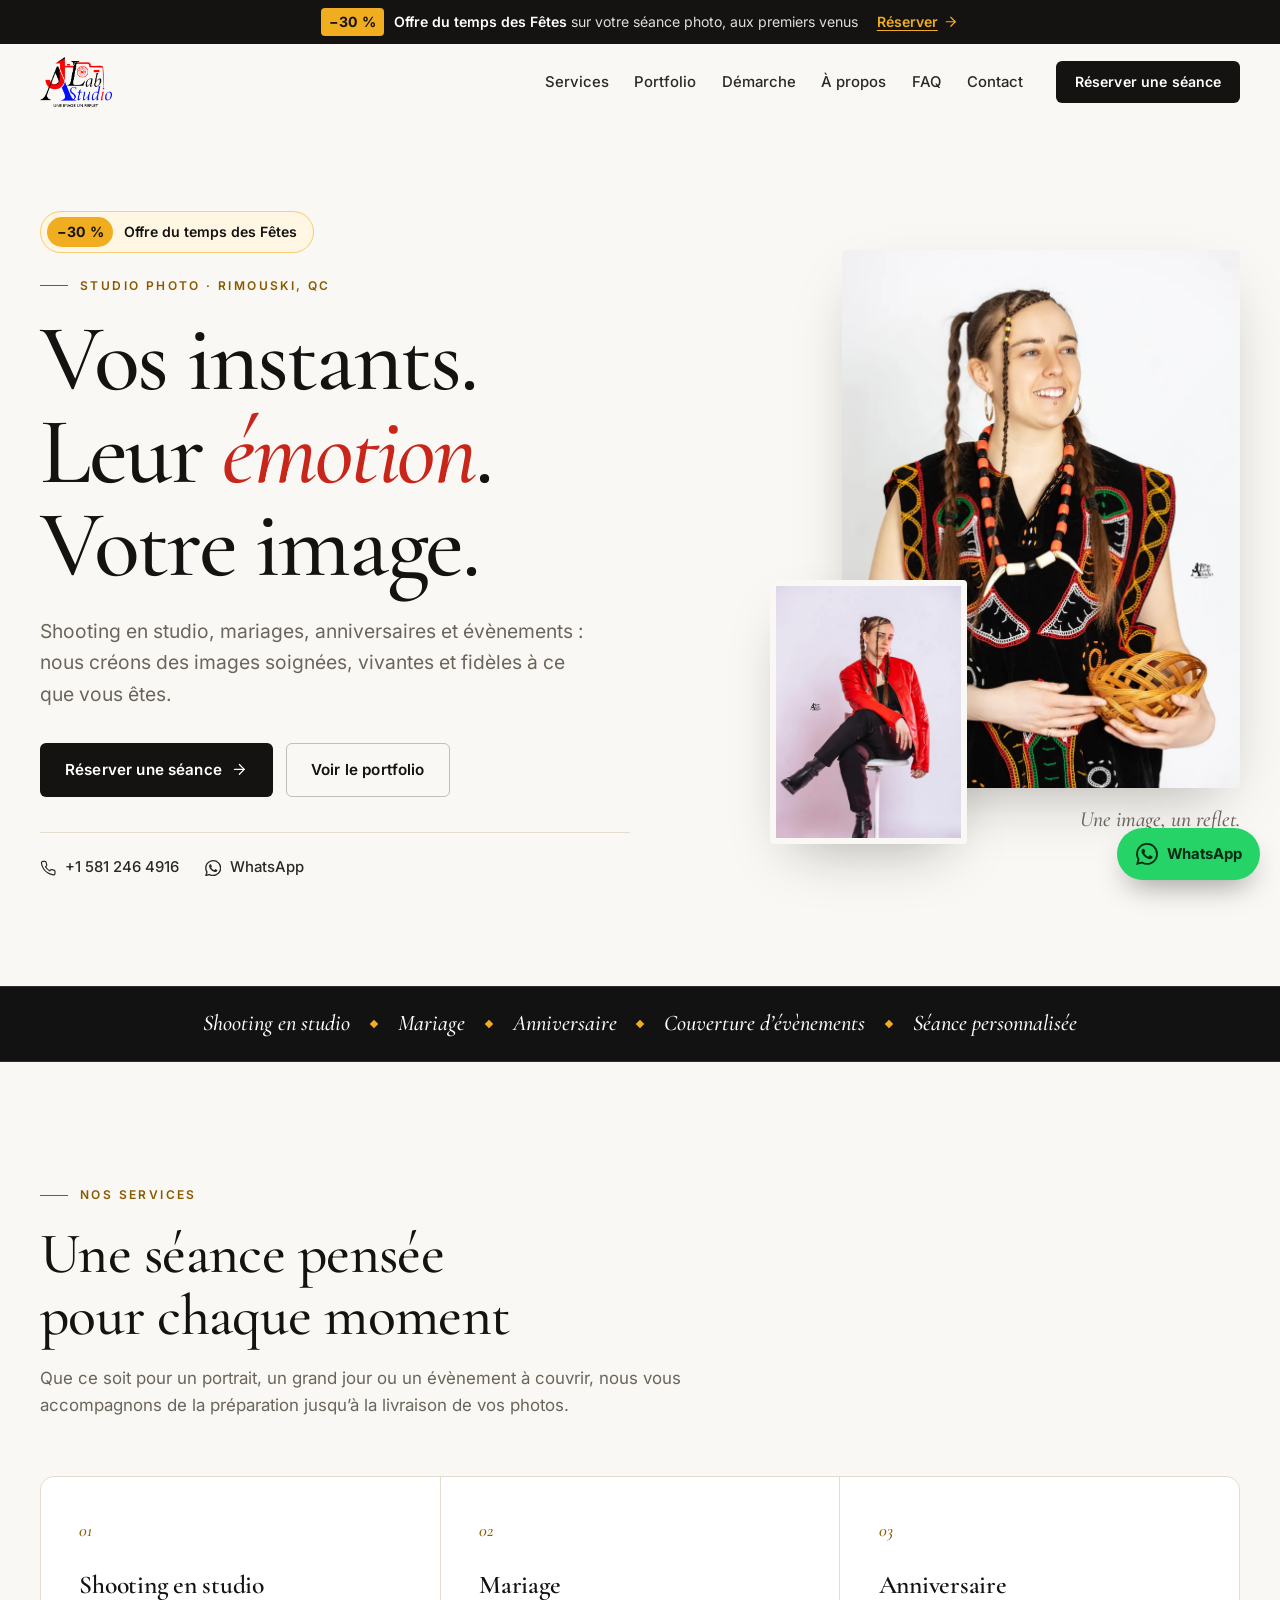
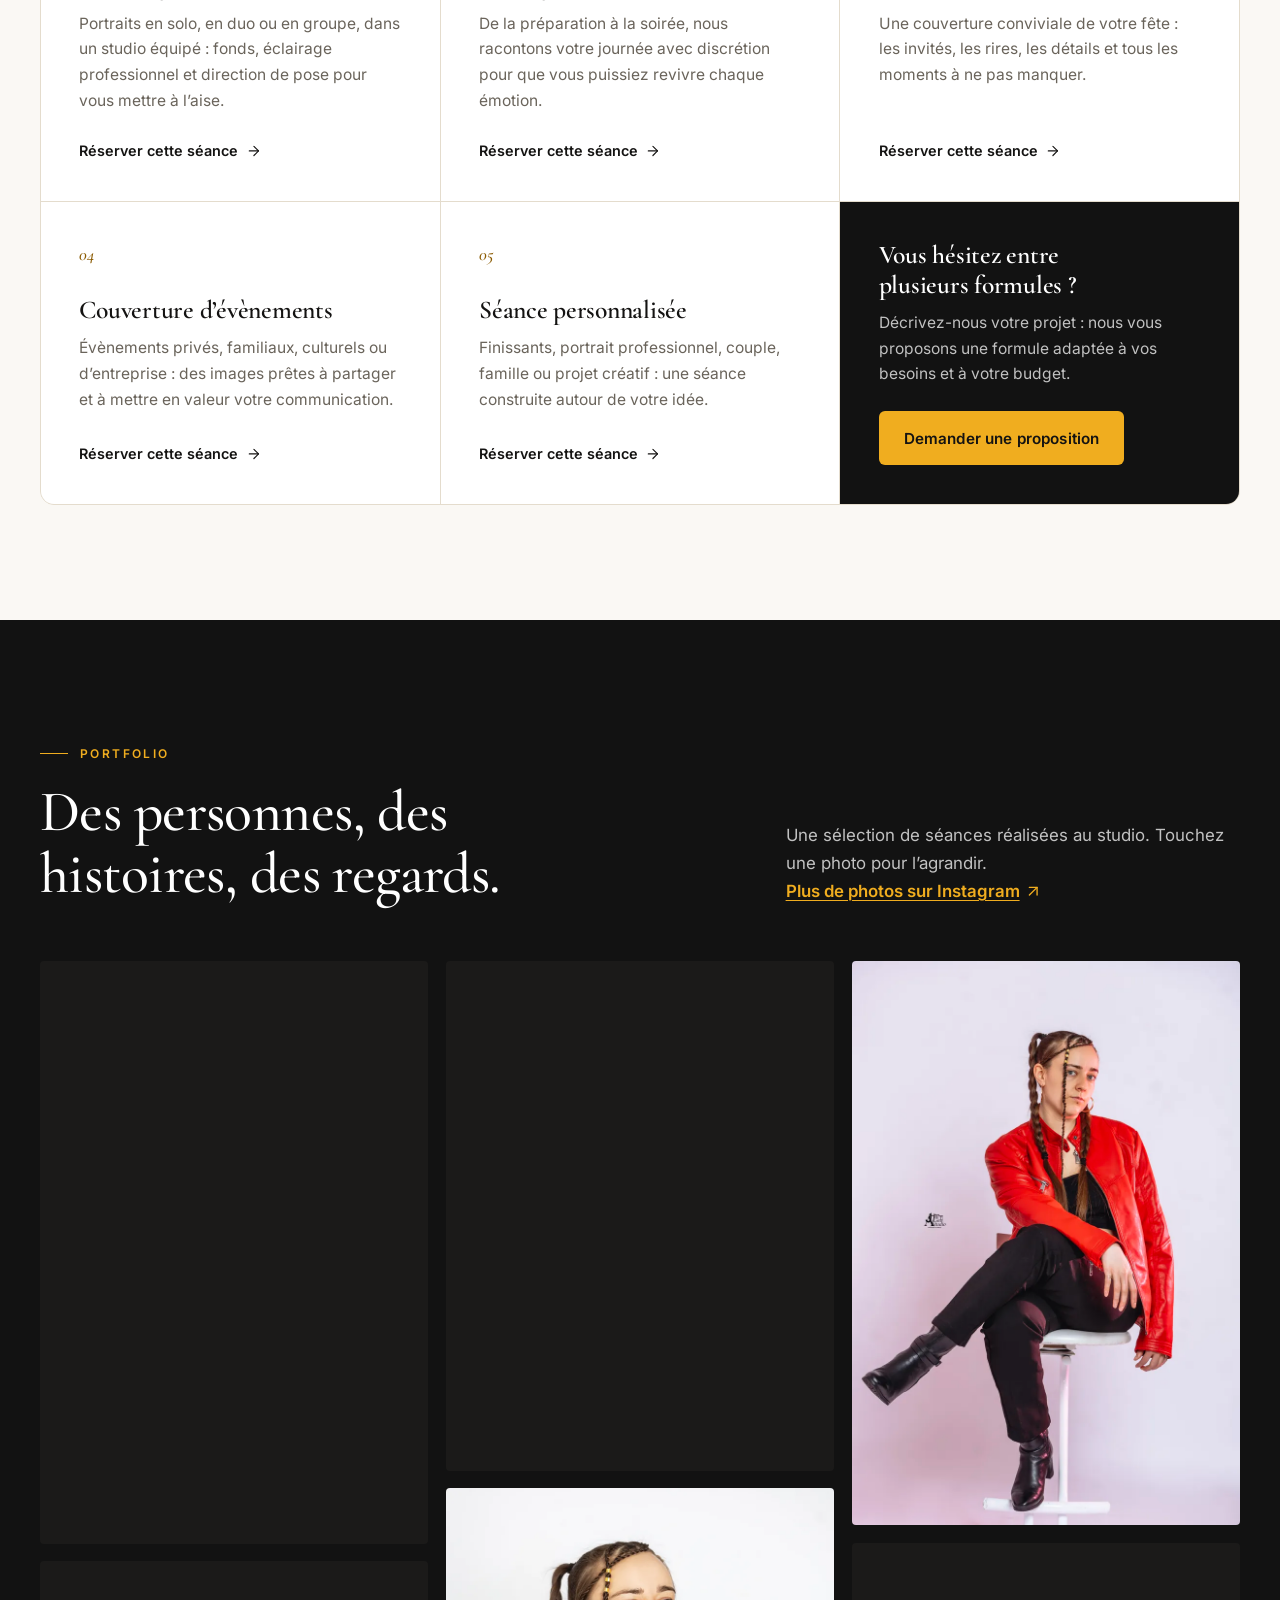
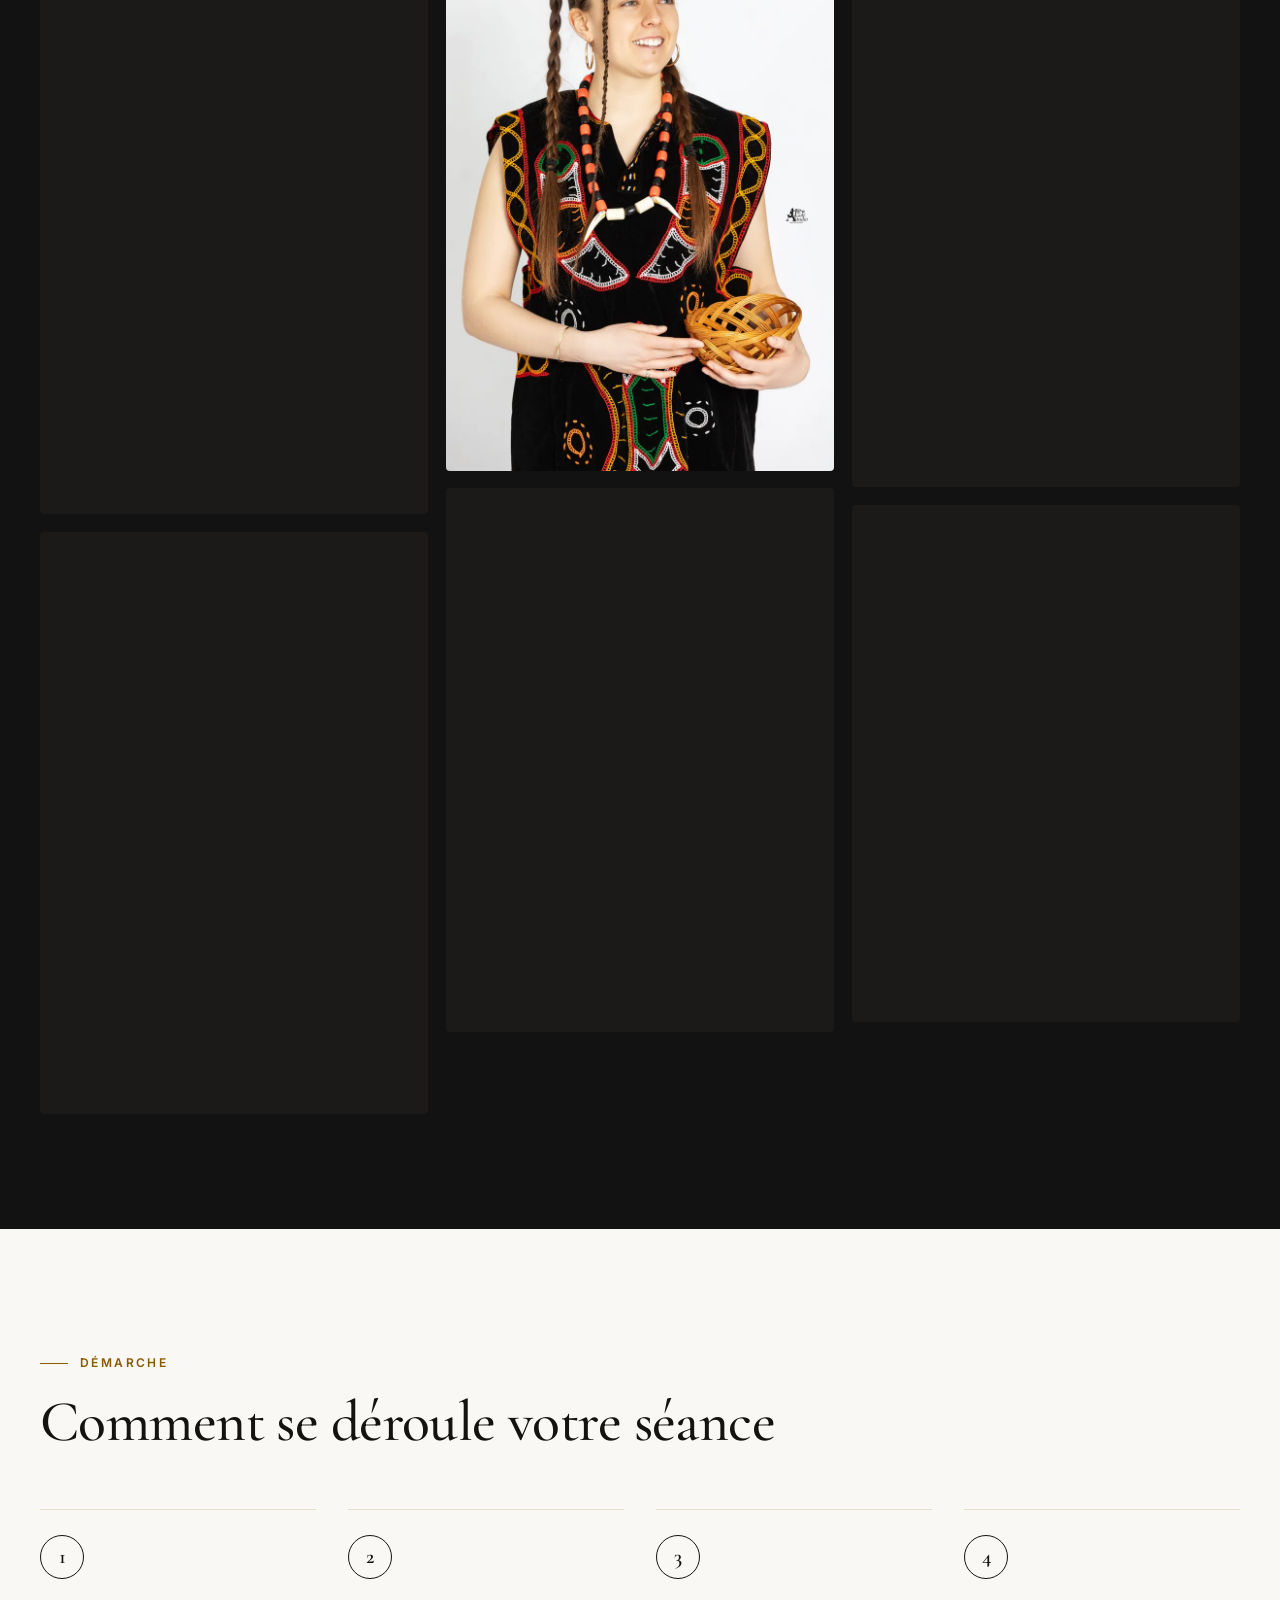
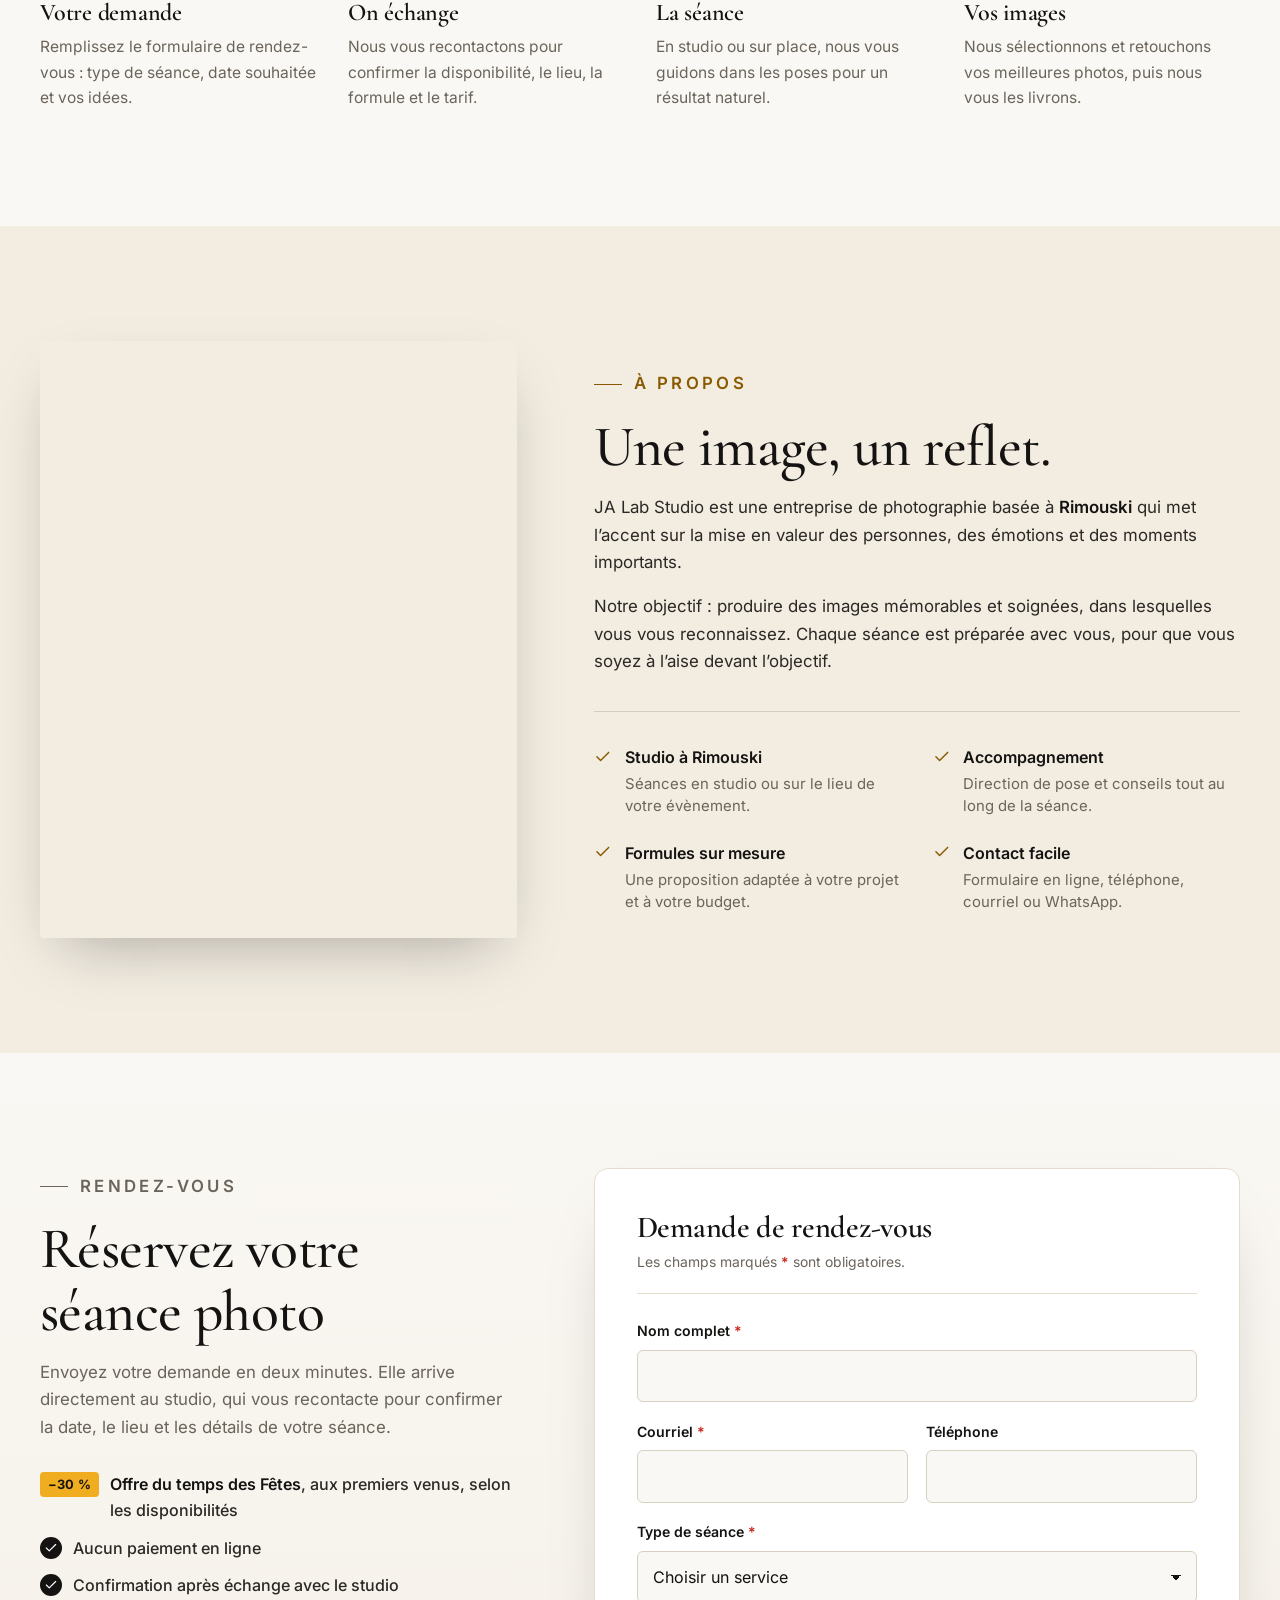
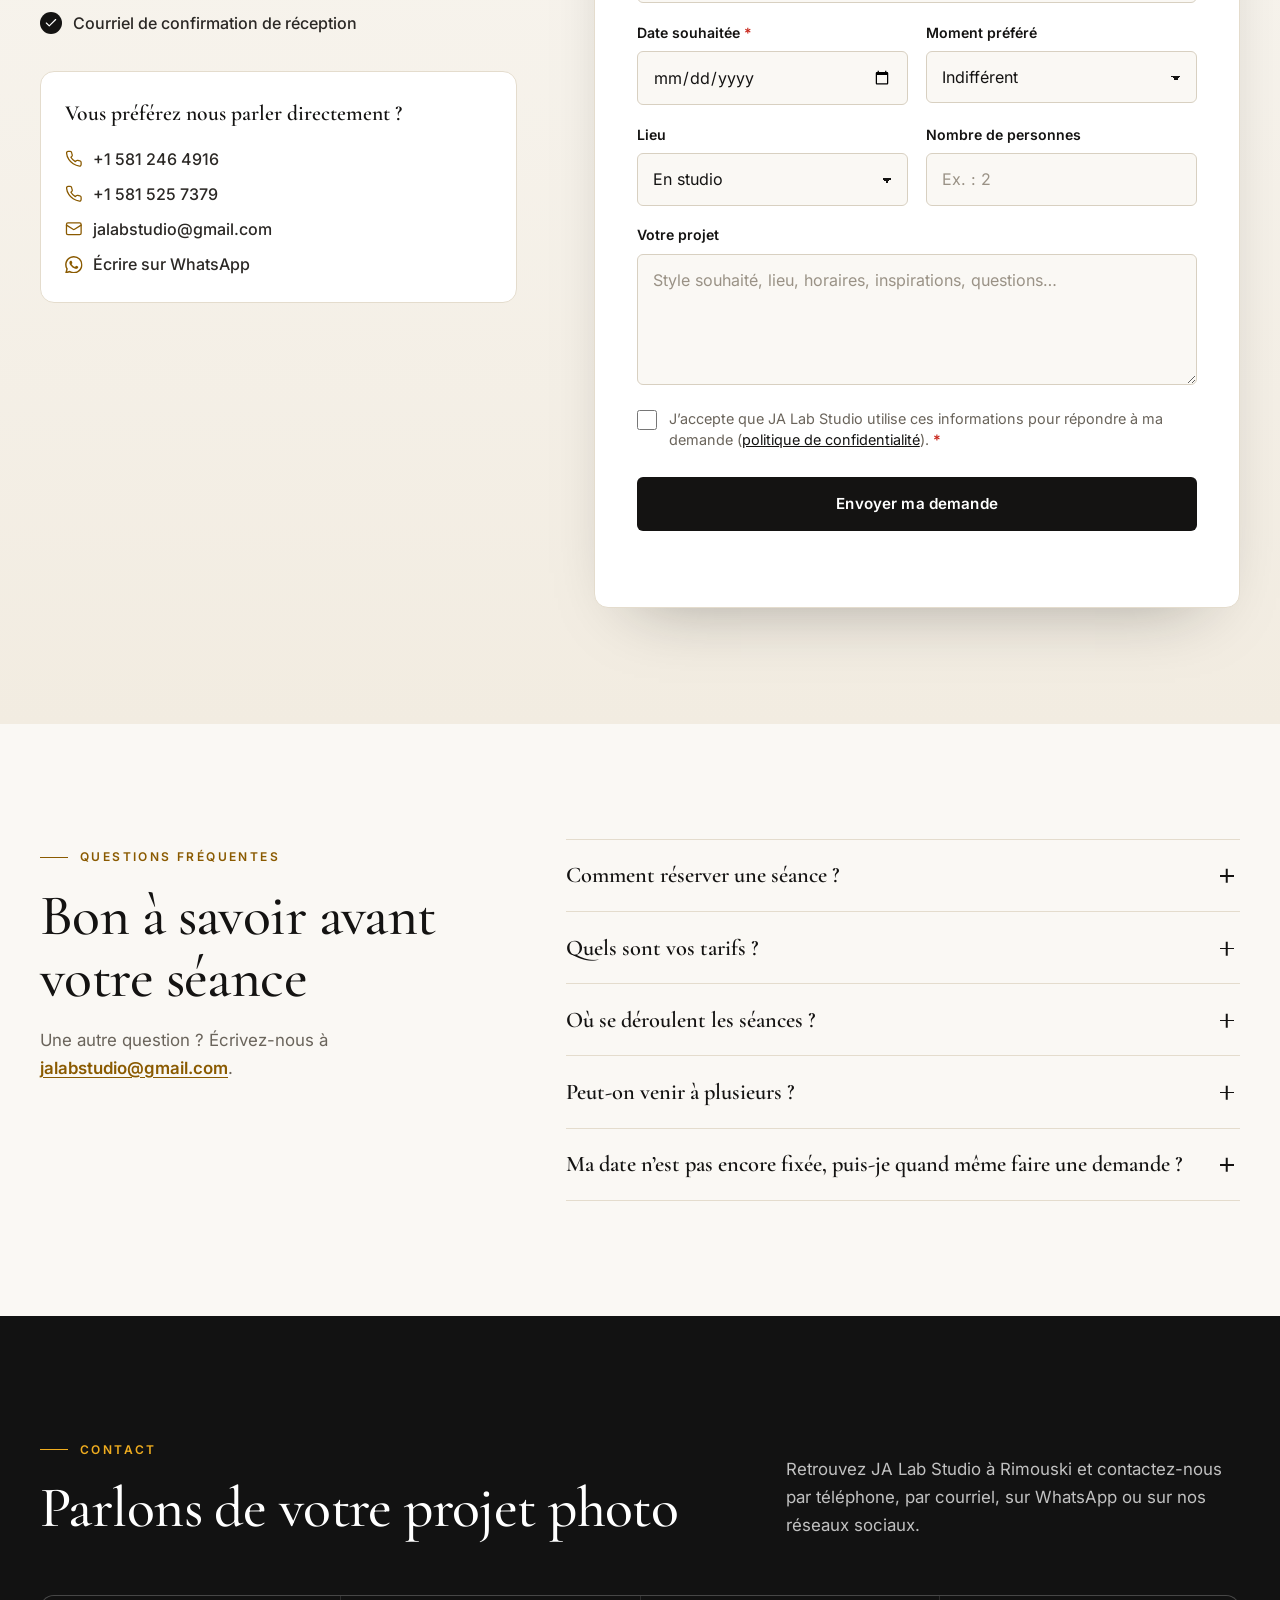
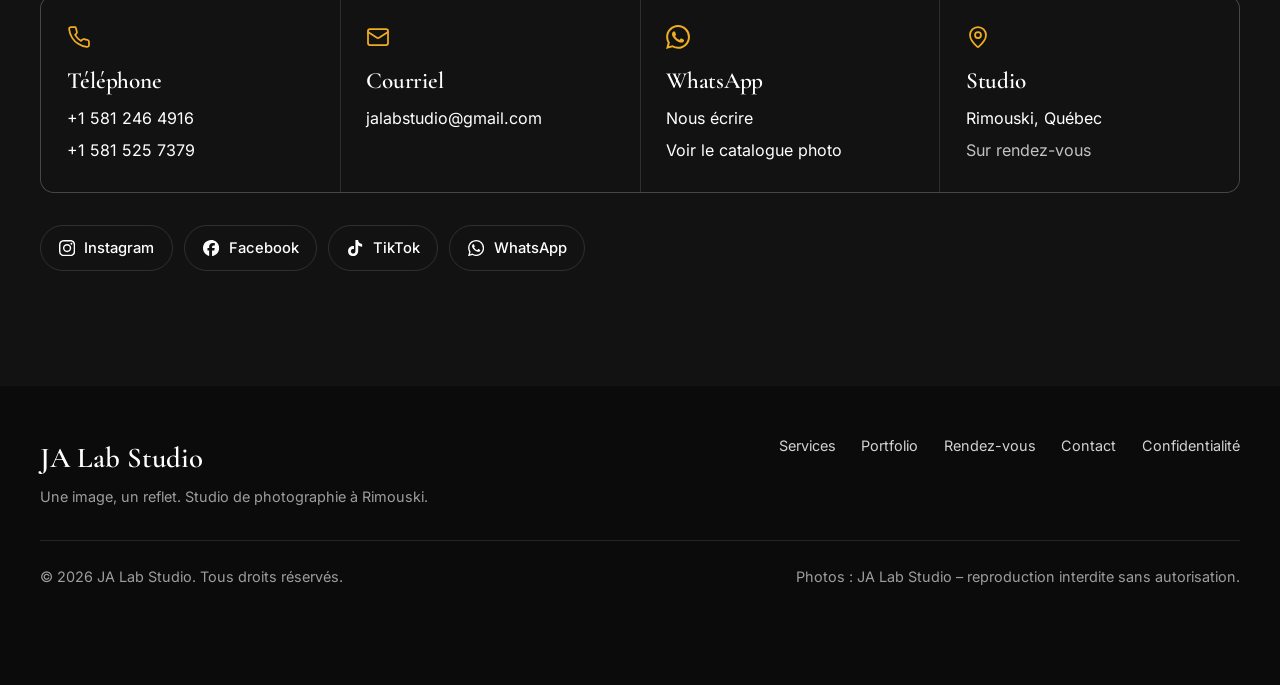
==== commit 9a13beff: "Ajouter la promotion -30 % du temps des Fêtes Co-Authored-By: Claude Opus 5.5 <noreply@anthropic.com" ====
--- a/index.html
+++ b/index.html
@@ -7,7 +7,7 @@
   <meta name="referrer" content="strict-origin-when-cross-origin">
   <title>JA Lab Studio | Photographe à Rimouski – Studio, mariage, évènements</title>
   <meta name="description" content="Studio de photographie à Rimouski : shooting en studio, mariages, anniversaires et couverture d’évènements. Réservez votre séance photo en ligne.">
-  <link rel="canonical" href="https://jalabstudio.com/">
+  <link rel="canonical" href="https://www.jalabstudio.com/">
   <meta name="theme-color" content="#faf8f4">
 
   <meta property="og:type" content="website">
@@ -15,8 +15,8 @@
   <meta property="og:site_name" content="JA Lab Studio">
   <meta property="og:title" content="JA Lab Studio | Photographe à Rimouski">
   <meta property="og:description" content="Shooting en studio, mariages, anniversaires et évènements à Rimouski. Une image, un reflet.">
-  <meta property="og:url" content="https://jalabstudio.com/">
-  <meta property="og:image" content="https://jalabstudio.com/assets/og-image.jpg">
+  <meta property="og:url" content="https://www.jalabstudio.com/">
+  <meta property="og:image" content="https://www.jalabstudio.com/assets/og-image.jpg">
   <meta property="og:image:width" content="1200">
   <meta property="og:image:height" content="630">
   <meta name="twitter:card" content="summary_large_image">
@@ -27,7 +27,7 @@
 
   <link rel="preload" href="assets/fonts/cormorant-garamond-latin-500-normal.woff2" as="font" type="font/woff2" crossorigin>
   <link rel="preload" href="assets/fonts/inter-latin-wght.woff2" as="font" type="font/woff2" crossorigin>
-  <link rel="stylesheet" href="styles.css?v=20261107">
+  <link rel="stylesheet" href="styles.css?v=20261107c">
   <noscript><link rel="stylesheet" href="noscript.css?v=20261107"></noscript>
 
   <script type="application/ld+json">
@@ -37,9 +37,9 @@
     "name": "JA Lab Studio",
     "slogan": "Une image, un reflet",
     "description": "Studio de photographie à Rimouski : shooting en studio, mariages, anniversaires et couverture d’évènements.",
-    "url": "https://jalabstudio.com/",
-    "logo": "https://jalabstudio.com/assets/logo-ja-lab-studio.webp",
-    "image": "https://jalabstudio.com/assets/og-image.jpg",
+    "url": "https://www.jalabstudio.com/",
+    "logo": "https://www.jalabstudio.com/assets/logo-ja-lab-studio.webp",
+    "image": "https://www.jalabstudio.com/assets/og-image.jpg",
     "telephone": ["+1-581-246-4916", "+1-581-525-7379"],
     "email": "jalabstudio@gmail.com",
     "address": {
@@ -77,6 +77,15 @@
     <symbol id="i-next" viewBox="0 0 24 24"><path fill="none" stroke="currentColor" stroke-width="1.75" stroke-linecap="round" stroke-linejoin="round" d="m9 18 6-6-6-6"/></symbol>
     <symbol id="i-copy" viewBox="0 0 24 24"><g fill="none" stroke="currentColor" stroke-width="1.75" stroke-linecap="round" stroke-linejoin="round"><rect width="14" height="14" x="8" y="8" rx="2"/><path d="M4 16c-1.1 0-2-.9-2-2V4c0-1.1.9-2 2-2h10c1.1 0 2 .9 2 2"/></g></symbol>
   </svg>
+
+  <!-- PROMO TEMPS DES FÊTES : supprimer ce bloc (et les deux autres marqués « PROMO ») pour retirer l'offre -->
+  <div class="promo-bar">
+    <div class="container promo-bar-inner">
+      <p><span class="promo-bar-tag">−30&nbsp;%</span> <strong>Offre du temps des Fêtes</strong><span class="promo-bar-extra"> sur votre séance photo, aux premiers venus</span></p>
+      <a href="#reservation">Réserver <svg class="icon" aria-hidden="true"><use href="#i-arrow"/></svg></a>
+    </div>
+  </div>
+  <!-- FIN PROMO -->
 
   <header class="site-header">
     <div class="container header-inner">
@@ -104,6 +113,9 @@
     <section id="accueil" class="hero">
       <div class="container hero-grid">
         <div class="hero-copy">
+          <!-- PROMO TEMPS DES FÊTES -->
+          <a class="promo-pill" href="#reservation"><span class="promo-pill-tag">−30&nbsp;%</span><span>Offre du temps des Fêtes</span></a>
+          <!-- FIN PROMO -->
           <p class="eyebrow">Studio photo · Rimouski, QC</p>
           <h1>Vos instants.<br>Leur <em>émotion</em>.<br>Votre image.</h1>
           <p class="lead">
@@ -306,6 +318,9 @@
             confirmer la date, le lieu et les détails de votre séance.
           </p>
           <ul class="booking-steps">
+            <!-- PROMO TEMPS DES FÊTES -->
+            <li class="promo-item"><span class="promo-item-tag">−30&nbsp;%</span><span><strong>Offre du temps des Fêtes</strong>, aux premiers venus, selon les disponibilités</span></li>
+            <!-- FIN PROMO -->
             <li><svg class="icon" aria-hidden="true"><use href="#i-check"/></svg>Aucun paiement en ligne</li>
             <li><svg class="icon" aria-hidden="true"><use href="#i-check"/></svg>Confirmation après échange avec le studio</li>
             <li><svg class="icon" aria-hidden="true"><use href="#i-check"/></svg>Courriel de confirmation de réception</li>
@@ -324,7 +339,7 @@
             <!-- Réglages FormSubmit : la demande est envoyée par courriel à jalabstudio@gmail.com -->
             <input type="hidden" name="_subject" value="Nouvelle demande de rendez-vous – JA Lab Studio">
             <input type="hidden" name="_template" value="table">
-            <input type="hidden" name="_next" value="https://jalabstudio.com/merci.html">
+            <input type="hidden" name="_next" value="https://www.jalabstudio.com/merci.html">
             <input type="hidden" name="_autoresponse" value="Bonjour, merci pour votre demande de rendez-vous auprès de JA Lab Studio ! Nous l’avons bien reçue et nous vous recontactons dans les meilleurs délais pour confirmer la date et les détails de votre séance. Pour toute question : +1 581 246 4916 / +1 581 525 7379 ou WhatsApp. – JA Lab Studio, Une image un reflet">
             <div class="hp" aria-hidden="true">
               <label>Ne pas remplir ce champ <input type="text" name="_honey" tabindex="-1" autocomplete="off"></label>
@@ -540,6 +555,6 @@
     <button type="button" class="lightbox-btn lightbox-next" id="lightboxNext" aria-label="Photo suivante"><svg class="icon" aria-hidden="true"><use href="#i-next"/></svg></button>
   </dialog>
 
-  <script src="script.js?v=20261107" defer></script>
+  <script src="script.js?v=20261107b" defer></script>
 </body>
 </html>
--- a/styles.css
+++ b/styles.css
@@ -934,6 +934,67 @@
 .simple-header .header-inner { min-height: 72px; }
 .back-link { display: inline-flex; align-items: center; gap: 0.4rem; font-weight: 600; text-decoration: none; font-size: 0.93rem; }
 .back-link:hover { text-decoration: underline; text-underline-offset: 3px; }
+
+/* ---------- Promotion du temps des Fêtes ---------- */
+.promo-bar {
+  background: var(--ink);
+  color: rgba(255, 255, 255, 0.86);
+  font-size: 0.88rem;
+}
+.promo-bar-inner {
+  display: flex;
+  flex-wrap: wrap;
+  align-items: center;
+  justify-content: center;
+  gap: 0.35rem 1.2rem;
+  min-height: 44px;
+  padding: 0.5rem 0;
+  text-align: center;
+}
+.promo-bar p { margin: 0; }
+.promo-bar strong { color: #fff; }
+.promo-bar-tag,
+.promo-pill-tag,
+.promo-item-tag {
+  display: inline-block;
+  padding: 0.12rem 0.5rem;
+  border-radius: 4px;
+  background: var(--gold);
+  color: var(--ink);
+  font-weight: 700;
+  letter-spacing: 0.01em;
+  white-space: nowrap;
+}
+.promo-bar-tag { margin-right: 0.35rem; }
+.promo-bar a {
+  display: inline-flex;
+  align-items: center;
+  gap: 0.35rem;
+  color: var(--gold);
+  font-weight: 600;
+  text-decoration: underline;
+  text-underline-offset: 3px;
+}
+.promo-pill {
+  display: inline-flex;
+  align-items: center;
+  gap: 0.7rem;
+  margin-bottom: 1.4rem;
+  padding: 0.35rem 1rem 0.35rem 0.4rem;
+  border: 1px solid rgba(240, 173, 31, 0.55);
+  border-radius: 999px;
+  background: #fff7e3;
+  color: var(--ink);
+  font-size: 0.88rem;
+  font-weight: 600;
+  text-decoration: none;
+  transition: border-color 0.2s ease, background-color 0.2s ease;
+}
+.promo-pill:hover { border-color: var(--gold-deep); background: #fff1cf; }
+.promo-pill-tag { border-radius: 999px; padding: 0.2rem 0.6rem; }
+.hero-copy .promo-pill + .eyebrow { display: flex; }
+.booking-steps .promo-item { align-items: flex-start; gap: 0.7rem; }
+.promo-item-tag { flex: none; font-size: 0.8rem; margin-top: 0.1rem; }
 
 /* =========================================================
    Responsive
@@ -1003,6 +1064,10 @@
   .contact-grid { grid-template-columns: 1fr; }
   .faq-list summary { font-size: 1.25rem; }
   .footer-bottom { flex-direction: column; }
+  .promo-bar { font-size: 0.82rem; }
+  .promo-bar-inner { flex-wrap: nowrap; gap: 0.8rem; min-height: 40px; }
+  .promo-bar-extra { display: none; }
+  .promo-bar-tag { margin-right: 0.2rem; }
   .whatsapp-float { right: 14px; bottom: 14px; padding: 0; width: 56px; justify-content: center; }
   .whatsapp-float span { position: absolute; width: 1px; height: 1px; overflow: hidden; clip: rect(0 0 0 0); white-space: nowrap; }
   .lightbox-figure { padding: 4.5rem 0.75rem 5.5rem; }
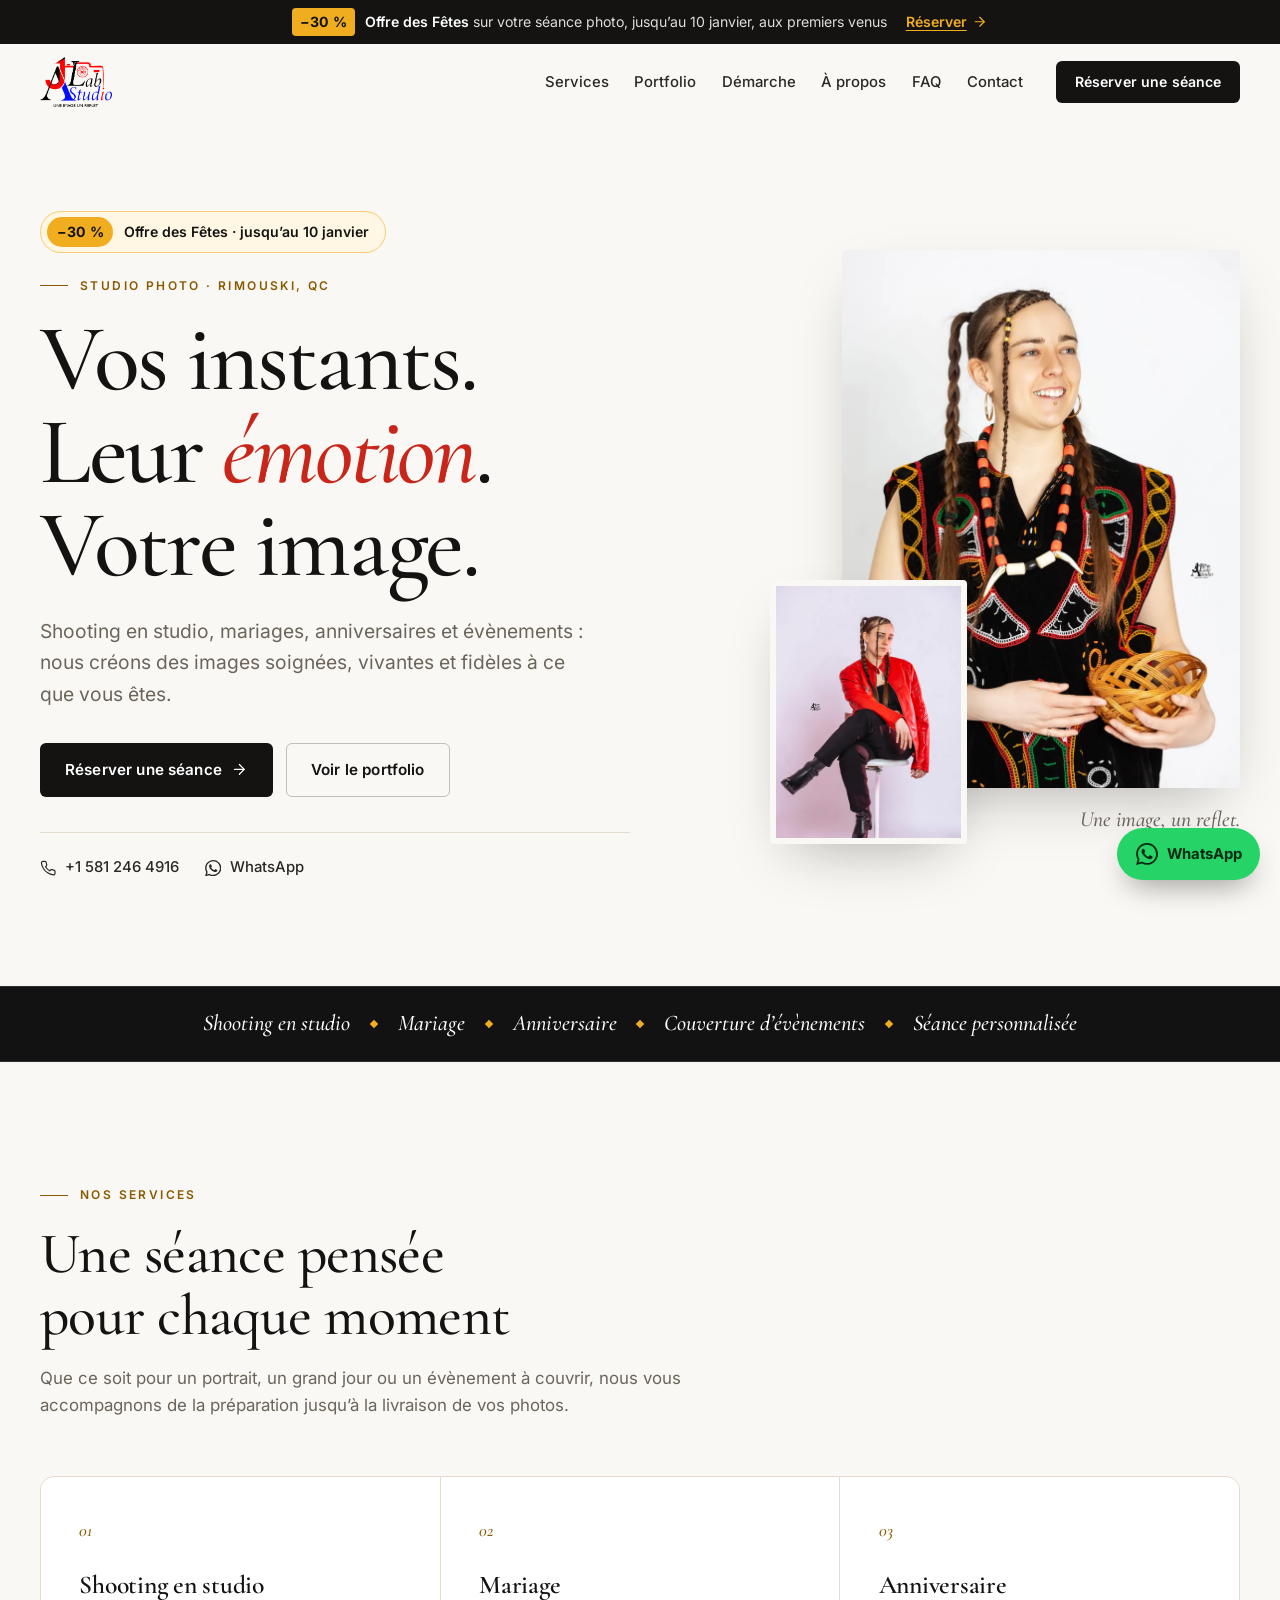
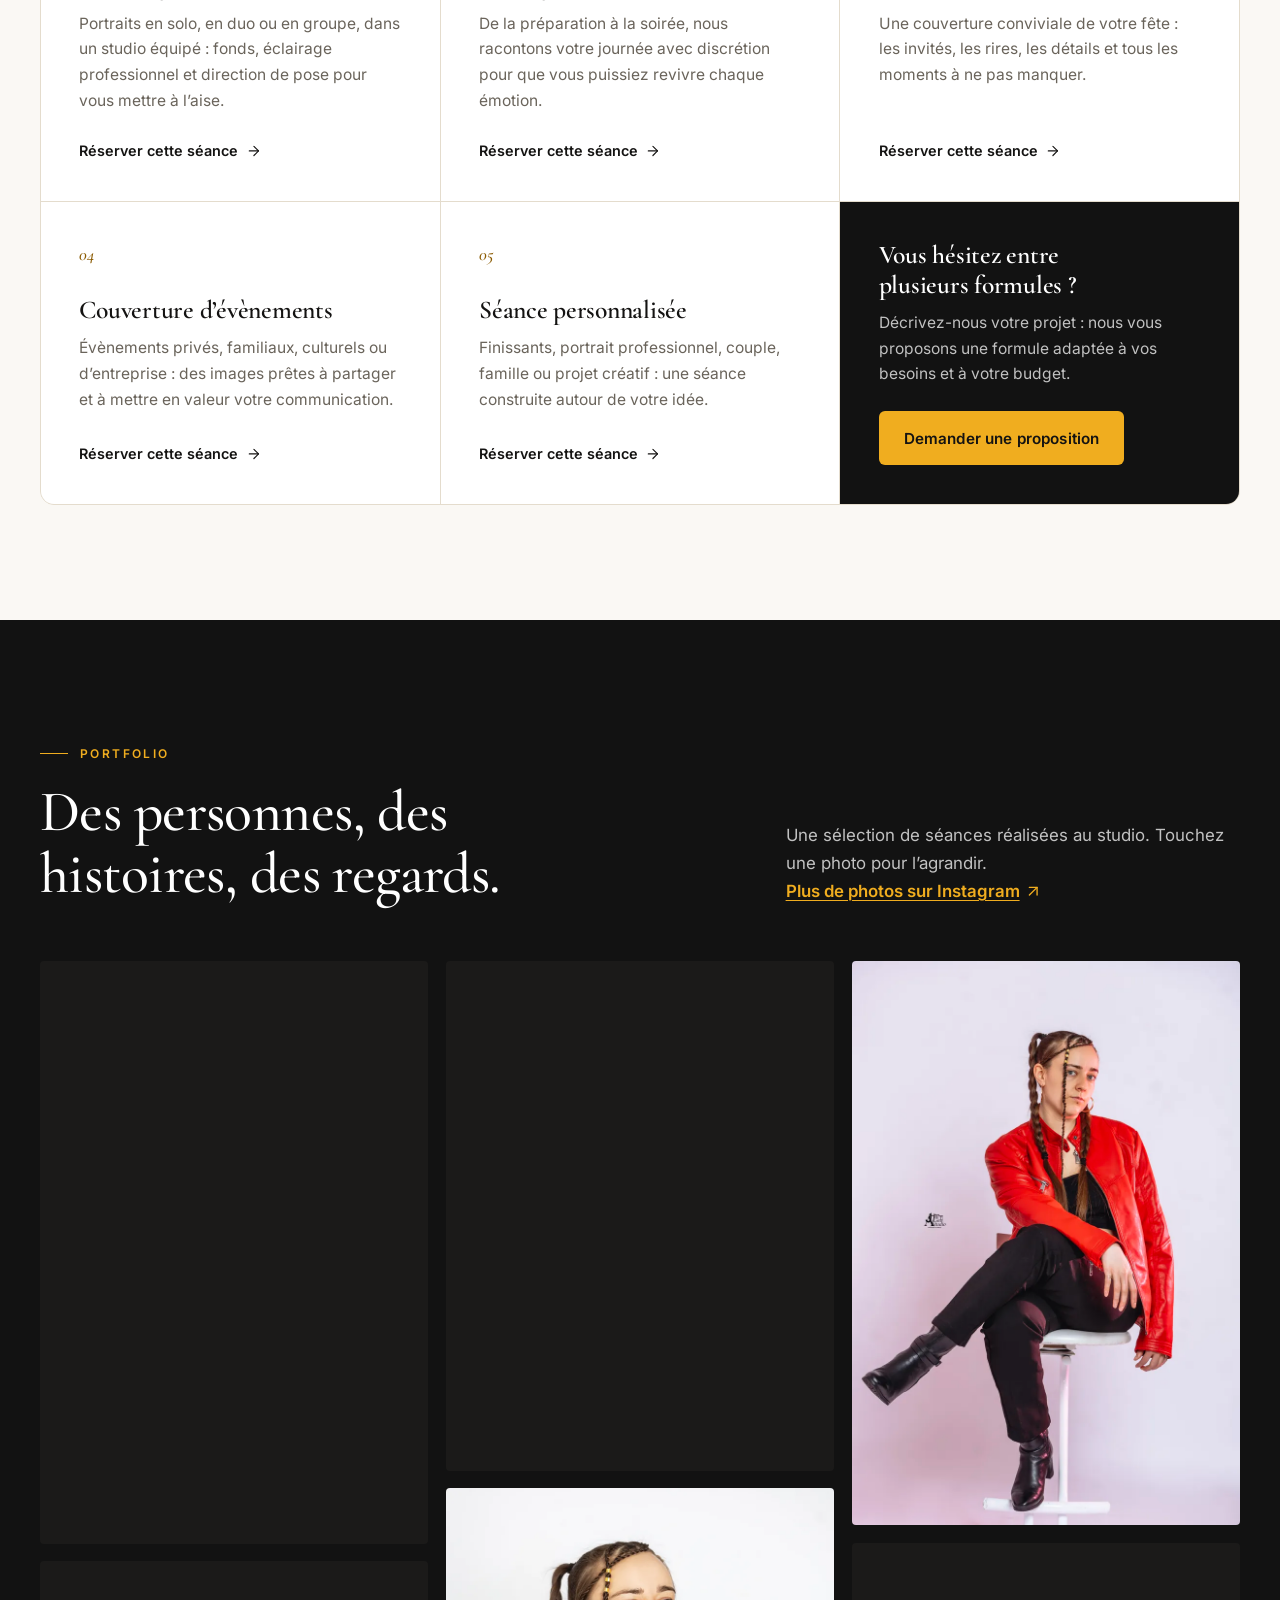
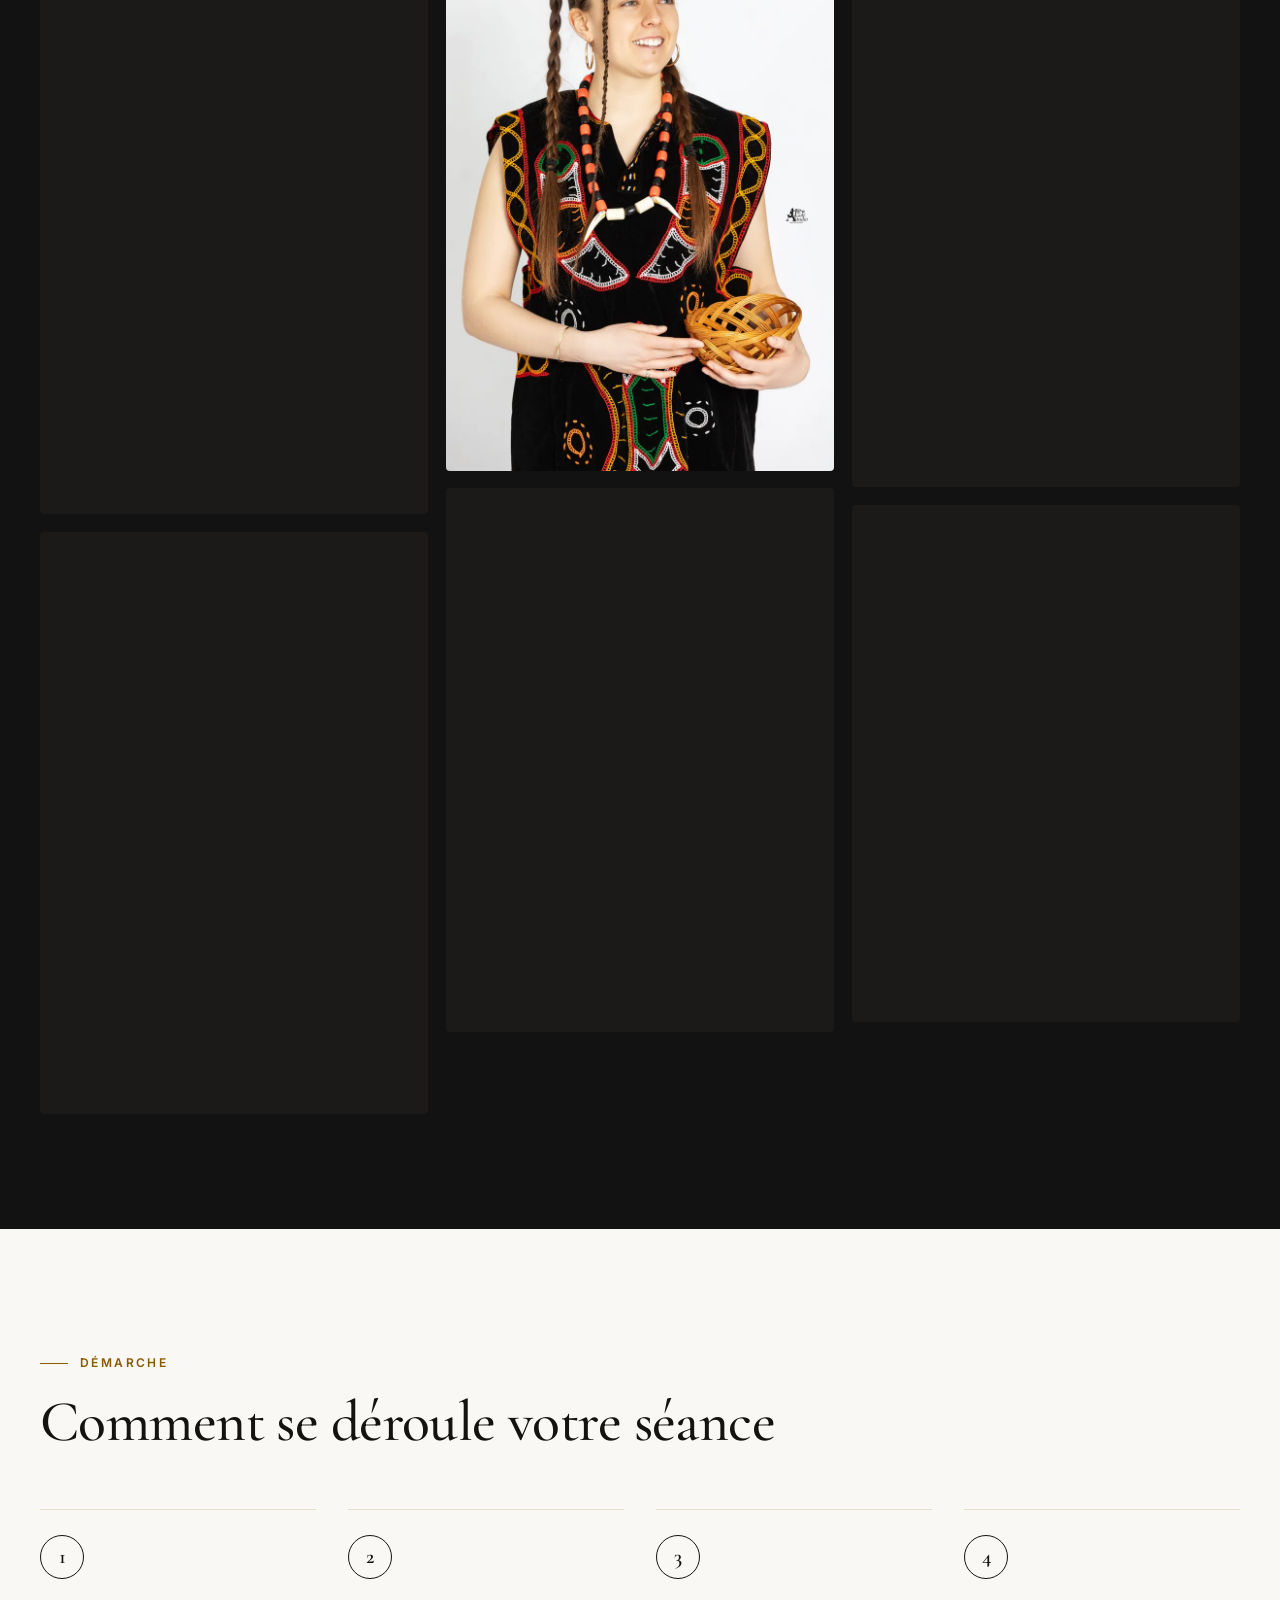
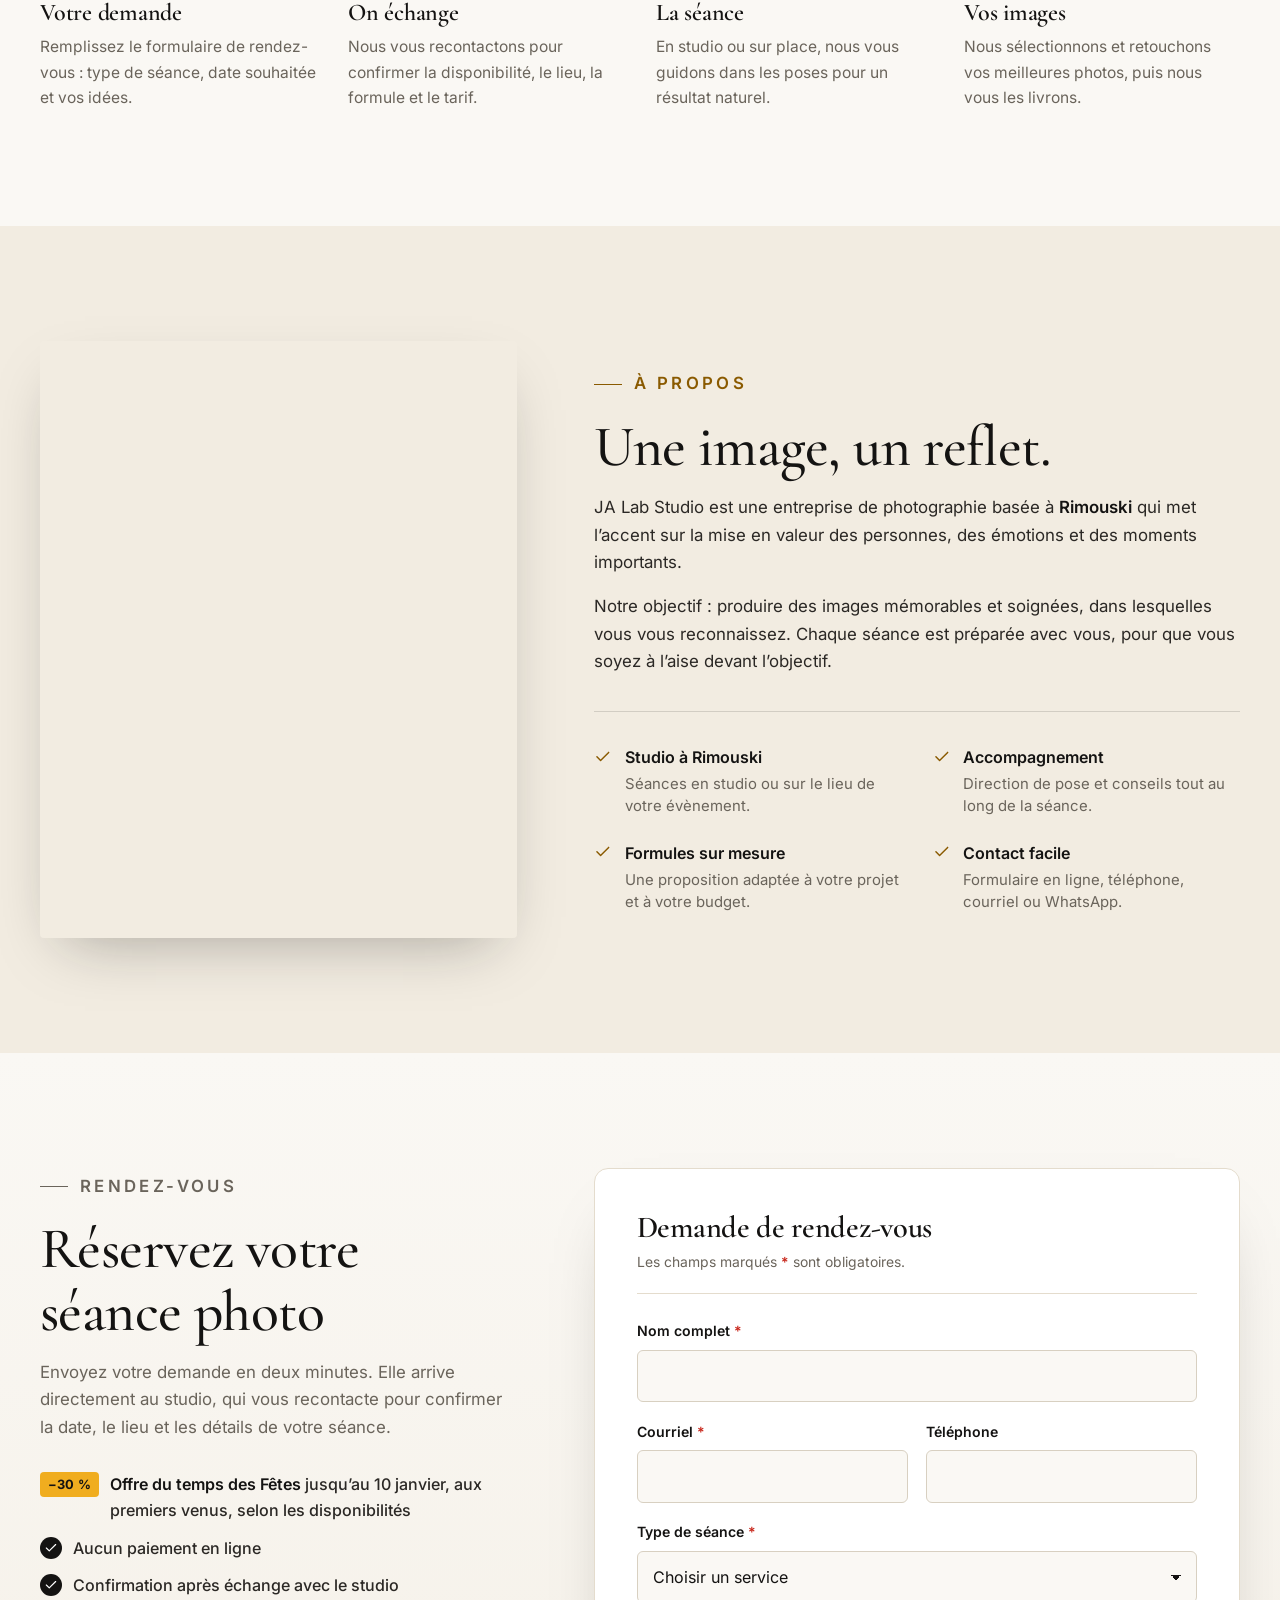
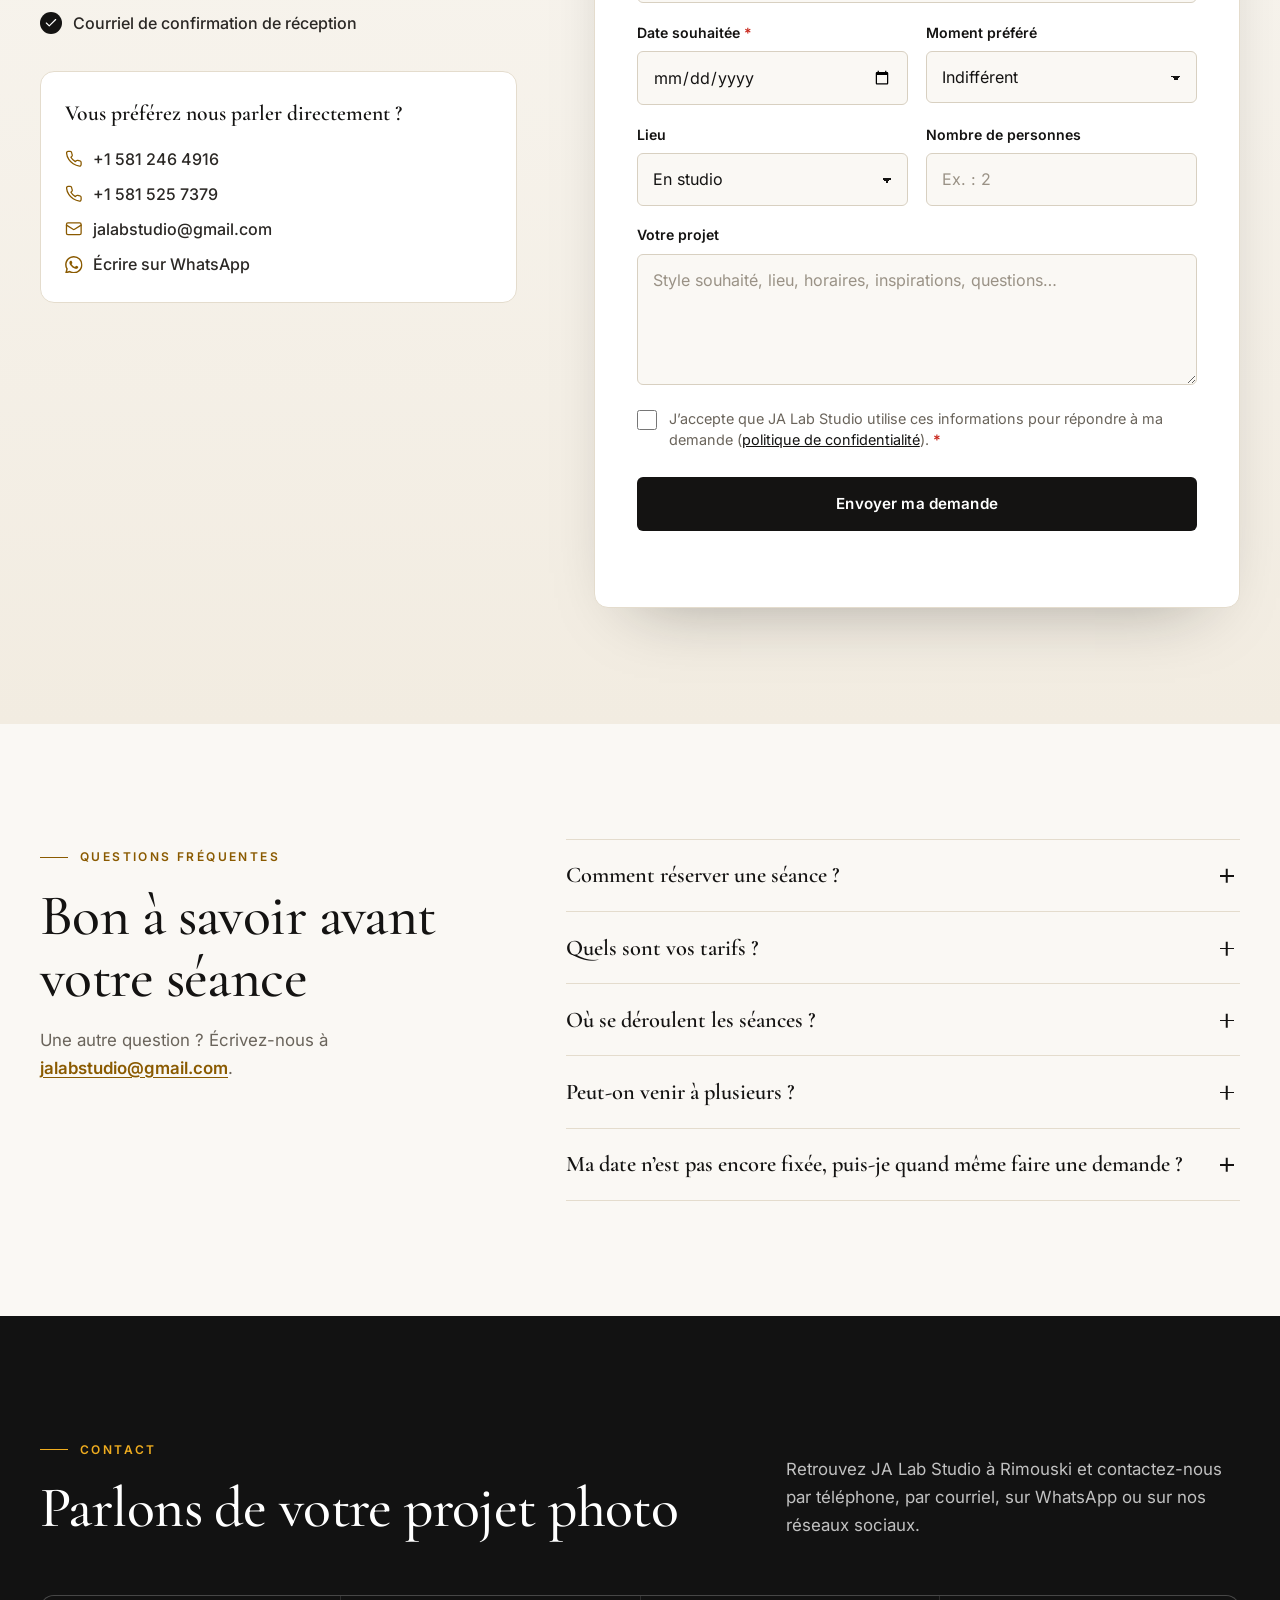
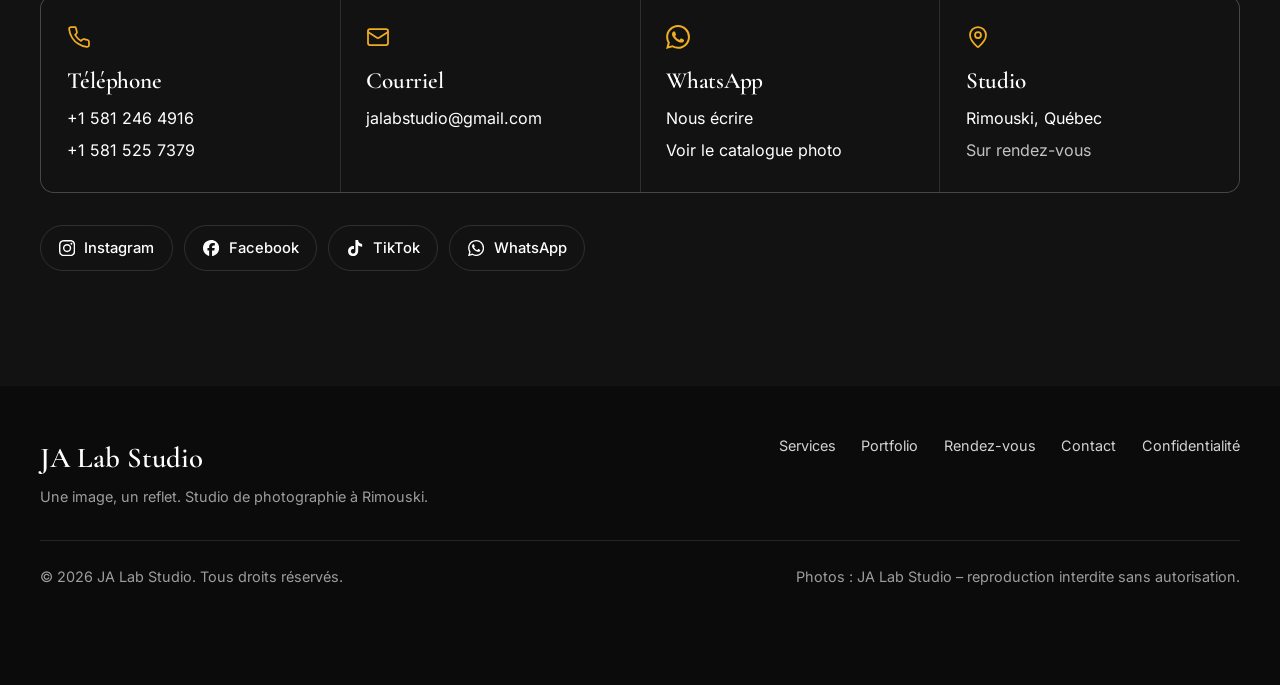
==== commit 5c762775: "Afficher la promotion des Fêtes jusqu'au 10 janvier puis la masquer automatiquement Co-Authored-By: " ====
--- a/index.html
+++ b/index.html
@@ -27,7 +27,7 @@
 
   <link rel="preload" href="assets/fonts/cormorant-garamond-latin-500-normal.woff2" as="font" type="font/woff2" crossorigin>
   <link rel="preload" href="assets/fonts/inter-latin-wght.woff2" as="font" type="font/woff2" crossorigin>
-  <link rel="stylesheet" href="styles.css?v=20261107c">
+  <link rel="stylesheet" href="styles.css?v=20261107d">
   <noscript><link rel="stylesheet" href="noscript.css?v=20261107"></noscript>
 
   <script type="application/ld+json">
@@ -79,9 +79,9 @@
   </svg>
 
   <!-- PROMO TEMPS DES FÊTES : supprimer ce bloc (et les deux autres marqués « PROMO ») pour retirer l'offre -->
-  <div class="promo-bar">
+  <div class="promo-bar" data-promo>
     <div class="container promo-bar-inner">
-      <p><span class="promo-bar-tag">−30&nbsp;%</span> <strong>Offre du temps des Fêtes</strong><span class="promo-bar-extra"> sur votre séance photo, aux premiers venus</span></p>
+      <p><span class="promo-bar-tag">−30&nbsp;%</span> <strong>Offre des Fêtes</strong><span class="promo-bar-extra"> sur votre séance photo,</span> jusqu’au 10&nbsp;janvier<span class="promo-bar-extra">, aux premiers venus</span></p>
       <a href="#reservation">Réserver <svg class="icon" aria-hidden="true"><use href="#i-arrow"/></svg></a>
     </div>
   </div>
@@ -114,7 +114,7 @@
       <div class="container hero-grid">
         <div class="hero-copy">
           <!-- PROMO TEMPS DES FÊTES -->
-          <a class="promo-pill" href="#reservation"><span class="promo-pill-tag">−30&nbsp;%</span><span>Offre du temps des Fêtes</span></a>
+          <a class="promo-pill" href="#reservation" data-promo><span class="promo-pill-tag">−30&nbsp;%</span><span>Offre des Fêtes · jusqu’au 10&nbsp;janvier</span></a>
           <!-- FIN PROMO -->
           <p class="eyebrow">Studio photo · Rimouski, QC</p>
           <h1>Vos instants.<br>Leur <em>émotion</em>.<br>Votre image.</h1>
@@ -319,7 +319,7 @@
           </p>
           <ul class="booking-steps">
             <!-- PROMO TEMPS DES FÊTES -->
-            <li class="promo-item"><span class="promo-item-tag">−30&nbsp;%</span><span><strong>Offre du temps des Fêtes</strong>, aux premiers venus, selon les disponibilités</span></li>
+            <li class="promo-item" data-promo><span class="promo-item-tag">−30&nbsp;%</span><span><strong>Offre du temps des Fêtes</strong> jusqu’au 10&nbsp;janvier, aux premiers venus, selon les disponibilités</span></li>
             <!-- FIN PROMO -->
             <li><svg class="icon" aria-hidden="true"><use href="#i-check"/></svg>Aucun paiement en ligne</li>
             <li><svg class="icon" aria-hidden="true"><use href="#i-check"/></svg>Confirmation après échange avec le studio</li>
@@ -555,6 +555,6 @@
     <button type="button" class="lightbox-btn lightbox-next" id="lightboxNext" aria-label="Photo suivante"><svg class="icon" aria-hidden="true"><use href="#i-next"/></svg></button>
   </dialog>
 
-  <script src="script.js?v=20261107b" defer></script>
+  <script src="script.js?v=20261107d" defer></script>
 </body>
 </html>
--- a/styles.css
+++ b/styles.css
@@ -1066,7 +1066,8 @@
   .footer-bottom { flex-direction: column; }
   .promo-bar { font-size: 0.82rem; }
   .promo-bar-inner { flex-wrap: nowrap; gap: 0.8rem; min-height: 40px; }
-  .promo-bar-extra { display: none; }
+  .promo-bar-extra,
+  .promo-bar a { display: none; }
   .promo-bar-tag { margin-right: 0.2rem; }
   .whatsapp-float { right: 14px; bottom: 14px; padding: 0; width: 56px; justify-content: center; }
   .whatsapp-float span { position: absolute; width: 1px; height: 1px; overflow: hidden; clip: rect(0 0 0 0); white-space: nowrap; }
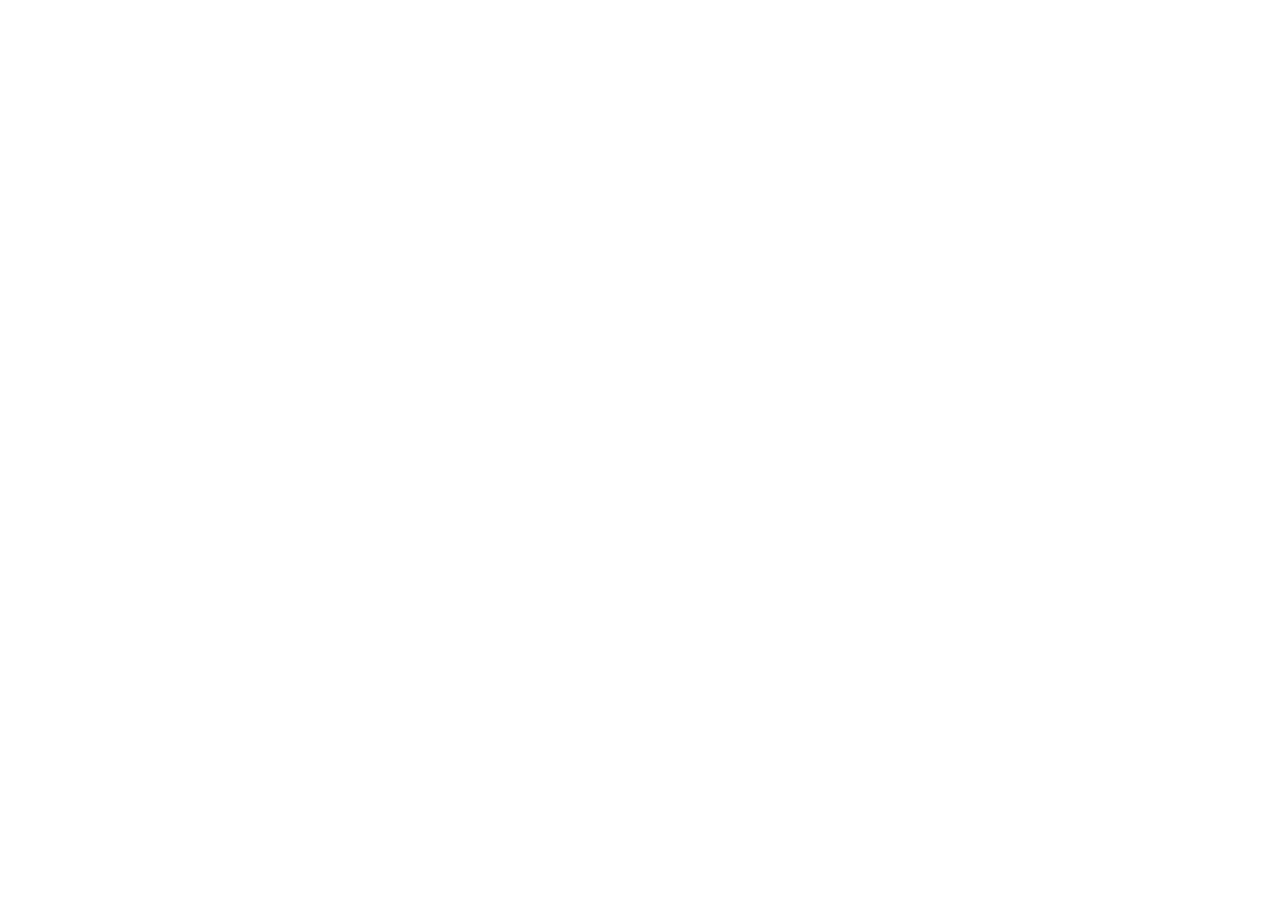
==== commit c241564d: "Désactiver ce dépôt : redirection vers www.jalabstudio.com Le site officiel est publié depuis ADJIBA" ====
--- a/index.html
+++ b/index.html
@@ -3,558 +3,13 @@
 <head>
   <meta charset="UTF-8">
   <meta name="viewport" content="width=device-width, initial-scale=1">
-  <meta http-equiv="Content-Security-Policy" content="default-src 'none'; img-src 'self'; style-src 'self'; script-src 'self'; font-src 'self'; connect-src https://formsubmit.co https://script.google.com https://script.googleusercontent.com; form-action 'self' https://formsubmit.co; manifest-src 'self'; object-src 'none'; base-uri 'none'; upgrade-insecure-requests">
-  <meta name="referrer" content="strict-origin-when-cross-origin">
-  <title>JA Lab Studio | Photographe à Rimouski – Studio, mariage, évènements</title>
-  <meta name="description" content="Studio de photographie à Rimouski : shooting en studio, mariages, anniversaires et couverture d’évènements. Réservez votre séance photo en ligne.">
+  <title>JA Lab Studio – www.jalabstudio.com</title>
+  <meta name="robots" content="noindex">
   <link rel="canonical" href="https://www.jalabstudio.com/">
-  <meta name="theme-color" content="#faf8f4">
-
-  <meta property="og:type" content="website">
-  <meta property="og:locale" content="fr_CA">
-  <meta property="og:site_name" content="JA Lab Studio">
-  <meta property="og:title" content="JA Lab Studio | Photographe à Rimouski">
-  <meta property="og:description" content="Shooting en studio, mariages, anniversaires et évènements à Rimouski. Une image, un reflet.">
-  <meta property="og:url" content="https://www.jalabstudio.com/">
-  <meta property="og:image" content="https://www.jalabstudio.com/assets/og-image.jpg">
-  <meta property="og:image:width" content="1200">
-  <meta property="og:image:height" content="630">
-  <meta name="twitter:card" content="summary_large_image">
-
-  <link rel="icon" type="image/png" sizes="48x48" href="assets/favicon-48.png">
-  <link rel="icon" type="image/png" sizes="192x192" href="assets/favicon-192.png">
-  <link rel="apple-touch-icon" href="assets/apple-touch-icon.png">
-
-  <link rel="preload" href="assets/fonts/cormorant-garamond-latin-500-normal.woff2" as="font" type="font/woff2" crossorigin>
-  <link rel="preload" href="assets/fonts/inter-latin-wght.woff2" as="font" type="font/woff2" crossorigin>
-  <link rel="stylesheet" href="styles.css?v=20261107d">
-  <noscript><link rel="stylesheet" href="noscript.css?v=20261107"></noscript>
-
-  <script type="application/ld+json">
-  {
-    "@context": "https://schema.org",
-    "@type": "LocalBusiness",
-    "name": "JA Lab Studio",
-    "slogan": "Une image, un reflet",
-    "description": "Studio de photographie à Rimouski : shooting en studio, mariages, anniversaires et couverture d’évènements.",
-    "url": "https://www.jalabstudio.com/",
-    "logo": "https://www.jalabstudio.com/assets/logo-ja-lab-studio.webp",
-    "image": "https://www.jalabstudio.com/assets/og-image.jpg",
-    "telephone": ["+1-581-246-4916", "+1-581-525-7379"],
-    "email": "jalabstudio@gmail.com",
-    "address": {
-      "@type": "PostalAddress",
-      "addressLocality": "Rimouski",
-      "addressRegion": "QC",
-      "addressCountry": "CA"
-    },
-    "areaServed": "Rimouski",
-    "sameAs": [
-      "https://www.instagram.com/ja_lab_studio",
-      "https://www.facebook.com/share/1DHdBiXSp3/",
-      "https://www.tiktok.com/@ja.lab.studios"
-    ]
-  }
-  </script>
+  <meta http-equiv="refresh" content="0; url=https://www.jalabstudio.com/">
 </head>
 <body>
-  <a class="skip-link" href="#main">Aller au contenu</a>
-
-  <svg class="icon-sprite" xmlns="http://www.w3.org/2000/svg" aria-hidden="true" focusable="false">
-    <symbol id="i-whatsapp" viewBox="0 0 24 24"><path fill="currentColor" d="M17.472 14.382c-.297-.149-1.758-.867-2.03-.967-.273-.099-.471-.148-.67.15-.197.297-.767.966-.94 1.164-.173.199-.347.223-.644.075-.297-.15-1.255-.463-2.39-1.475-.883-.788-1.48-1.761-1.653-2.059-.173-.297-.018-.458.13-.606.134-.133.298-.347.446-.52.149-.174.198-.298.298-.497.099-.198.05-.371-.025-.52-.075-.149-.669-1.612-.916-2.207-.242-.579-.487-.5-.669-.51-.173-.008-.371-.01-.57-.01-.198 0-.52.074-.792.372-.272.297-1.04 1.016-1.04 2.479 0 1.462 1.065 2.875 1.213 3.074.149.198 2.096 3.2 5.077 4.487.709.306 1.262.489 1.694.625.712.227 1.36.195 1.871.118.571-.085 1.758-.719 2.006-1.413.248-.694.248-1.289.173-1.413-.074-.124-.272-.198-.57-.347m-5.421 7.403h-.004a9.87 9.87 0 01-5.031-1.378l-.361-.214-3.741.982.998-3.648-.235-.374a9.86 9.86 0 01-1.51-5.26c.001-5.45 4.436-9.884 9.888-9.884 2.64 0 5.122 1.03 6.988 2.898a9.825 9.825 0 012.893 6.994c-.003 5.45-4.437 9.884-9.885 9.884m8.413-18.297A11.815 11.815 0 0012.05 0C5.495 0 .16 5.335.157 11.892c0 2.096.547 4.142 1.588 5.945L.057 24l6.305-1.654a11.882 11.882 0 005.683 1.448h.005c6.554 0 11.89-5.335 11.893-11.893a11.821 11.821 0 00-3.48-8.413Z"/></symbol>
-    <symbol id="i-facebook" viewBox="0 0 24 24"><path fill="currentColor" d="M9.101 23.691v-7.98H6.627v-3.667h2.474v-1.58c0-4.085 1.848-5.978 5.858-5.978.401 0 .955.042 1.468.103a8.68 8.68 0 0 1 1.141.195v3.325a8.623 8.623 0 0 0-.653-.036 26.805 26.805 0 0 0-.733-.009c-.707 0-1.259.096-1.675.309a1.686 1.686 0 0 0-.679.622c-.258.42-.374.995-.374 1.752v1.297h3.919l-.386 2.103-.287 1.564h-3.246v8.245C19.396 23.238 24 18.179 24 12.044c0-6.627-5.373-12-12-12s-12 5.373-12 12c0 5.628 3.874 10.35 9.101 11.647Z"/></symbol>
-    <symbol id="i-instagram" viewBox="0 0 24 24"><path fill="currentColor" d="M7.0301.084c-1.2768.0602-2.1487.264-2.911.5634-.7888.3075-1.4575.72-2.1228 1.3877-.6652.6677-1.075 1.3368-1.3802 2.127-.2954.7638-.4956 1.6365-.552 2.914-.0564 1.2775-.0689 1.6882-.0626 4.947.0062 3.2586.0206 3.6671.0825 4.9473.061 1.2765.264 2.1482.5635 2.9107.308.7889.72 1.4573 1.388 2.1228.6679.6655 1.3365 1.0743 2.1285 1.38.7632.295 1.6361.4961 2.9134.552 1.2773.056 1.6884.069 4.9462.0627 3.2578-.0062 3.668-.0207 4.9478-.0814 1.28-.0607 2.147-.2652 2.9098-.5633.7889-.3086 1.4578-.72 2.1228-1.3881.665-.6682 1.0745-1.3378 1.3795-2.1284.2957-.7632.4966-1.636.552-2.9124.056-1.2809.0692-1.6898.063-4.948-.0063-3.2583-.021-3.6668-.0817-4.9465-.0607-1.2797-.264-2.1487-.5633-2.9117-.3084-.7889-.72-1.4568-1.3876-2.1228C21.2982 1.33 20.628.9208 19.8378.6165 19.074.321 18.2017.1197 16.9244.0645 15.6471.0093 15.236-.005 11.977.0014 8.718.0076 8.31.0215 7.0301.0839m.1402 21.6932c-1.17-.0509-1.8053-.2453-2.2287-.408-.5606-.216-.96-.4771-1.3819-.895-.422-.4178-.6811-.8186-.9-1.378-.1644-.4234-.3624-1.058-.4171-2.228-.0595-1.2645-.072-1.6442-.079-4.848-.007-3.2037.0053-3.583.0607-4.848.05-1.169.2456-1.805.408-2.2282.216-.5613.4762-.96.895-1.3816.4188-.4217.8184-.6814 1.3783-.9003.423-.1651 1.0575-.3614 2.227-.4171 1.2655-.06 1.6447-.072 4.848-.079 3.2033-.007 3.5835.005 4.8495.0608 1.169.0508 1.8053.2445 2.228.408.5608.216.96.4754 1.3816.895.4217.4194.6816.8176.9005 1.3787.1653.4217.3617 1.056.4169 2.2263.0602 1.2655.0739 1.645.0796 4.848.0058 3.203-.0055 3.5834-.061 4.848-.051 1.17-.245 1.8055-.408 2.2294-.216.5604-.4763.96-.8954 1.3814-.419.4215-.8181.6811-1.3783.9-.4224.1649-1.0577.3617-2.2262.4174-1.2656.0595-1.6448.072-4.8493.079-3.2045.007-3.5825-.006-4.848-.0608M16.953 5.5864A1.44 1.44 0 1 0 18.39 4.144a1.44 1.44 0 0 0-1.437 1.4424M5.8385 12.012c.0067 3.4032 2.7706 6.1557 6.173 6.1493 3.4026-.0065 6.157-2.7701 6.1506-6.1733-.0065-3.4032-2.771-6.1565-6.174-6.1498-3.403.0067-6.156 2.771-6.1496 6.1738M8 12.0077a4 4 0 1 1 4.008 3.9921A3.9996 3.9996 0 0 1 8 12.0077"/></symbol>
-    <symbol id="i-tiktok" viewBox="0 0 24 24"><path fill="currentColor" d="M12.525.02c1.31-.02 2.61-.01 3.91-.02.08 1.53.63 3.09 1.75 4.17 1.12 1.11 2.7 1.62 4.24 1.79v4.03c-1.44-.05-2.89-.35-4.2-.97-.57-.26-1.1-.59-1.62-.93-.01 2.92.01 5.84-.02 8.75-.08 1.4-.54 2.79-1.35 3.94-1.31 1.92-3.58 3.17-5.91 3.21-1.43.08-2.86-.31-4.08-1.03-2.02-1.19-3.44-3.37-3.65-5.71-.02-.5-.03-1-.01-1.49.18-1.9 1.12-3.72 2.58-4.96 1.66-1.44 3.98-2.13 6.15-1.72.02 1.48-.04 2.96-.04 4.44-.99-.32-2.15-.23-3.02.37-.63.41-1.11 1.04-1.36 1.75-.21.51-.15 1.07-.14 1.61.24 1.64 1.82 3.02 3.5 2.87 1.12-.01 2.19-.66 2.77-1.61.19-.33.4-.67.41-1.06.1-1.79.06-3.57.07-5.36.01-4.03-.01-8.05.02-12.07z"/></symbol>
-    <symbol id="i-phone" viewBox="0 0 24 24"><path fill="none" stroke="currentColor" stroke-width="1.75" stroke-linecap="round" stroke-linejoin="round" d="M22 16.92v3a2 2 0 0 1-2.18 2 19.79 19.79 0 0 1-8.63-3.07 19.5 19.5 0 0 1-6-6 19.79 19.79 0 0 1-3.07-8.67A2 2 0 0 1 4.11 2h3a2 2 0 0 1 2 1.72 12.84 12.84 0 0 0 .7 2.81 2 2 0 0 1-.45 2.11L8.09 9.91a16 16 0 0 0 6 6l1.27-1.27a2 2 0 0 1 2.11-.45 12.84 12.84 0 0 0 2.81.7A2 2 0 0 1 22 16.92z"/></symbol>
-    <symbol id="i-mail" viewBox="0 0 24 24"><g fill="none" stroke="currentColor" stroke-width="1.75" stroke-linecap="round" stroke-linejoin="round"><rect width="20" height="16" x="2" y="4" rx="2"/><path d="m22 7-8.97 5.7a1.94 1.94 0 0 1-2.06 0L2 7"/></g></symbol>
-    <symbol id="i-pin" viewBox="0 0 24 24"><g fill="none" stroke="currentColor" stroke-width="1.75" stroke-linecap="round" stroke-linejoin="round"><path d="M20 10c0 4.993-5.539 10.193-7.399 11.799a1 1 0 0 1-1.202 0C9.539 20.193 4 14.993 4 10a8 8 0 0 1 16 0"/><circle cx="12" cy="10" r="3"/></g></symbol>
-    <symbol id="i-arrow" viewBox="0 0 24 24"><g fill="none" stroke="currentColor" stroke-width="1.75" stroke-linecap="round" stroke-linejoin="round"><path d="M5 12h14"/><path d="m12 5 7 7-7 7"/></g></symbol>
-    <symbol id="i-external" viewBox="0 0 24 24"><g fill="none" stroke="currentColor" stroke-width="1.75" stroke-linecap="round" stroke-linejoin="round"><path d="M7 7h10v10"/><path d="M7 17 17 7"/></g></symbol>
-    <symbol id="i-check" viewBox="0 0 24 24"><path fill="none" stroke="currentColor" stroke-width="2" stroke-linecap="round" stroke-linejoin="round" d="M20 6 9 17l-5-5"/></symbol>
-    <symbol id="i-check-circle" viewBox="0 0 24 24"><g fill="none" stroke="currentColor" stroke-width="1.5" stroke-linecap="round" stroke-linejoin="round"><circle cx="12" cy="12" r="10"/><path d="m8.5 12 2.5 2.5 4.5-5"/></g></symbol>
-    <symbol id="i-close" viewBox="0 0 24 24"><g fill="none" stroke="currentColor" stroke-width="1.75" stroke-linecap="round"><path d="M18 6 6 18"/><path d="m6 6 12 12"/></g></symbol>
-    <symbol id="i-prev" viewBox="0 0 24 24"><path fill="none" stroke="currentColor" stroke-width="1.75" stroke-linecap="round" stroke-linejoin="round" d="m15 18-6-6 6-6"/></symbol>
-    <symbol id="i-next" viewBox="0 0 24 24"><path fill="none" stroke="currentColor" stroke-width="1.75" stroke-linecap="round" stroke-linejoin="round" d="m9 18 6-6-6-6"/></symbol>
-    <symbol id="i-copy" viewBox="0 0 24 24"><g fill="none" stroke="currentColor" stroke-width="1.75" stroke-linecap="round" stroke-linejoin="round"><rect width="14" height="14" x="8" y="8" rx="2"/><path d="M4 16c-1.1 0-2-.9-2-2V4c0-1.1.9-2 2-2h10c1.1 0 2 .9 2 2"/></g></symbol>
-  </svg>
-
-  <!-- PROMO TEMPS DES FÊTES : supprimer ce bloc (et les deux autres marqués « PROMO ») pour retirer l'offre -->
-  <div class="promo-bar" data-promo>
-    <div class="container promo-bar-inner">
-      <p><span class="promo-bar-tag">−30&nbsp;%</span> <strong>Offre des Fêtes</strong><span class="promo-bar-extra"> sur votre séance photo,</span> jusqu’au 10&nbsp;janvier<span class="promo-bar-extra">, aux premiers venus</span></p>
-      <a href="#reservation">Réserver <svg class="icon" aria-hidden="true"><use href="#i-arrow"/></svg></a>
-    </div>
-  </div>
-  <!-- FIN PROMO -->
-
-  <header class="site-header">
-    <div class="container header-inner">
-      <a href="#accueil" class="brand" aria-label="JA Lab Studio – retour à l’accueil">
-        <img src="assets/logo-ja-lab-studio.webp" alt="JA Lab Studio – Une image un reflet" width="241" height="168" class="brand-logo">
-      </a>
-      <button class="menu-toggle" type="button" aria-controls="navigation" aria-expanded="false">
-        <span class="menu-bars" aria-hidden="true"></span>
-        <span class="menu-label">Menu</span>
-      </button>
-      <nav class="nav" id="navigation" aria-label="Navigation principale">
-        <a href="#services">Services</a>
-        <a href="#portfolio">Portfolio</a>
-        <a href="#demarche">Démarche</a>
-        <a href="#apropos">À propos</a>
-        <a href="#faq">FAQ</a>
-        <a href="#contact">Contact</a>
-        <a href="#reservation" class="btn btn-dark btn-sm nav-cta">Réserver une séance</a>
-      </nav>
-    </div>
-  </header>
-
-  <main id="main">
-    <!-- ============ ACCUEIL ============ -->
-    <section id="accueil" class="hero">
-      <div class="container hero-grid">
-        <div class="hero-copy">
-          <!-- PROMO TEMPS DES FÊTES -->
-          <a class="promo-pill" href="#reservation" data-promo><span class="promo-pill-tag">−30&nbsp;%</span><span>Offre des Fêtes · jusqu’au 10&nbsp;janvier</span></a>
-          <!-- FIN PROMO -->
-          <p class="eyebrow">Studio photo · Rimouski, QC</p>
-          <h1>Vos instants.<br>Leur <em>émotion</em>.<br>Votre image.</h1>
-          <p class="lead">
-            Shooting en studio, mariages, anniversaires et évènements&nbsp;: nous créons des images soignées,
-            vivantes et fidèles à ce que vous êtes.
-          </p>
-          <div class="hero-actions">
-            <a href="#reservation" class="btn btn-dark">Réserver une séance <svg class="icon" aria-hidden="true"><use href="#i-arrow"/></svg></a>
-            <a href="#portfolio" class="btn btn-outline">Voir le portfolio</a>
-          </div>
-          <ul class="hero-contact" aria-label="Contact rapide">
-            <li><a href="tel:+15812464916"><svg class="icon" aria-hidden="true"><use href="#i-phone"/></svg>+1 581 246 4916</a></li>
-            <li><a href="https://wa.me/message/3RZIZTAQAWMLC1" target="_blank" rel="noopener noreferrer"><svg class="icon" aria-hidden="true"><use href="#i-whatsapp"/></svg>WhatsApp</a></li>
-          </ul>
-        </div>
-
-        <div class="hero-visual">
-          <figure class="hero-photo hero-photo-main">
-            <img src="assets/photos/portrait-tenue-traditionnelle-800.webp"
-                 srcset="assets/photos/portrait-tenue-traditionnelle-800.webp 800w, assets/photos/portrait-tenue-traditionnelle-1600.webp 1600w"
-                 sizes="(max-width: 900px) 78vw, 440px"
-                 width="800" height="1200" alt="Portrait souriant en studio, tenue traditionnelle brodée et collier de perles" fetchpriority="high">
-          </figure>
-          <figure class="hero-photo hero-photo-small">
-            <img src="assets/photos/portrait-veste-rouge-800.webp"
-                 width="800" height="1162" alt="Portrait assis sur un tabouret, veste en cuir rouge sur fond clair" decoding="async">
-          </figure>
-          <p class="hero-signature">Une image, un reflet.</p>
-        </div>
-      </div>
-    </section>
-
-    <div class="ribbon" aria-hidden="true">
-      <div class="container ribbon-inner">
-        <span>Shooting en studio</span><span>Mariage</span><span>Anniversaire</span><span>Couverture d’évènements</span><span>Séance personnalisée</span>
-      </div>
-    </div>
-
-    <!-- ============ SERVICES ============ -->
-    <section id="services" class="section">
-      <div class="container">
-        <div class="section-head">
-          <p class="eyebrow">Nos services</p>
-          <h2>Une séance pensée pour chaque moment</h2>
-          <p class="section-intro">Que ce soit pour un portrait, un grand jour ou un évènement à couvrir, nous vous accompagnons de la préparation jusqu’à la livraison de vos photos.</p>
-        </div>
-
-        <div class="services-grid">
-          <article class="service-card">
-            <span class="service-num">01</span>
-            <h3>Shooting en studio</h3>
-            <p>Portraits en solo, en duo ou en groupe, dans un studio équipé&nbsp;: fonds, éclairage professionnel et direction de pose pour vous mettre à l’aise.</p>
-            <a href="#reservation" class="card-link" data-service="Shooting en studio">Réserver cette séance <svg class="icon" aria-hidden="true"><use href="#i-arrow"/></svg></a>
-          </article>
-          <article class="service-card">
-            <span class="service-num">02</span>
-            <h3>Mariage</h3>
-            <p>De la préparation à la soirée, nous racontons votre journée avec discrétion pour que vous puissiez revivre chaque émotion.</p>
-            <a href="#reservation" class="card-link" data-service="Mariage">Réserver cette séance <svg class="icon" aria-hidden="true"><use href="#i-arrow"/></svg></a>
-          </article>
-          <article class="service-card">
-            <span class="service-num">03</span>
-            <h3>Anniversaire</h3>
-            <p>Une couverture conviviale de votre fête&nbsp;: les invités, les rires, les détails et tous les moments à ne pas manquer.</p>
-            <a href="#reservation" class="card-link" data-service="Anniversaire">Réserver cette séance <svg class="icon" aria-hidden="true"><use href="#i-arrow"/></svg></a>
-          </article>
-          <article class="service-card">
-            <span class="service-num">04</span>
-            <h3>Couverture d’évènements</h3>
-            <p>Évènements privés, familiaux, culturels ou d’entreprise&nbsp;: des images prêtes à partager et à mettre en valeur votre communication.</p>
-            <a href="#reservation" class="card-link" data-service="Couverture d’évènements">Réserver cette séance <svg class="icon" aria-hidden="true"><use href="#i-arrow"/></svg></a>
-          </article>
-          <article class="service-card">
-            <span class="service-num">05</span>
-            <h3>Séance personnalisée</h3>
-            <p>Finissants, portrait professionnel, couple, famille ou projet créatif&nbsp;: une séance construite autour de votre idée.</p>
-            <a href="#reservation" class="card-link" data-service="Séance personnalisée">Réserver cette séance <svg class="icon" aria-hidden="true"><use href="#i-arrow"/></svg></a>
-          </article>
-          <article class="service-card service-card-cta">
-            <h3>Vous hésitez entre plusieurs formules&nbsp;?</h3>
-            <p>Décrivez-nous votre projet&nbsp;: nous vous proposons une formule adaptée à vos besoins et à votre budget.</p>
-            <a href="#reservation" class="btn btn-gold">Demander une proposition</a>
-          </article>
-        </div>
-      </div>
-    </section>
-
-    <!-- ============ PORTFOLIO ============ -->
-    <section id="portfolio" class="section section-dark">
-      <div class="container">
-        <div class="section-head section-head-split">
-          <div>
-            <p class="eyebrow">Portfolio</p>
-            <h2>Des personnes, des histoires, des regards.</h2>
-          </div>
-          <p class="section-intro">Une sélection de séances réalisées au studio. Touchez une photo pour l’agrandir.
-            <a class="inline-link" href="https://www.instagram.com/ja_lab_studio" target="_blank" rel="noopener noreferrer">Plus de photos sur Instagram <svg class="icon" aria-hidden="true"><use href="#i-external"/></svg></a>
-          </p>
-        </div>
-
-        <div class="gallery" id="gallery">
-          <a class="gallery-item" href="assets/photos/portrait-editorial-journaux-1600.webp" data-caption="Portrait éditorial">
-            <img src="assets/photos/portrait-editorial-journaux-800.webp" srcset="assets/photos/portrait-editorial-journaux-800.webp 800w, assets/photos/portrait-editorial-journaux-1600.webp 1600w" sizes="(max-width: 700px) 50vw, (max-width: 1100px) 33vw, 380px" width="800" height="1200" alt="Portrait éditorial accroupi devant un fond de journaux" loading="lazy" decoding="async">
-          </a>
-          <a class="gallery-item" href="assets/photos/portrait-casquette-sourire-1600.webp" data-caption="Portrait en lumière naturelle">
-            <img src="assets/photos/portrait-casquette-sourire-800.webp" srcset="assets/photos/portrait-casquette-sourire-800.webp 800w, assets/photos/portrait-casquette-sourire-1600.webp 1600w" sizes="(max-width: 700px) 50vw, (max-width: 1100px) 33vw, 380px" width="800" height="1139" alt="Portrait souriant avec casquette et veste en cuir, lumière de fenêtre" loading="lazy" decoding="async">
-          </a>
-          <a class="gallery-item" href="assets/photos/portrait-studio-silhouette-1600.webp" data-caption="Shooting en studio">
-            <img src="assets/photos/portrait-studio-silhouette-800.webp" srcset="assets/photos/portrait-studio-silhouette-800.webp 800w, assets/photos/portrait-studio-silhouette-1600.webp 1600w" sizes="(max-width: 700px) 50vw, (max-width: 1100px) 33vw, 380px" width="800" height="1200" alt="Portrait en pied en studio, tenue noire et escarpins rouges" loading="lazy" decoding="async">
-          </a>
-          <a class="gallery-item" href="assets/photos/duo-lumiere-naturelle-1600.webp" data-caption="Séance duo">
-            <img src="assets/photos/duo-lumiere-naturelle-800.webp" srcset="assets/photos/duo-lumiere-naturelle-800.webp 800w, assets/photos/duo-lumiere-naturelle-1600.webp 1600w" sizes="(max-width: 700px) 50vw, (max-width: 1100px) 33vw, 380px" width="800" height="1049" alt="Séance duo assise au sol, lumière douce de fenêtre" loading="lazy" decoding="async">
-          </a>
-          <a class="gallery-item" href="assets/photos/portrait-tenue-traditionnelle-1600.webp" data-caption="Portrait en tenue traditionnelle">
-            <img src="assets/photos/portrait-tenue-traditionnelle-800.webp" srcset="assets/photos/portrait-tenue-traditionnelle-800.webp 800w, assets/photos/portrait-tenue-traditionnelle-1600.webp 1600w" sizes="(max-width: 700px) 50vw, (max-width: 1100px) 33vw, 380px" width="800" height="1200" alt="Portrait souriant en tenue traditionnelle brodée et collier de perles" loading="lazy" decoding="async">
-          </a>
-          <a class="gallery-item" href="assets/photos/finissante-2025-1600.webp" data-caption="Photo de finissante">
-            <img src="assets/photos/finissante-2025-800.webp" srcset="assets/photos/finissante-2025-800.webp 800w, assets/photos/finissante-2025-1600.webp 1600w" sizes="(max-width: 700px) 50vw, (max-width: 1100px) 33vw, 380px" width="800" height="1120" alt="Photo de finissante tenant son mortier de graduation 2025" loading="lazy" decoding="async">
-          </a>
-          <a class="gallery-item" href="assets/photos/portrait-veste-rouge-1600.webp" data-caption="Portrait mode">
-            <img src="assets/photos/portrait-veste-rouge-800.webp" srcset="assets/photos/portrait-veste-rouge-800.webp 800w, assets/photos/portrait-veste-rouge-1600.webp 1600w" sizes="(max-width: 700px) 50vw, (max-width: 1100px) 33vw, 380px" width="800" height="1162" alt="Portrait assis sur un tabouret, veste en cuir rouge sur fond clair" loading="lazy" decoding="async">
-          </a>
-          <a class="gallery-item" href="assets/photos/portrait-tenue-brodee-1600.webp" data-caption="Portrait masculin">
-            <img src="assets/photos/portrait-tenue-brodee-800.webp" srcset="assets/photos/portrait-tenue-brodee-800.webp 800w, assets/photos/portrait-tenue-brodee-1600.webp 1142w" sizes="(max-width: 700px) 50vw, (max-width: 1100px) 33vw, 380px" width="800" height="1121" alt="Portrait masculin assis en tenue brodée noire sur fond gris" loading="lazy" decoding="async">
-          </a>
-          <a class="gallery-item" href="assets/photos/duo-vue-plongee-1600.webp" data-caption="Séance duo en plongée">
-            <img src="assets/photos/duo-vue-plongee-800.webp" srcset="assets/photos/duo-vue-plongee-800.webp 800w, assets/photos/duo-vue-plongee-1600.webp 1600w" sizes="(max-width: 700px) 50vw, (max-width: 1100px) 33vw, 380px" width="800" height="1066" alt="Séance duo allongée au sol, photographiée en plongée" loading="lazy" decoding="async">
-          </a>
-        </div>
-      </div>
-    </section>
-
-    <!-- ============ DÉMARCHE ============ -->
-    <section id="demarche" class="section">
-      <div class="container">
-        <div class="section-head">
-          <p class="eyebrow">Démarche</p>
-          <h2>Comment se déroule votre séance</h2>
-        </div>
-        <ol class="steps">
-          <li class="step">
-            <span class="step-num">1</span>
-            <h3>Votre demande</h3>
-            <p>Remplissez le formulaire de rendez-vous&nbsp;: type de séance, date souhaitée et vos idées.</p>
-          </li>
-          <li class="step">
-            <span class="step-num">2</span>
-            <h3>On échange</h3>
-            <p>Nous vous recontactons pour confirmer la disponibilité, le lieu, la formule et le tarif.</p>
-          </li>
-          <li class="step">
-            <span class="step-num">3</span>
-            <h3>La séance</h3>
-            <p>En studio ou sur place, nous vous guidons dans les poses pour un résultat naturel.</p>
-          </li>
-          <li class="step">
-            <span class="step-num">4</span>
-            <h3>Vos images</h3>
-            <p>Nous sélectionnons et retouchons vos meilleures photos, puis nous vous les livrons.</p>
-          </li>
-        </ol>
-      </div>
-    </section>
-
-    <!-- ============ À PROPOS ============ -->
-    <section id="apropos" class="section section-cream">
-      <div class="container about-grid">
-        <figure class="about-photo">
-          <img src="assets/photos/finissante-2025-800.webp" srcset="assets/photos/finissante-2025-800.webp 800w, assets/photos/finissante-2025-1600.webp 1600w" sizes="(max-width: 900px) 90vw, 460px" width="800" height="1120" alt="Photo de finissante souriante, réalisée au studio JA Lab Studio" loading="lazy" decoding="async">
-        </figure>
-        <div class="about-copy">
-          <p class="eyebrow">À propos</p>
-          <h2>Une image, un reflet.</h2>
-          <p>
-            JA Lab Studio est une entreprise de photographie basée à <strong>Rimouski</strong> qui met l’accent sur la mise
-            en valeur des personnes, des émotions et des moments importants.
-          </p>
-          <p>
-            Notre objectif&nbsp;: produire des images mémorables et soignées, dans lesquelles vous vous reconnaissez.
-            Chaque séance est préparée avec vous, pour que vous soyez à l’aise devant l’objectif.
-          </p>
-          <ul class="values">
-            <li><svg class="icon" aria-hidden="true"><use href="#i-check"/></svg><div><strong>Studio à Rimouski</strong><span>Séances en studio ou sur le lieu de votre évènement.</span></div></li>
-            <li><svg class="icon" aria-hidden="true"><use href="#i-check"/></svg><div><strong>Accompagnement</strong><span>Direction de pose et conseils tout au long de la séance.</span></div></li>
-            <li><svg class="icon" aria-hidden="true"><use href="#i-check"/></svg><div><strong>Formules sur mesure</strong><span>Une proposition adaptée à votre projet et à votre budget.</span></div></li>
-            <li><svg class="icon" aria-hidden="true"><use href="#i-check"/></svg><div><strong>Contact facile</strong><span>Formulaire en ligne, téléphone, courriel ou WhatsApp.</span></div></li>
-          </ul>
-        </div>
-      </div>
-    </section>
-
-    <!-- ============ RÉSERVATION ============ -->
-    <section id="reservation" class="section booking">
-      <div class="container booking-grid">
-        <div class="booking-intro">
-          <p class="eyebrow">Rendez-vous</p>
-          <h2>Réservez votre séance photo</h2>
-          <p>
-            Envoyez votre demande en deux minutes. Elle arrive directement au studio, qui vous recontacte pour
-            confirmer la date, le lieu et les détails de votre séance.
-          </p>
-          <ul class="booking-steps">
-            <!-- PROMO TEMPS DES FÊTES -->
-            <li class="promo-item" data-promo><span class="promo-item-tag">−30&nbsp;%</span><span><strong>Offre du temps des Fêtes</strong> jusqu’au 10&nbsp;janvier, aux premiers venus, selon les disponibilités</span></li>
-            <!-- FIN PROMO -->
-            <li><svg class="icon" aria-hidden="true"><use href="#i-check"/></svg>Aucun paiement en ligne</li>
-            <li><svg class="icon" aria-hidden="true"><use href="#i-check"/></svg>Confirmation après échange avec le studio</li>
-            <li><svg class="icon" aria-hidden="true"><use href="#i-check"/></svg>Courriel de confirmation de réception</li>
-          </ul>
-          <div class="booking-direct">
-            <p class="booking-direct-title">Vous préférez nous parler directement&nbsp;?</p>
-            <a href="tel:+15812464916"><svg class="icon" aria-hidden="true"><use href="#i-phone"/></svg>+1 581 246 4916</a>
-            <a href="tel:+15815257379"><svg class="icon" aria-hidden="true"><use href="#i-phone"/></svg>+1 581 525 7379</a>
-            <a href="mailto:jalabstudio@gmail.com"><svg class="icon" aria-hidden="true"><use href="#i-mail"/></svg>jalabstudio@gmail.com</a>
-            <a href="https://wa.me/message/3RZIZTAQAWMLC1" target="_blank" rel="noopener noreferrer"><svg class="icon" aria-hidden="true"><use href="#i-whatsapp"/></svg>Écrire sur WhatsApp</a>
-          </div>
-        </div>
-
-        <div class="booking-card">
-          <form class="booking-form" id="bookingForm" action="https://formsubmit.co/jalabstudio@gmail.com" method="POST">
-            <!-- Réglages FormSubmit : la demande est envoyée par courriel à jalabstudio@gmail.com -->
-            <input type="hidden" name="_subject" value="Nouvelle demande de rendez-vous – JA Lab Studio">
-            <input type="hidden" name="_template" value="table">
-            <input type="hidden" name="_next" value="https://www.jalabstudio.com/merci.html">
-            <input type="hidden" name="_autoresponse" value="Bonjour, merci pour votre demande de rendez-vous auprès de JA Lab Studio ! Nous l’avons bien reçue et nous vous recontactons dans les meilleurs délais pour confirmer la date et les détails de votre séance. Pour toute question : +1 581 246 4916 / +1 581 525 7379 ou WhatsApp. – JA Lab Studio, Une image un reflet">
-            <div class="hp" aria-hidden="true">
-              <label>Ne pas remplir ce champ <input type="text" name="_honey" tabindex="-1" autocomplete="off"></label>
-            </div>
-
-            <div class="form-head">
-              <h3>Demande de rendez-vous</h3>
-              <p class="form-note">Les champs marqués <span class="req">*</span> sont obligatoires.</p>
-            </div>
-
-            <div class="form-grid">
-              <div class="field field-full">
-                <label for="f-nom">Nom complet <span class="req">*</span></label>
-                <input id="f-nom" type="text" name="Nom" autocomplete="name" maxlength="100" required>
-              </div>
-              <div class="field">
-                <label for="f-email">Courriel <span class="req">*</span></label>
-                <input id="f-email" type="email" name="email" autocomplete="email" maxlength="254" inputmode="email" required>
-              </div>
-              <div class="field">
-                <label for="f-tel">Téléphone</label>
-                <input id="f-tel" type="tel" name="Téléphone" autocomplete="tel" maxlength="32" inputmode="tel">
-              </div>
-              <div class="field field-full">
-                <label for="f-service">Type de séance <span class="req">*</span></label>
-                <select id="f-service" name="Type de séance" required>
-                  <option value="">Choisir un service</option>
-                  <option>Shooting en studio</option>
-                  <option>Mariage</option>
-                  <option>Anniversaire</option>
-                  <option>Couverture d’évènements</option>
-                  <option>Séance personnalisée</option>
-                </select>
-              </div>
-              <div class="field">
-                <label for="f-date">Date souhaitée <span class="req">*</span></label>
-                <input id="f-date" type="date" name="Date souhaitée" required>
-              </div>
-              <div class="field">
-                <label for="f-moment">Moment préféré</label>
-                <select id="f-moment" name="Moment préféré">
-                  <option>Indifférent</option>
-                  <option>Matin</option>
-                  <option>Après-midi</option>
-                  <option>Soirée</option>
-                </select>
-              </div>
-              <div class="field">
-                <label for="f-lieu">Lieu</label>
-                <select id="f-lieu" name="Lieu">
-                  <option>En studio</option>
-                  <option>Sur le lieu de l’évènement</option>
-                  <option>En extérieur</option>
-                  <option>À définir ensemble</option>
-                </select>
-              </div>
-              <div class="field">
-                <label for="f-personnes">Nombre de personnes</label>
-                <input id="f-personnes" type="number" name="Nombre de personnes" min="1" max="1000" inputmode="numeric" placeholder="Ex. : 2">
-              </div>
-              <div class="field field-full">
-                <label for="f-message">Votre projet</label>
-                <textarea id="f-message" name="Message" rows="4" maxlength="1500" placeholder="Style souhaité, lieu, horaires, inspirations, questions…"></textarea>
-              </div>
-              <div class="field field-full field-check">
-                <input id="f-consent" type="checkbox" name="Consentement" value="Accepté" required>
-                <label for="f-consent">J’accepte que JA Lab Studio utilise ces informations pour répondre à ma demande (<a href="confidentialite.html">politique de confidentialité</a>). <span class="req">*</span></label>
-              </div>
-            </div>
-
-            <button type="submit" class="btn btn-dark btn-block" id="submitBtn">
-              <span class="btn-label">Envoyer ma demande</span>
-              <span class="spinner" aria-hidden="true"></span>
-            </button>
-            <p class="form-status" id="formStatus" role="status" aria-live="polite"></p>
-          </form>
-
-          <div class="form-result form-success" id="formSuccess" hidden tabindex="-1">
-            <svg class="result-icon" aria-hidden="true"><use href="#i-check-circle"/></svg>
-            <h3>Merci, votre demande est envoyée&nbsp;!</h3>
-            <p>Le studio a bien reçu votre demande et vous recontacte rapidement pour confirmer votre rendez-vous.
-              Un courriel de confirmation vient de vous être envoyé (pensez à vérifier vos courriels indésirables).</p>
-            <dl class="recap" id="successRecap"></dl>
-            <button type="button" class="btn btn-outline" id="newRequest">Faire une autre demande</button>
-          </div>
-
-          <div class="form-result form-error" id="formError" hidden tabindex="-1">
-            <h3>L’envoi n’a pas pu aboutir</h3>
-            <p id="errorText">Votre demande n’a pas été transmise. Vous pouvez réessayer ou l’envoyer directement au studio&nbsp;:</p>
-            <div class="error-actions">
-              <a class="btn btn-dark" id="mailtoFallback" href="mailto:jalabstudio@gmail.com"><svg class="icon" aria-hidden="true"><use href="#i-mail"/></svg>Envoyer par courriel</a>
-              <button type="button" class="btn btn-outline" id="copyRequest"><svg class="icon" aria-hidden="true"><use href="#i-copy"/></svg>Copier ma demande</button>
-              <a class="btn btn-outline" href="https://wa.me/message/3RZIZTAQAWMLC1" target="_blank" rel="noopener noreferrer"><svg class="icon" aria-hidden="true"><use href="#i-whatsapp"/></svg>WhatsApp</a>
-            </div>
-            <p class="copy-status" id="copyStatus" role="status" aria-live="polite"></p>
-            <button type="button" class="link-btn" id="retryRequest">← Revenir au formulaire</button>
-          </div>
-        </div>
-      </div>
-    </section>
-
-    <!-- ============ FAQ ============ -->
-    <section id="faq" class="section">
-      <div class="container faq-grid">
-        <div class="section-head">
-          <p class="eyebrow">Questions fréquentes</p>
-          <h2>Bon à savoir avant votre séance</h2>
-          <p class="section-intro">Une autre question&nbsp;? Écrivez-nous à <a class="inline-link" href="mailto:jalabstudio@gmail.com">jalabstudio@gmail.com</a>.</p>
-        </div>
-        <div class="faq-list">
-          <details>
-            <summary>Comment réserver une séance&nbsp;?</summary>
-            <p>Remplissez le formulaire de rendez-vous ci-dessus ou écrivez-nous sur WhatsApp. Le studio vous recontacte pour confirmer la date, le lieu et la formule.</p>
-          </details>
-          <details>
-            <summary>Quels sont vos tarifs&nbsp;?</summary>
-            <p>Les tarifs dépendent du type de séance, de sa durée et de vos besoins. Décrivez votre projet dans le formulaire&nbsp;: nous vous envoyons une proposition adaptée.</p>
-          </details>
-          <details>
-            <summary>Où se déroulent les séances&nbsp;?</summary>
-            <p>Au studio à Rimouski, ou directement sur le lieu de votre mariage, de votre fête ou de votre évènement.</p>
-          </details>
-          <details>
-            <summary>Peut-on venir à plusieurs&nbsp;?</summary>
-            <p>Oui&nbsp;: séances en solo, en duo, en famille ou en groupe. Indiquez simplement le nombre de personnes dans votre demande.</p>
-          </details>
-          <details>
-            <summary>Ma date n’est pas encore fixée, puis-je quand même faire une demande&nbsp;?</summary>
-            <p>Bien sûr. Indiquez une date approximative et précisez-le dans votre message&nbsp;; nous trouverons ensemble le meilleur moment.</p>
-          </details>
-        </div>
-      </div>
-    </section>
-
-    <!-- ============ CONTACT ============ -->
-    <section id="contact" class="section section-dark contact">
-      <div class="container">
-        <div class="section-head section-head-split">
-          <div>
-            <p class="eyebrow">Contact</p>
-            <h2>Parlons de votre projet photo</h2>
-          </div>
-          <p class="section-intro">Retrouvez JA Lab Studio à Rimouski et contactez-nous par téléphone, par courriel, sur WhatsApp ou sur nos réseaux sociaux.</p>
-        </div>
-
-        <div class="contact-grid">
-          <div class="contact-item">
-            <svg class="icon" aria-hidden="true"><use href="#i-phone"/></svg>
-            <h3>Téléphone</h3>
-            <a href="tel:+15812464916">+1 581 246 4916</a>
-            <a href="tel:+15815257379">+1 581 525 7379</a>
-          </div>
-          <div class="contact-item">
-            <svg class="icon" aria-hidden="true"><use href="#i-mail"/></svg>
-            <h3>Courriel</h3>
-            <a href="mailto:jalabstudio@gmail.com">jalabstudio@gmail.com</a>
-          </div>
-          <div class="contact-item">
-            <svg class="icon" aria-hidden="true"><use href="#i-whatsapp"/></svg>
-            <h3>WhatsApp</h3>
-            <a href="https://wa.me/message/3RZIZTAQAWMLC1" target="_blank" rel="noopener noreferrer">Nous écrire</a>
-            <a href="https://wa.me/c/14188960818" target="_blank" rel="noopener noreferrer">Voir le catalogue photo</a>
-          </div>
-          <div class="contact-item">
-            <svg class="icon" aria-hidden="true"><use href="#i-pin"/></svg>
-            <h3>Studio</h3>
-            <p>Rimouski, Québec</p>
-            <p class="muted">Sur rendez-vous</p>
-          </div>
-        </div>
-
-        <ul class="social-links" aria-label="Réseaux sociaux">
-          <li><a href="https://www.instagram.com/ja_lab_studio?igsh=MWtpMGplNHZyZHNmeQ%3D%3D&amp;utm_source=qr" target="_blank" rel="noopener noreferrer"><svg class="icon" aria-hidden="true"><use href="#i-instagram"/></svg>Instagram</a></li>
-          <li><a href="https://www.facebook.com/share/1DHdBiXSp3/?mibextid=wwXIfr" target="_blank" rel="noopener noreferrer"><svg class="icon" aria-hidden="true"><use href="#i-facebook"/></svg>Facebook</a></li>
-          <li><a href="https://www.tiktok.com/@ja.lab.studios?_r=1&amp;_t=ZS-95EiKTUjfdd" target="_blank" rel="noopener noreferrer"><svg class="icon" aria-hidden="true"><use href="#i-tiktok"/></svg>TikTok</a></li>
-          <li><a href="https://wa.me/message/3RZIZTAQAWMLC1" target="_blank" rel="noopener noreferrer"><svg class="icon" aria-hidden="true"><use href="#i-whatsapp"/></svg>WhatsApp</a></li>
-        </ul>
-      </div>
-    </section>
-  </main>
-
-  <footer class="site-footer">
-    <div class="container footer-inner">
-      <div class="footer-brand">
-        <p class="footer-name">JA Lab Studio</p>
-        <p class="footer-tagline">Une image, un reflet. Studio de photographie à Rimouski.</p>
-      </div>
-      <nav class="footer-nav" aria-label="Liens de pied de page">
-        <a href="#services">Services</a>
-        <a href="#portfolio">Portfolio</a>
-        <a href="#reservation">Rendez-vous</a>
-        <a href="#contact">Contact</a>
-        <a href="confidentialite.html">Confidentialité</a>
-      </nav>
-    </div>
-    <div class="container footer-bottom">
-      <p>© <span data-year>2026</span> JA Lab Studio. Tous droits réservés.</p>
-      <p>Photos&nbsp;: JA Lab Studio – reproduction interdite sans autorisation.</p>
-    </div>
-  </footer>
-
-  <a href="https://wa.me/message/3RZIZTAQAWMLC1" class="whatsapp-float" target="_blank" rel="noopener noreferrer" aria-label="Écrire à JA Lab Studio sur WhatsApp">
-    <svg class="icon" aria-hidden="true"><use href="#i-whatsapp"/></svg><span>WhatsApp</span>
-  </a>
-
-  <dialog class="lightbox" id="lightbox" aria-label="Photo agrandie">
-    <figure class="lightbox-figure">
-      <img id="lightboxImg" alt="">
-      <figcaption id="lightboxCaption"></figcaption>
-    </figure>
-    <button type="button" class="lightbox-btn lightbox-close" id="lightboxClose" aria-label="Fermer"><svg class="icon" aria-hidden="true"><use href="#i-close"/></svg></button>
-    <button type="button" class="lightbox-btn lightbox-prev" id="lightboxPrev" aria-label="Photo précédente"><svg class="icon" aria-hidden="true"><use href="#i-prev"/></svg></button>
-    <button type="button" class="lightbox-btn lightbox-next" id="lightboxNext" aria-label="Photo suivante"><svg class="icon" aria-hidden="true"><use href="#i-next"/></svg></button>
-  </dialog>
-
-  <script src="script.js?v=20261107d" defer></script>
+  <p>Le site officiel de JA Lab Studio se trouve à l’adresse
+    <a href="https://www.jalabstudio.com/">www.jalabstudio.com</a>.</p>
 </body>
 </html>
